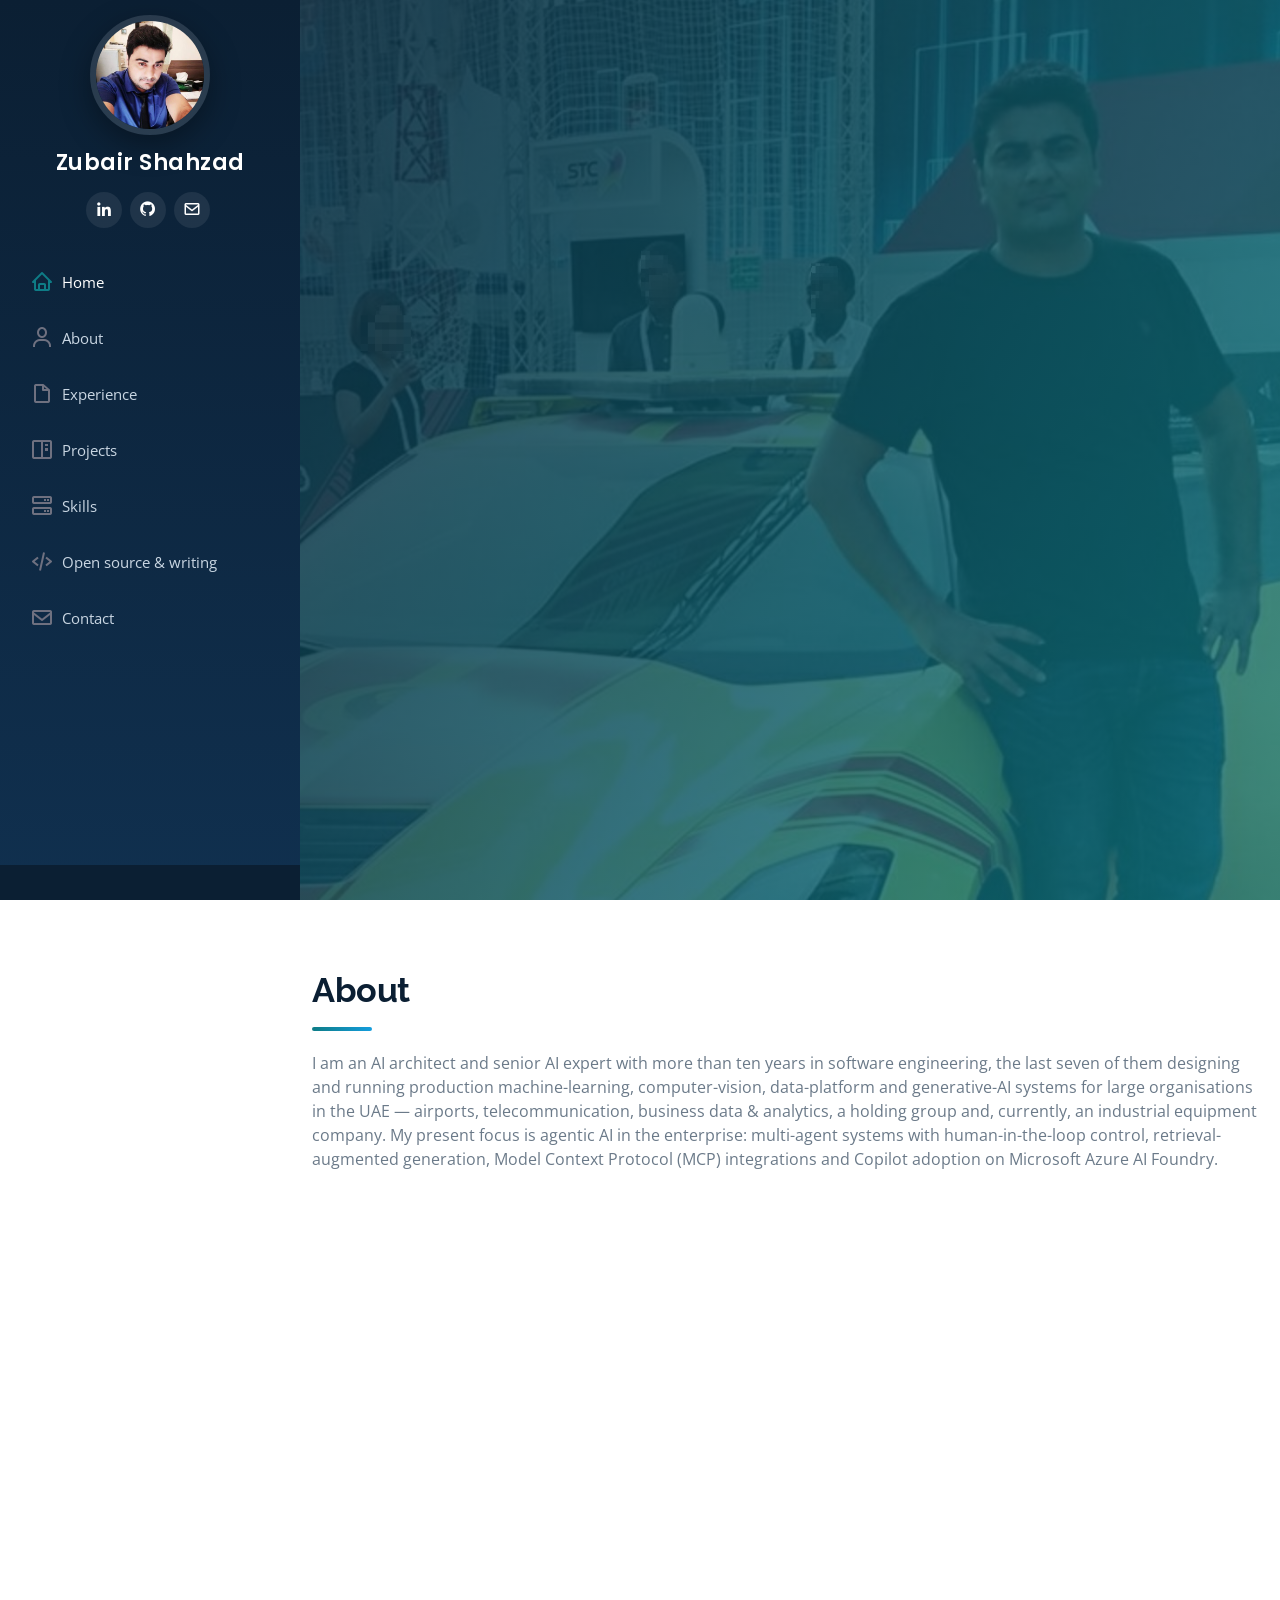
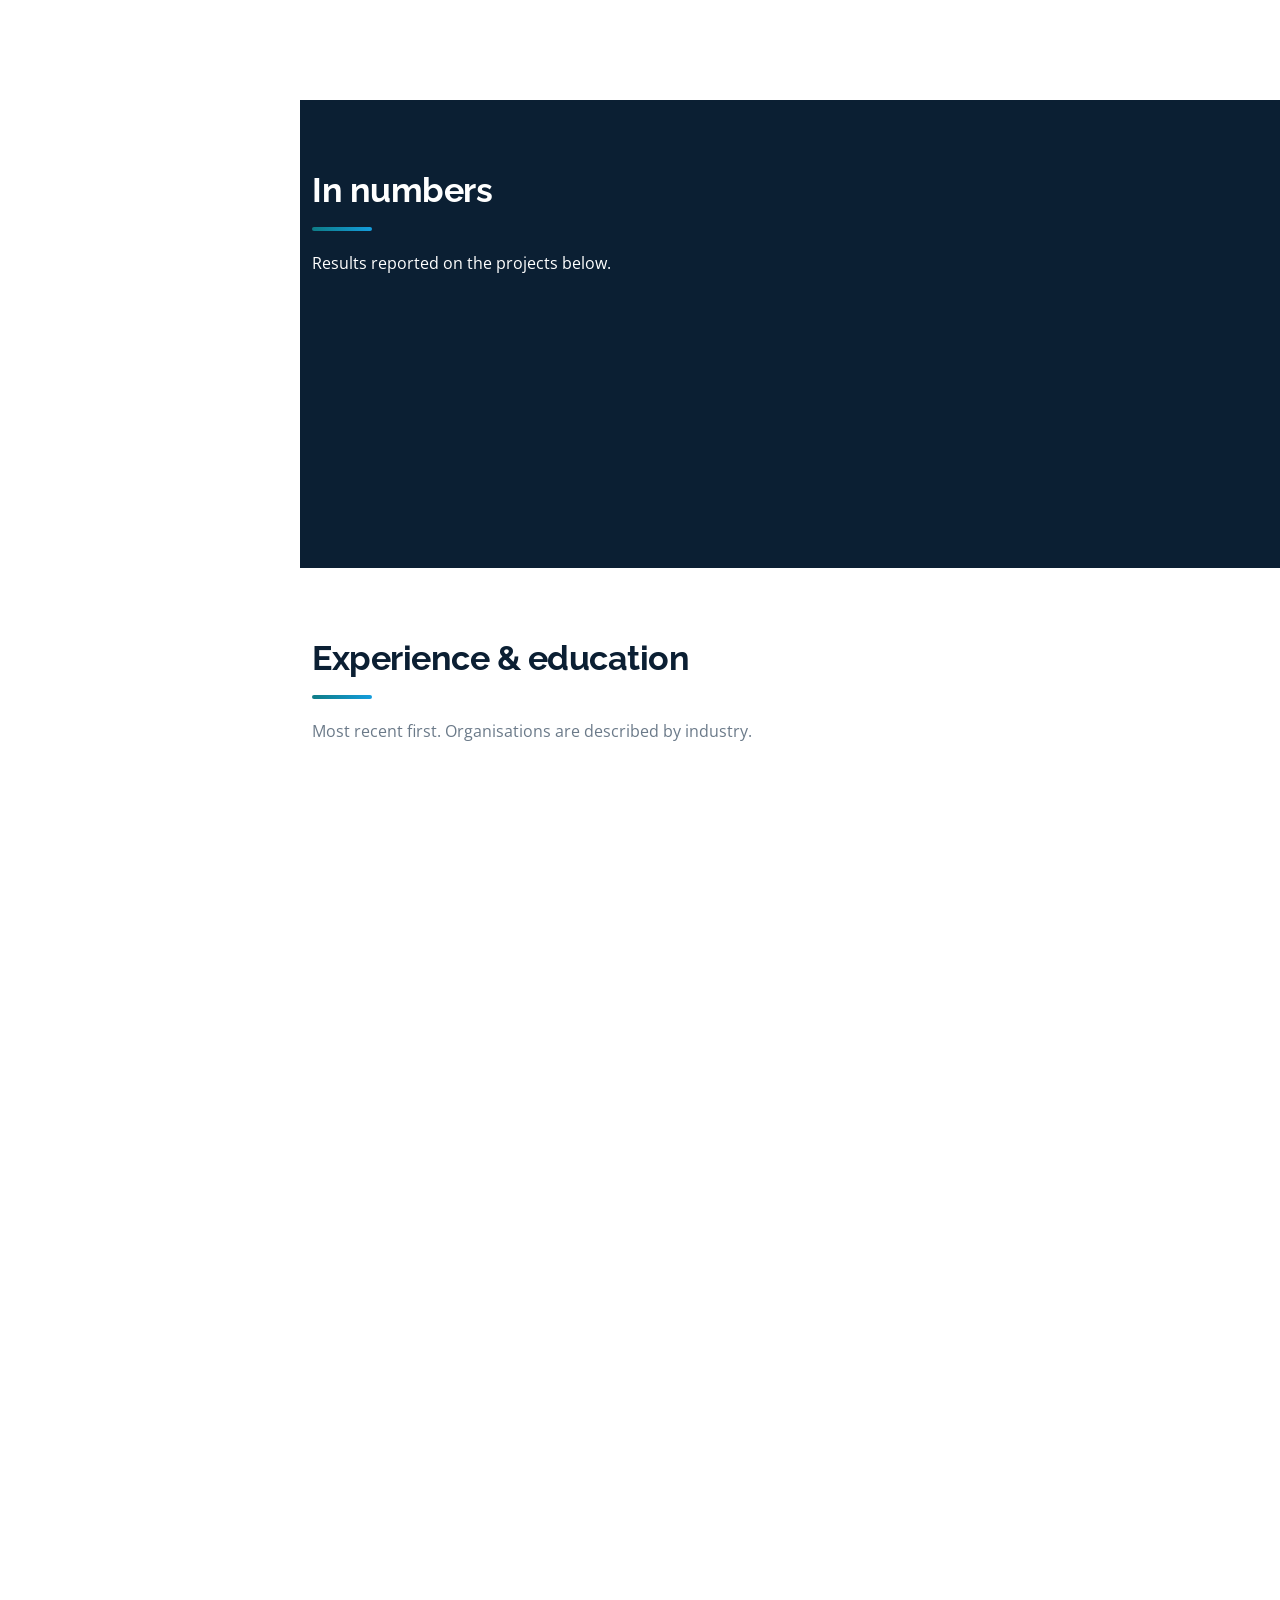
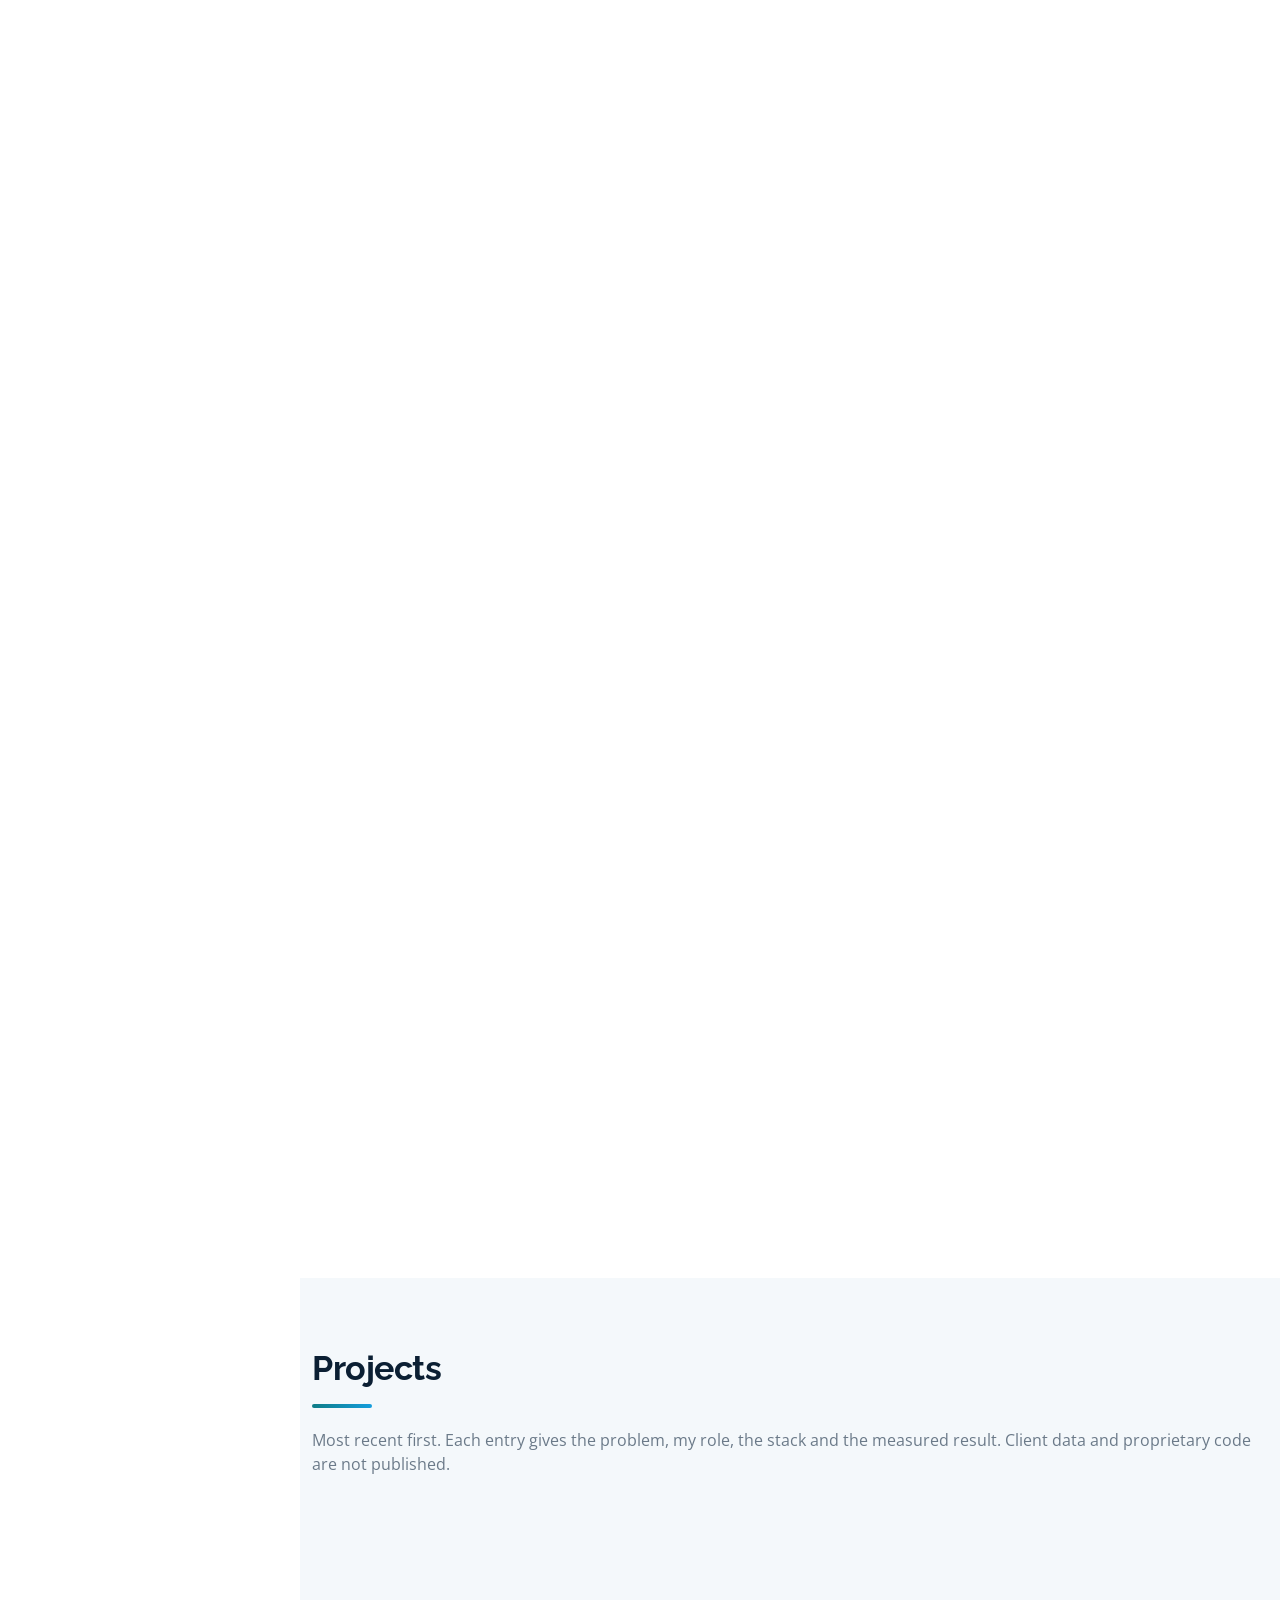
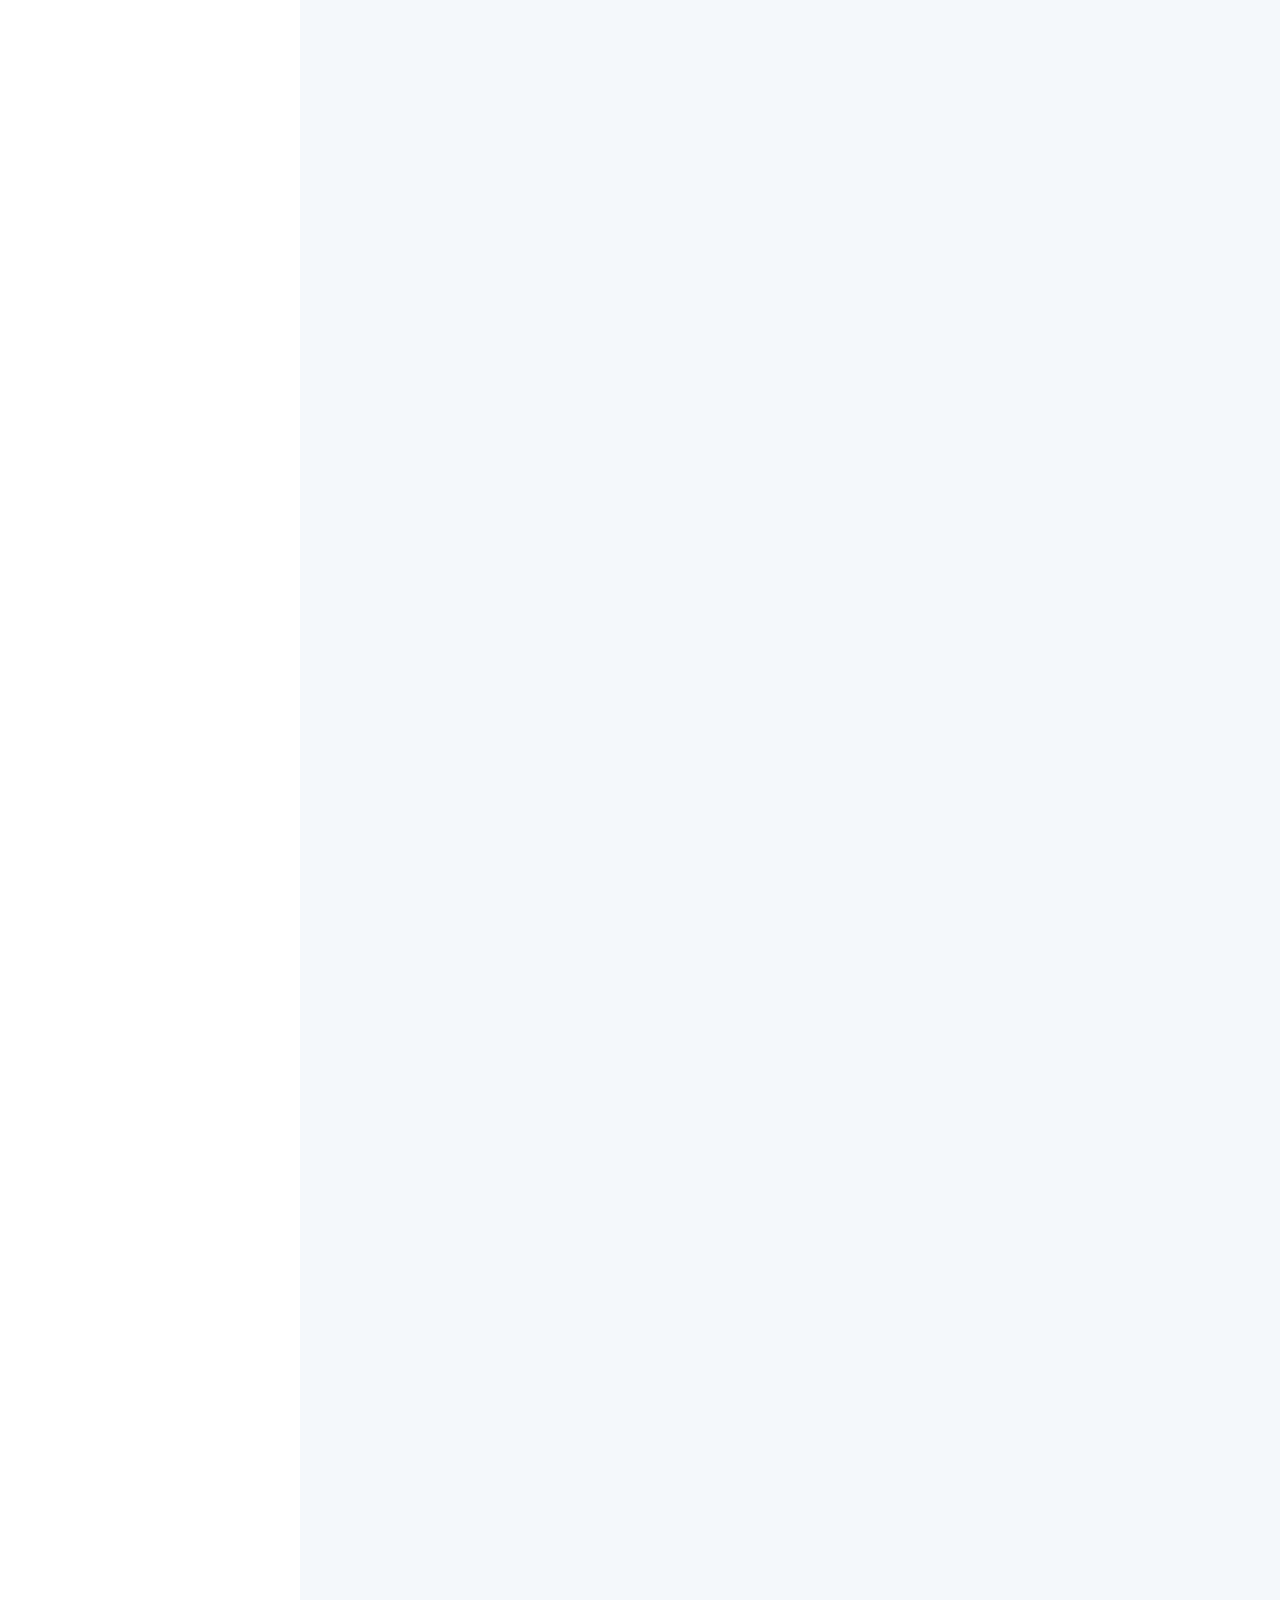
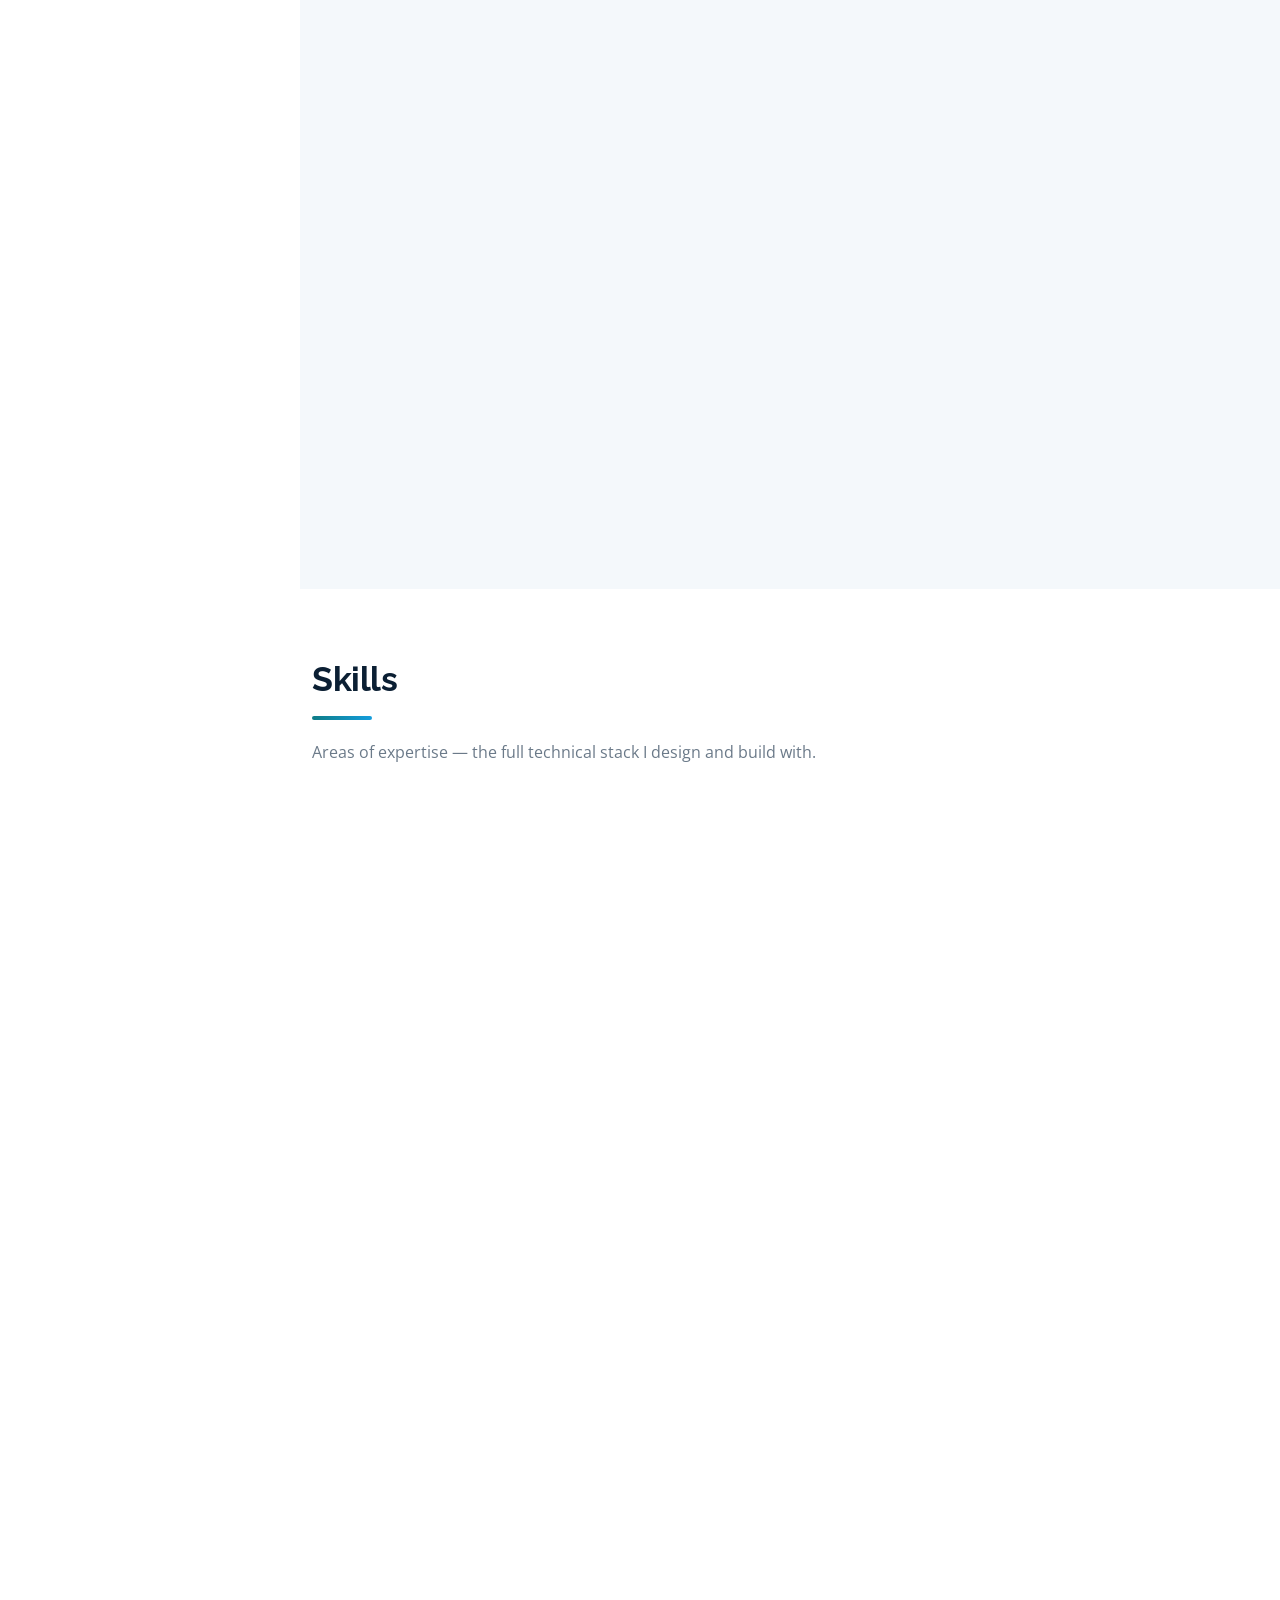
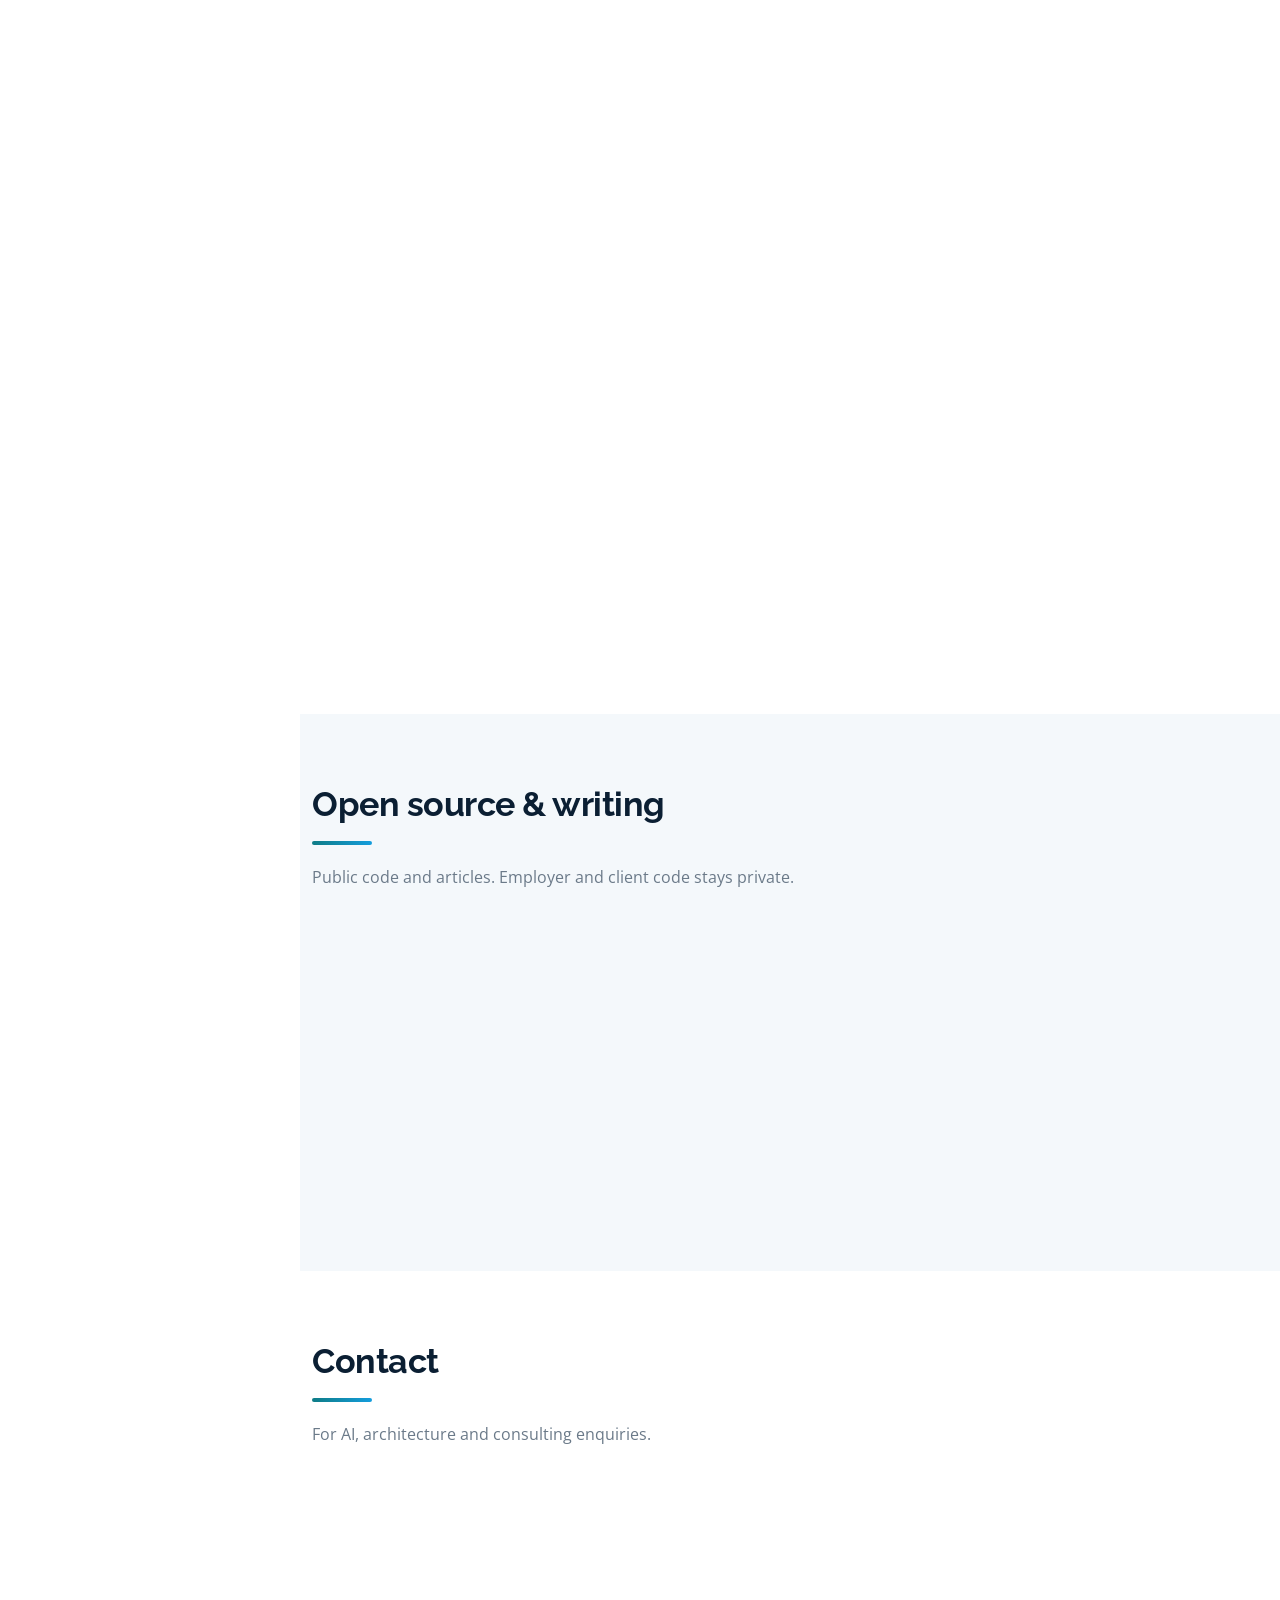
==== public/index.html @ a2abaac5 "Baseline: current profile site as pulled from Firebase Hosting Snapshot of myprofilezubair.web.app b" ====
<!DOCTYPE html>
<html lang="en">

<head>
  <meta charset="utf-8">
  <meta content="width=device-width, initial-scale=1.0" name="viewport">

  <title>Zubair Shahzad — AI Architect</title>
  <meta content="Zubair Shahzad — AI Architect in Dubai: agentic AI, retrieval-augmented generation, MCP integrations, computer vision and data platforms on Microsoft Azure." name="description">
  <meta name="keywords" content="AI Architect, AI Expert, Zubair Shahzad, agentic AI, RAG, MCP, Azure AI Foundry, machine learning, data engineering, solution architect, Dubai">
  <meta name="author" content="Zubair Shahzad">
  <meta property="og:title" content="Zubair Shahzad — AI Architect">
  <meta property="og:description" content="Agentic AI, RAG, MCP integrations, computer vision and data platforms — production work for airports, telecoms, data companies and industrial dealers in the UAE.">
  <link rel="canonical" href="https://zubairshehzad.com/">

  <!-- Favicons -->
  <link href="assets/img/profile-img2.jpg" rel="icon">
  <link href="assets/img/profile-img2.jpg" rel="apple-touch-icon">

  <!-- Google Fonts -->
  <link href="https://fonts.googleapis.com/css?family=Open+Sans:300,300i,400,400i,600,600i,700,700i|Raleway:300,300i,400,400i,500,500i,600,600i,700,700i|Poppins:300,300i,400,400i,500,500i,600,600i,700,700i" rel="stylesheet">

  <!-- Vendor CSS Files -->
  <link href="assets/vendor/aos/aos.css" rel="stylesheet">
  <link href="assets/vendor/bootstrap/css/bootstrap.min.css" rel="stylesheet">
  <link href="assets/vendor/bootstrap-icons/bootstrap-icons.css" rel="stylesheet">
  <link href="assets/vendor/boxicons/css/boxicons.min.css" rel="stylesheet">
  <link href="assets/vendor/glightbox/css/glightbox.min.css" rel="stylesheet">
  <link href="assets/vendor/swiper/swiper-bundle.min.css" rel="stylesheet">

  <!-- Template Main CSS File -->
  <link href="assets/css/style.css" rel="stylesheet">
  <style>
    :root { --accent:#0e7c86; --accent-2:#149ddd; --navy:#0b1f33; --ink:#1f2d3a; --muted:#6b7a89; --line:#e4eaf0; --soft:#f4f8fb; }
    body { color: var(--ink); }
    #header { background: linear-gradient(180deg, #0b1f33 0%, #10304f 100%); }
    #header .profile img { border: 6px solid rgba(255,255,255,.12); box-shadow: 0 10px 30px rgba(0,0,0,.35); }
    #header .profile h1 { font-size: 22px; letter-spacing: .5px; }
    #header .profile .social-links a { background: rgba(255,255,255,.08); }
    #header .profile .social-links a:hover { background: var(--accent); }
    .nav-menu a, .nav-menu a:focus { color: #c9d6e2; }
    .nav-menu a:hover, .nav-menu .active, .nav-menu .active:focus, .nav-menu li:hover > a { color: #fff; }
    .nav-menu a:hover i, .nav-menu .active i { color: var(--accent); }
    #hero:before { background: linear-gradient(120deg, rgba(11,31,51,.92) 0%, rgba(14,124,134,.78) 100%); }
    #hero h1 { font-size: 60px; letter-spacing: -1px; }
    #hero .hero-tag { font-size: 15px; letter-spacing: .5px; opacity: .9; margin: 6px 0 14px; font-family: "Open Sans", sans-serif; }
    #hero p { font-size: 24px; }
    #hero .typed { color: #8fe3ea; border-bottom: 3px solid #8fe3ea; }
    .hero-cta { margin-top: 26px; display: flex; flex-wrap: wrap; gap: 10px; }
    .btn-hero { display: inline-block; padding: 10px 20px; border-radius: 999px; border: 1.5px solid rgba(255,255,255,.65); color: #fff; font-weight: 600; font-size: 14px; transition: all .2s; }
    .btn-hero:hover { background: #fff; color: var(--navy); }
    .btn-hero.primary { background: var(--accent); border-color: var(--accent); }
    .btn-hero.primary:hover { background: #fff; color: var(--accent); }
    @media (max-width: 768px) { #hero h1 { font-size: 36px; } #hero p { font-size: 18px; } }
    section { padding: 70px 0; }
    .section-title h2 { color: var(--navy); font-size: 34px; letter-spacing: -.5px; }
    .section-title h2::after { background: linear-gradient(90deg, var(--accent), var(--accent-2)); width: 60px; height: 4px; border-radius: 2px; }
    .section-title p { color: var(--muted); font-size: 16px; }
    .section-bg { background: var(--soft); }
    .about .content h3 { color: var(--navy); font-size: 28px; }
    .about .content ul li { align-items: flex-start; }
    .about .content ul i { color: var(--accent); }
    .about img { border-radius: 14px; box-shadow: 0 16px 40px rgba(11,31,51,.15); }
    .facts { background: var(--navy); color: #fff; }
    .facts .section-title h2, .facts .section-title p { color: #fff; }
    .facts .count-box { background: rgba(255,255,255,.06); border-radius: 14px; padding: 28px 24px 24px 24px; width: 100%; margin: 0 6px 12px; }
    .facts .count-box i { color: #8fe3ea; background: transparent; font-size: 36px; }
    .facts .count-box span { color: #fff; font-size: 40px; font-weight: 700; }
    .facts .count-box p { color: #d7e3ee; }
    .facts .count-box p strong { color: #fff; display: block; font-size: 16px; }
    .resume .resume-title { color: var(--navy); font-size: 24px; }
    .resume .resume-item { border-left: 2px solid var(--accent); }
    .resume .resume-item::before { border: 2px solid var(--accent); }
    .resume .resume-item h4 { color: var(--navy); font-size: 17px; }
    .resume .resume-item h5 { background: #e3f3f4; color: var(--accent); border-radius: 999px; }
    #portfolio-flters li { border-radius: 999px; background: #fff; border: 1px solid var(--line); padding: 7px 16px; margin: 0 4px 8px; }
    #portfolio-flters li.filter-active, #portfolio-flters li:hover { background: var(--accent); border-color: var(--accent); color: #fff; }
    .proj-card { background: #fff; border: 1px solid var(--line); border-top: 4px solid var(--accent); border-radius: 14px; padding: 22px; height: 100%; display: flex; flex-direction: column; margin-bottom: 26px; transition: transform .2s, box-shadow .2s; }
    .proj-card:hover { transform: translateY(-4px); box-shadow: 0 18px 40px rgba(11,31,51,.12); }
    .proj-card .proj-num { display: inline-block; background: var(--navy); color: #fff; font-weight: 700; border-radius: 6px; padding: 2px 9px; font-size: 12px; margin-bottom: 10px; width: max-content; letter-spacing: .5px; }
    .proj-card h4 { font-size: 17px; font-weight: 700; color: var(--navy); line-height: 1.3; margin: 0 0 6px; }
    .proj-card .proj-meta { color: var(--muted); font-size: 13px; margin-bottom: 10px; }
    .proj-card p { font-size: 14px; line-height: 1.6; margin-bottom: 10px; }
    .proj-card .proj-stack { margin-top: auto; padding-top: 8px; }
    .chip { display: inline-block; background: #e3f3f4; color: #0b5560; font-size: 11.5px; font-weight: 600; padding: 3px 9px; border-radius: 999px; margin: 0 6px 6px 0; }
    .skill-list { list-style: none; padding: 0; }
    .skill-list li { background: #fff; border: 1px solid var(--line); border-radius: 12px; padding: 14px 16px; margin-bottom: 12px; font-size: 14px; line-height: 1.6; }
    .skill-list strong { color: var(--accent); display: block; margin-bottom: 2px; }
    .services h4.title { color: var(--navy); font-size: 20px; margin-bottom: 14px; }
    .services h4.title a { color: var(--accent); }
    .articles-list { padding-left: 18px; }
    .articles-list li { margin-bottom: 10px; font-size: 14.5px; }
    .articles-list a { color: var(--accent); font-weight: 600; }
    .contact .info { border-radius: 14px; box-shadow: 0 10px 30px rgba(11,31,51,.08); }
    .contact .info i { background: #e3f3f4; color: var(--accent); }
    .contact .info h4 { color: var(--navy); }
    .contact .info a { color: var(--accent); }
    .back-to-top { background: var(--accent); }
    #footer { background: var(--navy); }
  </style>
</head>

<body>

  <!-- ======= Mobile nav toggle button ======= -->
  <i class="bi bi-list mobile-nav-toggle d-xl-none"></i>

  <!-- ======= Header ======= -->
  <header id="header">
    <div class="d-flex flex-column">

      <div class="profile">
        <img src="assets/img/profile-img2.jpg" alt="Zubair Shahzad" class="img-fluid rounded-circle">
        <h1 class="text-light"><a href="index.html">Zubair Shahzad</a></h1>
        <div class="social-links mt-3 text-center">
          <a href="https://www.linkedin.com/in/zubairshahzad/" class="linkedin" target="_blank" rel="noopener"><i class="bx bxl-linkedin"></i></a>
          <a href="https://github.com/zubairshahzadarain" class="github" target="_blank" rel="noopener"><i class="bx bxl-github"></i></a>
          <a href="mailto:zubairshahzadarain@gmail.com" class="google-plus"><i class="bx bx-envelope"></i></a>
        </div>
      </div>

      <nav id="navbar" class="nav-menu navbar">
        <ul>
          <li><a href="#hero" class="nav-link scrollto active"><i class="bx bx-home"></i> <span>Home</span></a></li>
          <li><a href="#about" class="nav-link scrollto"><i class="bx bx-user"></i> <span>About</span></a></li>
          <li><a href="#resume" class="nav-link scrollto"><i class="bx bx-file-blank"></i> <span>Experience</span></a></li>
          <li><a href="#portfolio" class="nav-link scrollto"><i class="bx bx-book-content"></i> <span>Projects</span></a></li>
          <li><a href="#skills" class="nav-link scrollto"><i class="bx bx-server"></i> <span>Skills</span></a></li>
          <li><a href="#services" class="nav-link scrollto"><i class="bx bx-code-alt"></i> <span>Open source & writing</span></a></li>
          <li><a href="#contact" class="nav-link scrollto"><i class="bx bx-envelope"></i> <span>Contact</span></a></li>
        </ul>
      </nav><!-- .nav-menu -->
    </div>
  </header><!-- End Header -->

  <!-- ======= Hero Section ======= -->
  <section id="hero" class="d-flex flex-column justify-content-center align-items-center">
    <div class="hero-container" data-aos="fade-in">
      <h1>Zubair Shahzad</h1>
      <p class="hero-tag">Agentic AI · RAG · MCP integrations · Computer vision · Data platforms — on Microsoft Azure</p>
      <p>I'm a <span class="typed" data-typed-items="AI Architect, Senior AI Expert, Solution Architect, Generative &amp; Agentic AI Lead, Data Platform Architect"></span></p>
      <div class="hero-cta">
        <a class="btn-hero primary" href="#portfolio">See projects</a>
        <a class="btn-hero" href="https://www.linkedin.com/in/zubairshahzad/" target="_blank" rel="noopener">LinkedIn</a>
        <a class="btn-hero" href="https://github.com/zubairshahzadarain" target="_blank" rel="noopener">GitHub</a>
        <a class="btn-hero" href="mailto:zubairshahzadarain@gmail.com">Email</a>
      </div>
    </div>
  </section><!-- End Hero -->

  <main id="main">

    <!-- ======= About Section ======= -->
    <section id="about" class="about">
      <div class="container">

        <div class="section-title">
          <h2>About</h2>
          <p>I am an AI architect and senior AI expert with more than ten years in software engineering, the last seven of them designing and running production machine-learning, computer-vision, data-platform and generative-AI systems for large organisations in the UAE — airports, telecommunication, business data &amp; analytics, a holding group and, currently, an industrial equipment company. My present focus is agentic AI in the enterprise: multi-agent systems with human-in-the-loop control, retrieval-augmented generation, Model Context Protocol (MCP) integrations and Copilot adoption on Microsoft Azure AI Foundry.</p>
        </div>

        <div class="row">
          <div class="col-lg-4" data-aos="fade-right">
            <img src="assets/img/profile-img.jpg" class="img-fluid" alt="Zubair Shahzad">
          </div>
          <div class="col-lg-8 pt-4 pt-lg-0 content" data-aos="fade-left">
            <h3>AI Architect &amp; Senior AI Expert</h3>
            <p class="fst-italic">
              I cover the whole chain: business problem → target architecture (TOGAF-aligned) → data pipelines and models → application code → deployment with Docker, Kubernetes and CI/CD → measured result in hours saved, accuracy achieved or cost reduced.
            </p>
            <div class="row">
              <div class="col-lg-6">
                <ul>
                  <li><i class="bi bi-chevron-right"></i> <strong>Role:</strong> <span>AI Lead / AI Architect</span></li>
                  <li><i class="bi bi-chevron-right"></i> <strong>Consultancy:</strong> <span>Founder, CodePilot AI (Abu Dhabi)</span></li>
                  <li><i class="bi bi-chevron-right"></i> <strong>Location:</strong> <span>Dubai, UAE</span></li>
                </ul>
              </div>
              <div class="col-lg-6">
                <ul>
                  <li><i class="bi bi-chevron-right"></i> <strong>Degrees:</strong> <span>MSc Cyber Security (UWL) · MSc Artificial Intelligence (UWL) · BS Software Engineering (Sukkur IBA)</span></li>
                  <li><i class="bi bi-chevron-right"></i> <strong>Certifications:</strong> <span>Microsoft Azure AI Apps &amp; Agents Developer (AI-103) · Azure Data Engineer (DP-203) · TOGAF</span></li>
                  <li><i class="bi bi-chevron-right"></i> <strong>Email:</strong> <a href="mailto:zubairshahzadarain@gmail.com">zubairshahzadarain@gmail.com</a></li>
                </ul>
              </div>
            </div>
          </div>
        </div>

      </div>
    </section><!-- End About Section -->

    <!-- ======= Facts Section ======= -->
    <section id="facts" class="facts">
      <div class="container">

        <div class="section-title">
          <h2>In numbers</h2>
          <p>Results reported on the projects below.</p>
        </div>

        <div class="row no-gutters">
          <div class="col-lg-3 col-md-6 d-md-flex align-items-md-stretch" data-aos="fade-up">
            <div class="count-box">
              <i class="bi bi-cpu"></i>
              <span data-purecounter-start="0" data-purecounter-end="10" data-purecounter-duration="1" class="purecounter"></span>
              <p><strong>+ years</strong> in software engineering, 7 in ML &amp; AI</p>
            </div>
          </div>
          <div class="col-lg-3 col-md-6 d-md-flex align-items-md-stretch" data-aos="fade-up" data-aos-delay="100">
            <div class="count-box">
              <i class="bi bi-chat-dots"></i>
              <span data-purecounter-start="0" data-purecounter-end="1000" data-purecounter-duration="1" class="purecounter"></span>
              <p><strong>+ interactions a day</strong> on a voice RAG assistant</p>
            </div>
          </div>
          <div class="col-lg-3 col-md-6 d-md-flex align-items-md-stretch" data-aos="fade-up" data-aos-delay="200">
            <div class="count-box">
              <i class="bi bi-clock-history"></i>
              <span data-purecounter-start="0" data-purecounter-end="200" data-purecounter-duration="1" class="purecounter"></span>
              <p><strong>+ hours a month</strong> saved by a multi-agent system</p>
            </div>
          </div>
          <div class="col-lg-3 col-md-6 d-md-flex align-items-md-stretch" data-aos="fade-up" data-aos-delay="300">
            <div class="count-box">
              <i class="bi bi-diagram-3"></i>
              <span data-purecounter-start="0" data-purecounter-end="10" data-purecounter-duration="1" class="purecounter"></span>
              <p><strong>+ enterprise systems</strong> behind one MCP layer</p>
            </div>
          </div>
        </div>

      </div>
    </section><!-- End Facts Section -->

    <!-- ======= Resume Section ======= -->
    <section id="resume" class="resume">
      <div class="container">

        <div class="section-title">
          <h2>Experience &amp; education</h2>
          <p>Most recent first. Organisations are described by industry.</p>
        </div>

        <div class="row">
          <div class="col-lg-6" data-aos="fade-up">
            <h3 class="resume-title">Professional experience</h3>
            <div class="resume-item">
              <h4>AI Lead / AI Architect</h4>
              <h5>Aug 2026 – present</h5>
              <p><em>Industrial Equipment Company, UAE</em></p>
              <ul><li>Teams AI assistant platform on Azure AI Foundry: voice agents, MCP integrations, AI call centre, enterprise identity (SSO / OBO).</li></ul>
            </div>
            <div class="resume-item">
              <h4>Founder & AI Consultant</h4>
              <h5>Jun 2026 – present</h5>
              <p><em>CodePilot AI Information Technology Consultancy, Abu Dhabi</em></p>
              <ul><li>Licensed AI consultancy: AI development, automation and data services for clients in the UAE.</li></ul>
            </div>
            <div class="resume-item">
              <h4>Technical Lead — AI &amp; Solution Architect</h4>
              <h5>May 2025 – Jun 2026</h5>
              <p><em>IT Company — Airports account, UAE</em></p>
              <ul><li>Multi-agent AI platform, RAG voice assistant, MCP integration layer, Copilot adoption.</li></ul>
            </div>
            <div class="resume-item">
              <h4>Software Architect &amp; AI Automation Lead</h4>
              <h5>Aug 2024 – Mar 2025</h5>
              <p><em>Airports, UAE</em></p>
              <ul><li>Data platform, computer vision, forecasting, network automation.</li></ul>
            </div>
            <div class="resume-item">
              <h4>Solution Architect — Document Intelligence &amp; RPA</h4>
              <h5>Nov 2022 – Aug 2024</h5>
              <p><em>Holding Group, Abu Dhabi</em></p>
              <ul><li>Document intelligence into Oracle ERP, e-signature automation.</li></ul>
            </div>
            <div class="resume-item">
              <h4>Senior Data / Solution Engineer</h4>
              <h5>Nov 2021 – Nov 2022</h5>
              <p><em>Business Data &amp; Analytics Company, UAE</em></p>
              <ul><li>ML models, Airflow / Kubernetes pipelines, scraping microservices, Power BI reporting.</li></ul>
            </div>
            <div class="resume-item">
              <h4>AI &amp; ML Solutions Engineer (full-stack)</h4>
              <h5>May 2019 – Nov 2021</h5>
              <p><em>Telecommunication, UAE</em></p>
              <ul><li>Chatbots, image processing, RPA, enterprise web and Android applications.</li></ul>
            </div>
            <div class="resume-item">
              <h4>Software Engineer</h4>
              <h5>Mar 2018 – May 2019</h5>
              <p><em>IT Company, Dubai</em></p>
              <ul><li>Published mobile apps, IPTV, backend services.</li></ul>
            </div>
            <div class="resume-item">
              <h4>Software Developer</h4>
              <h5>2017 – 2018</h5>
              <p><em>IT Company, UAE</em></p>
              <ul><li>Government document and insurance systems (.NET).</li></ul>
            </div>
            <div class="resume-item">
              <h4>Software Developer (remote / freelance)</h4>
              <h5>2014 – 2016</h5>
              <p><em>Singapore · Belize · Pakistan</em></p>
              <ul><li>Web and mobile development, usability and security testing.</li></ul>
            </div>
          </div>
          <div class="col-lg-6" data-aos="fade-up" data-aos-delay="100">
            <h3 class="resume-title">Education</h3>
            <div class="resume-item">
              <h4>MSc Cyber Security</h4>
              <p><em>University of West London — awarded with Merit</em></p>
              <p>Thesis: big-data system to protect corporate networks using User and Entity Behaviour Analytics (CERT R4.2 dataset; supervised and unsupervised anomaly detection).</p>
            </div>
            <div class="resume-item">
              <h4>MSc Artificial Intelligence</h4>
              <p><em>University of West London</em></p>
              <p>Modules passed: Big Data Analytics, Deep Learning, Research Methods; current: Artificial Intelligence, Responsible AI, Machine Learning; dissertation to follow.</p>
            </div>
            <div class="resume-item">
              <h4>BS Software Engineering</h4>
              <p><em>Sukkur IBA University, Pakistan — HEC merit scholarship; 2nd place, SIBA COM (IEEE)</em></p>
            </div>

            <h3 class="resume-title">Certifications &amp; training</h3>
            <div class="resume-item pb-0">
              <ul>
                <li>Microsoft Certified: Azure AI Apps and Agents Developer Associate (AI-103)</li>
                <li>Microsoft Certified: Azure Data Engineer Associate (DP-203)</li>
                <li>TOGAF Certified Enterprise Architecture Practitioner — The Open Group</li>
                <li>IBM: Data Science Methodologies; Python for Data Science</li>
                <li>Software Product Management (University of Alberta); Swift and iOS development (University of Toronto); Responsive web design (University of London)</li>
                <li>Penetration testing and ethical hacking (Cybrary, Udemy); Python for security professionals</li>
              </ul>
            </div>
          </div>
        </div>

      </div>
    </section><!-- End Resume Section -->

    <!-- ======= Portfolio Section ======= -->
    <section id="portfolio" class="portfolio section-bg">
      <div class="container">

        <div class="section-title">
          <h2>Projects</h2>
          <p>Most recent first. Each entry gives the problem, my role, the stack and the measured result. Client data and proprietary code are not published.</p>
        </div>

        <div class="row" data-aos="fade-up">
          <div class="col-lg-12 d-flex justify-content-center">
            <ul id="portfolio-flters">
              <li data-filter="*" class="filter-active">All</li>
              <li data-filter=".filter-ai">AI &amp; agents</li>
              <li data-filter=".filter-data">Data &amp; automation</li>
              <li data-filter=".filter-mobile">Mobile &amp; apps</li>
            </ul>
          </div>
        </div>

        <div class="row portfolio-container" data-aos="fade-up" data-aos-delay="100">
          <div class="col-lg-4 col-md-6 portfolio-item filter-ai">
            <div class="proj-card">
              <span class="proj-num">01</span>
              <h4>Enterprise AI assistant in Microsoft Teams with voice and MCP integrations</h4>
              <p class="proj-meta">Industrial Equipment Company, UAE · 2026 – present</p>
              <p>One secure assistant for every employee inside Teams — typed chat, voice-to-text and real-time voice on Azure AI Foundry agents. Every action runs under the employee's own permissions (Teams SSO, on-behalf-of token exchange). Custom MCP server for Microsoft 365 via Graph plus MCP connections to the CRM and data-warehouse platforms, data agents with row-level security, and an AI call centre (PBX → SIP → Teams Phone → Azure Communication Services → voice agent) that logs leads and hands over to a person.</p>
              <div class="proj-stack"><span class="chip">Azure AI Foundry</span><span class="chip">Voice Live</span><span class="chip">MCP</span><span class="chip">Entra ID</span><span class="chip">Microsoft Graph</span><span class="chip">ACS</span><span class="chip">TypeScript</span><span class="chip">React</span><span class="chip">PostgreSQL</span><span class="chip">Container Apps</span></div>
            </div>
          </div>
          <div class="col-lg-4 col-md-6 portfolio-item filter-ai">
            <div class="proj-card">
              <span class="proj-num">02</span>
              <h4>Multi-agent AI platform for HR, legal, procurement and IT tickets</h4>
              <p class="proj-meta">Airports, UAE · 2025 – 2026</p>
              <p>Orchestrator and specialist agents with human-in-the-loop approval and fallback automation; organisation-wide Copilot adoption. More than 60% of routine document-processing tasks automated; over 200 hours saved per month.</p>
              <div class="proj-stack"><span class="chip">Microsoft Agent Framework</span><span class="chip">Azure AI Foundry</span><span class="chip">A2A</span><span class="chip">MCP</span><span class="chip">content safety</span><span class="chip">Langfuse</span></div>
            </div>
          </div>
          <div class="col-lg-4 col-md-6 portfolio-item filter-ai">
            <div class="proj-card">
              <span class="proj-num">03</span>
              <h4>Real-time voice assistant with retrieval-augmented generation</h4>
              <p class="proj-meta">Airports, UAE · 2025 – 2026</p>
              <p>Document ingestion with contextual chunking, hybrid dense + sparse retrieval with re-ranking, grounded answers with citations, real-time voice interface and content-safety layer. 1,000+ interactions a day; 40% faster query resolution.</p>
              <div class="proj-stack"><span class="chip">LlamaIndex</span><span class="chip">BGE-M3</span><span class="chip">FAISS</span><span class="chip">Azure AI Search</span><span class="chip">Ragas</span><span class="chip">Docker</span></div>
            </div>
          </div>
          <div class="col-lg-4 col-md-6 portfolio-item filter-ai">
            <div class="proj-card">
              <span class="proj-num">04</span>
              <h4>MCP integration layer and Teams AI agents</h4>
              <p class="proj-meta">Airports, UAE · 2025 – 2026</p>
              <p>OAuth-secured MCP server and tool library giving agents governed access to 10+ enterprise systems; Teams apps with SSO / on-behalf-of; meeting-minutes agent; open-source LLM serving with vLLM.</p>
              <div class="proj-stack"><span class="chip">FastMCP</span><span class="chip">Microsoft Graph</span><span class="chip">Azure Functions</span><span class="chip">vLLM</span></div>
            </div>
          </div>
          <div class="col-lg-4 col-md-6 portfolio-item filter-ai">
            <div class="proj-card">
              <span class="proj-num">05</span>
              <h4>Computer vision and speech AI for airport security</h4>
              <p class="proj-meta">Airports, UAE · 2024 – 2026</p>
              <p>YOLO abandoned-object detection on CCTV (about 92% accuracy, 25% faster security response), a baggage X-ray screening assistant, and speech-to-text extraction of ATC radar timestamps (about 70% less extraction time).</p>
              <div class="proj-stack"><span class="chip">YOLO</span><span class="chip">PyTorch</span><span class="chip">OpenCV</span><span class="chip">speech-to-text</span></div>
            </div>
          </div>
          <div class="col-lg-4 col-md-6 portfolio-item filter-ai">
            <div class="proj-card">
              <span class="proj-num">06</span>
              <h4>Predictive taxi-demand model with agentic dispatch</h4>
              <p class="proj-meta">Airports, UAE · 2024 – 2025</p>
              <p>Demand forecasting on real-time taxi and flight feeds with an agent that turns forecasts into dispatch actions — about 30% better fleet allocation at peak hours.</p>
              <div class="proj-stack"><span class="chip">XGBoost</span><span class="chip">LangChain</span><span class="chip">Kafka</span><span class="chip">Azure Data Lake</span></div>
            </div>
          </div>
          <div class="col-lg-4 col-md-6 portfolio-item filter-data">
            <div class="proj-card">
              <span class="proj-num">07</span>
              <h4>Airport data platform and system integrations</h4>
              <p class="proj-meta">Airports, UAE · 2024 – 2026</p>
              <p>TOGAF-aligned lakehouse ingesting radar, queue-management, IoT, network, taxi and baggage-handling data into bronze / silver / gold layers with Airflow orchestration and Power BI consumption.</p>
              <div class="proj-stack"><span class="chip">Azure Data Lake</span><span class="chip">Airflow</span><span class="chip">NiFi</span><span class="chip">Kafka</span><span class="chip">Power BI</span><span class="chip">Purview</span></div>
            </div>
          </div>
          <div class="col-lg-4 col-md-6 portfolio-item filter-data">
            <div class="proj-card">
              <span class="proj-num">08</span>
              <h4>Network automation and AIOps platform</h4>
              <p class="proj-meta">Airports, UAE · 2024 – 2025</p>
              <p>CMDB discovery, port-based customer billing, VLAN / IPAM maintenance, configuration push with roll-back and a LangGraph agent for MAC / IP tracing — about 90% less manual reporting.</p>
              <div class="proj-stack"><span class="chip">Python</span><span class="chip">Ansible</span><span class="chip">Netmiko</span><span class="chip">NETCONF</span><span class="chip">Airflow</span><span class="chip">LangGraph</span></div>
            </div>
          </div>
          <div class="col-lg-4 col-md-6 portfolio-item filter-ai">
            <div class="proj-card">
              <span class="proj-num">09</span>
              <h4>Financial document intelligence and e-signature automation</h4>
              <p class="proj-meta">Holding Group, Abu Dhabi · 2022 – 2024</p>
              <p>ML / OCR extraction of invoices and statements with standardisation into the ERP, and a PDF digital-signature workflow platform — about 80% less manual extraction effort.</p>
              <div class="proj-stack"><span class="chip">OCR</span><span class="chip">PaddleOCR</span><span class="chip">Python</span><span class="chip">ASP.NET</span><span class="chip">Oracle ERP</span><span class="chip">UiPath</span></div>
            </div>
          </div>
          <div class="col-lg-4 col-md-6 portfolio-item filter-data">
            <div class="proj-card">
              <span class="proj-num">10</span>
              <h4>Machine learning and data platform for global business data</h4>
              <p class="proj-meta">Business Data &amp; Analytics Company, UAE · 2021 – 2022</p>
              <p>Address parsing to the UPU standard (91% accuracy), text classification (88%+), OCR, scraping microservices (50,000+ records a day) and Airflow / Kubernetes pipelines serving 200+ analysts.</p>
              <div class="proj-stack"><span class="chip">Python</span><span class="chip">Spark</span><span class="chip">FastText</span><span class="chip">Airflow</span><span class="chip">Kubernetes</span><span class="chip">RabbitMQ</span><span class="chip">Power BI</span></div>
            </div>
          </div>
          <div class="col-lg-4 col-md-6 portfolio-item filter-ai">
            <div class="proj-card">
              <span class="proj-num">11</span>
              <h4>Conversational AI and field-operations apps for a national telecom</h4>
              <p class="proj-meta">Telecommunication, UAE · 2019 – 2021</p>
              <p>WhatsApp appointment chatbot (500+ bookings a month at about 85% automation), image-processing audit app, RPA ticket automation and Android / ASP.NET business apps.</p>
              <div class="proj-stack"><span class="chip">Flask</span><span class="chip">TensorFlow</span><span class="chip">Twilio</span><span class="chip">Flutter</span><span class="chip">UiPath</span><span class="chip">ASP.NET</span></div>
            </div>
          </div>
          <div class="col-lg-4 col-md-6 portfolio-item filter-mobile">
            <div class="proj-card">
              <span class="proj-num">12</span>
              <h4>GoProjects Reporting — construction reporting app</h4>
              <p class="proj-meta">IT Company, Dubai · 2018 – 2019</p>
              <p>Published on the App Store and Google Play (Swift, Java) with a Node.js / MongoDB / Firebase backend; IPTV Smart-TV application and firmware-update pipeline.</p>
              <div class="proj-stack"><span class="chip">Swift</span><span class="chip">Java</span><span class="chip">Node.js</span><span class="chip">MongoDB</span><span class="chip">Firebase</span><span class="chip">AWS S3</span></div>
            </div>
          </div>
        </div>

      </div>
    </section><!-- End Portfolio Section -->

    <!-- ======= Skills Section ======= -->
    <section id="skills" class="skills">
      <div class="container">

        <div class="section-title">
          <h2>Skills</h2>
          <p>Areas of expertise — the full technical stack I design and build with.</p>
        </div>

        <div class="row">
          <div class="col-lg-6" data-aos="fade-up">
            <ul class="skill-list">
              <li><strong>Generative AI</strong>Agentic AI, Multi-Agent Systems, A2A, LLMs (GPT, LLaMA, Mistral, Claude), NLP, Intent Detection, Classification Models, RAG Pipelines, Prompt Engineering, Model Fine-Tuning, Model Optimization, AI Agents, Autonomous Systems, MCP tools integration and BGE-M3 embeddings, AI content safety, NeMo Guardrails</li>
              <li><strong>AI Frameworks &amp; Tools</strong>LangChain, LangGraph, Microsoft Agent Framework, FastAPI, Flask, vLLM, Ollama, HuggingFace Transformers, PyTorch, TensorFlow, Kubeflow, Copilot, AI Foundry, FastMCP , Langfuse</li>
              <li><strong>RAG Architecture</strong>Naive RAG, Advanced RAG, Agentic RAG, Hybrid Search (Dense + Sparse), Re-Ranking, Multi-Source / Federated Search, Contextual Chunking, Semantic Caching, Multi-Hop Retrieval, Document Ingestion Pipelines,pgvector</li>
              <li><strong>RAG Frameworks</strong>LlamaIndex, Ragas, LangChain RAG Chains, (retrieval pipelines)</li>
              <li><strong>ML, DL and LLM</strong>Random Forest, Decision Trees, Naive Bayes, AdaBoost, XGBoost, Linear Regression, CNN, RNN and YOLO</li>
              <li><strong>Big Data and ETL</strong>SSRS, Power BI, Spark, ETL job, SSIS, Pentaho, Azure Synapse, Data Lake, Data warehouse, Azure Data Factory, Databricks, Apache Airflow, Python (Pandas, NumPy)</li>
              <li><strong>Real-Time Applications</strong>Apache Kafka, RabbitMQ, Multicast, WebSockets, Message Queues, Real-Time Data Pipelines, NiFi</li>
              <li><strong>Databases</strong>FAISS, MongoDB, MySQL, SQLite, Microsoft SQL, Oracle, Firebase, Cassandra, vector databases (Qdrant)</li>
              <li><strong>Data &amp; governance</strong>Microsoft Purview, RBAC roles</li>
              <li><strong>Cloud services</strong>AWS, Azure</li>
              <li><strong>MLOps &amp; DevOps</strong>Docker, Kubernetes, CI/CD, MLflow</li>
              <li><strong>Web Application (frontend and Restful)</strong>Python (Flask), C# ASP.NET MVC , Node.js (Express), PHP (CodeIgniter), Firebase Cloud Functions, HTML5, CSS, Bootstrap, JavaScript, jQuery , GRPC services, React.js</li>
            </ul>
          </div>
          <div class="col-lg-6" data-aos="fade-up" data-aos-delay="100">
            <ul class="skill-list">
              <li><strong>Mobile Development</strong>Android (Java), iOS (Swift), Flutter, third-party APIs integration, Firebase , custom Android OS compilation</li>
              <li><strong>System Designing</strong>Object Oriented Design Analysis, Patterns, UML Modeling, Formal method, System architecture</li>
              <li><strong>Requirement Engineering</strong>Requirement collection, SRS and Scope documentation</li>
              <li><strong>Software Testing</strong>Website Penetration Testing, Usability Testing, Performance Testing using JMeter</li>
              <li><strong>IoT &amp; network automation</strong>Cisco, Juniper, Moxa — Python, Ansible, Netmiko, encryption of credential in memory. understanding of network protocols. NETCONF, RESTCONF, data collection from sensor and other devices</li>
              <li><strong>Business Automation</strong>TagUI</li>
              <li><strong>Other Programming languages</strong>Java, C#, Node.js, C++, Arduino, Python, Dart</li>
              <li><strong>Language Libraries</strong>JSON, Jsoup</li>
              <li><strong>Frameworks and Technologies</strong>RMI, CORBA, Hibernate, Facebook API, PayPal API, Stripe API, image processing, Job scheduling or cron jobs, OpenVPN</li>
              <li><strong>Development Tools</strong>Git, Bitbucket, NetBeans IDE, SQL YOG, PHP My Admin, Notepad++, Sublime, Wamp, Xampp, Visual Studio, Eclipse, Android Studio, Xcode, Unity3D, Star UML, Packet Tracer, Nmap, Jira, MS Visual Studio</li>
              <li><strong>Platform</strong>Windows, Kali Linux, Mac OS</li>
            </ul>
          </div>
        </div>

      </div>
    </section><!-- End Skills Section -->

    <!-- ======= Open source & writing ======= -->
    <section id="services" class="services section-bg">
      <div class="container">

        <div class="section-title">
          <h2>Open source &amp; writing</h2>
          <p>Public code and articles. Employer and client code stays private.</p>
        </div>

        <div class="row">
          <div class="col-lg-6" data-aos="fade-up">
            <h4 class="title">GitHub — <a href="https://github.com/zubairshahzadarain" target="_blank" rel="noopener">github.com/zubairshahzadarain</a></h4>
            <ul class="articles-list">
              <li><a href="https://github.com/zubairshahzadarain/Data_pipeline_and_analysis_using_airflow" target="_blank" rel="noopener">Data_pipeline_and_analysis_using_airflow</a> — Airflow DAGs for ingestion and analysis</li>
              <li><a href="https://github.com/zubairshahzadarain/netmiko_adding_moxa_detection" target="_blank" rel="noopener">netmiko_adding_moxa_detection</a> — fork of the Netmiko SSH library adding Moxa industrial-switch detection</li>
              <li><a href="https://github.com/zubairshahzadarain/pyspark" target="_blank" rel="noopener">pyspark</a>, <a href="https://github.com/zubairshahzadarain/Data_Science" target="_blank" rel="noopener">Data_Science</a>, <a href="https://github.com/zubairshahzadarain/python_O_Innovation" target="_blank" rel="noopener">python_O_Innovation</a> — ML and data notebooks</li>
              <li><a href="https://play.google.com/store/apps/details?id=id.netnology.gamervpn" target="_blank" rel="noopener">Gamer VPN</a> (Flutter, Google Play) · <a href="https://apps.apple.com/lu/app/goprojects-repprting-system/id1470739096" target="_blank" rel="noopener">GoProjects Reporting</a> (App Store)</li>
            </ul>
          </div>
          <div class="col-lg-6" data-aos="fade-up" data-aos-delay="100">
            <h4 class="title">Articles &amp; community</h4>
            <ul class="articles-list">
              <li><a href="https://zubair-learning.blogspot.com/2022/05/implementation-of-nameko.html" target="_blank" rel="noopener">Implementation of Nameko microservices</a> (2022)</li>
              <li><a href="https://www.linkedin.com/pulse/application-big-data-secure-monitor-enterprise-system-zubair-shahzad" target="_blank" rel="noopener">Application of big data and UEBA to secure enterprise systems</a> (LinkedIn)</li>
              <li>OWASP Chapter Leader, Pakistan — responsible disclosure of web vulnerabilities to major platforms</li>
            </ul>
          </div>
        </div>

      </div>
    </section><!-- End Services Section -->

    <!-- ======= Contact Section ======= -->
    <section id="contact" class="contact">
      <div class="container">

        <div class="section-title">
          <h2>Contact</h2>
          <p>For AI, architecture and consulting enquiries.</p>
        </div>

        <div class="row" data-aos="fade-in">
          <div class="col-lg-6 d-flex align-items-stretch">
            <div class="info">
              <div class="address">
                <i class="bi bi-geo-alt"></i>
                <h4>Location:</h4>
                <p>Dubai, United Arab Emirates</p>
              </div>
              <div class="email">
                <i class="bi bi-envelope"></i>
                <h4>Email:</h4>
                <p><a href="mailto:zubairshahzadarain@gmail.com">zubairshahzadarain@gmail.com</a></p>
              </div>
              <div class="email">
                <i class="bi bi-linkedin"></i>
                <h4>LinkedIn:</h4>
                <p><a href="https://www.linkedin.com/in/zubairshahzad/" target="_blank" rel="noopener">linkedin.com/in/zubairshahzad</a></p>
              </div>
              <div class="email">
                <i class="bi bi-github"></i>
                <h4>GitHub:</h4>
                <p><a href="https://github.com/zubairshahzadarain" target="_blank" rel="noopener">github.com/zubairshahzadarain</a></p>
              </div>
            </div>
          </div>
        </div>

      </div>
    </section><!-- End Contact Section -->

  </main><!-- End #main -->

  <!-- ======= Footer ======= -->
  <footer id="footer">
    <div class="container">
      <div class="credits"></div>
    </div>
  </footer><!-- End  Footer -->

  <a href="#" class="back-to-top d-flex align-items-center justify-content-center"><i class="bi bi-arrow-up-short"></i></a>

  <!-- Vendor JS Files -->
  <script src="assets/vendor/purecounter/purecounter.js"></script>
  <script src="assets/vendor/aos/aos.js"></script>
  <script src="assets/vendor/bootstrap/js/bootstrap.bundle.min.js"></script>
  <script src="assets/vendor/glightbox/js/glightbox.min.js"></script>
  <script src="assets/vendor/isotope-layout/isotope.pkgd.min.js"></script>
  <script src="assets/vendor/swiper/swiper-bundle.min.js"></script>
  <script src="assets/vendor/typed.js/typed.min.js"></script>
  <script src="assets/vendor/waypoints/noframework.waypoints.js"></script>

  <!-- Template Main JS File -->
  <script src="assets/js/main.js"></script>

</body>

</html>
---- public/assets/css/style.css ----
/**
* Template Name: iPortfolio - v3.7.0
* Template URL: https://bootstrapmade.com/iportfolio-bootstrap-portfolio-websites-template/
* Author: BootstrapMade.com
* License: https://bootstrapmade.com/license/
*/

/*--------------------------------------------------------------
# General
--------------------------------------------------------------*/
body {
  font-family: "Open Sans", sans-serif;
  color: #272829;
}

a {
  color: #149ddd;
  text-decoration: none;
}

a:hover {
  color: #37b3ed;
  text-decoration: none;
}

h1, h2, h3, h4, h5, h6 {
  font-family: "Raleway", sans-serif;
}

/*--------------------------------------------------------------
# Back to top button
--------------------------------------------------------------*/
.back-to-top {
  position: fixed;
  visibility: hidden;
  opacity: 0;
  right: 15px;
  bottom: 15px;
  z-index: 996;
  background: #149ddd;
  width: 40px;
  height: 40px;
  border-radius: 50px;
  transition: all 0.4s;
}
.back-to-top i {
  font-size: 28px;
  color: #fff;
  line-height: 0;
}
.back-to-top:hover {
  background: #2eafec;
  color: #fff;
}
.back-to-top.active {
  visibility: visible;
  opacity: 1;
}

/*--------------------------------------------------------------
# Header
--------------------------------------------------------------*/
#header {
  position: fixed;
  top: 0;
  left: 0;
  bottom: 0;
  width: 300px;
  transition: all ease-in-out 0.5s;
  z-index: 9997;
  transition: all 0.5s;
  padding: 0 15px;
  background: #040b14;
  overflow-y: auto;
}
#header .profile img {
  margin: 15px auto;
  display: block;
  width: 120px;
  border: 8px solid #2c2f3f;
}
#header .profile h1 {
  font-size: 24px;
  margin: 0;
  padding: 0;
  font-weight: 600;
  -moz-text-align-last: center;
  text-align-last: center;
  font-family: "Poppins", sans-serif;
}
#header .profile h1 a, #header .profile h1 a:hover {
  color: #fff;
  text-decoration: none;
}
#header .profile .social-links a {
  font-size: 18px;
  display: inline-block;
  background: #212431;
  color: #fff;
  line-height: 1;
  padding: 8px 0;
  margin-right: 4px;
  border-radius: 50%;
  text-align: center;
  width: 36px;
  height: 36px;
  transition: 0.3s;
}
#header .profile .social-links a:hover {
  background: #149ddd;
  color: #fff;
  text-decoration: none;
}

#main {
  margin-left: 300px;
}

@media (max-width: 1199px) {
  #header {
    left: -300px;
  }

  #main {
    margin-left: 0;
  }
}
/*--------------------------------------------------------------
# Navigation Menu
--------------------------------------------------------------*/
/* Desktop Navigation */
.nav-menu {
  padding: 30px 0 0 0;
}
.nav-menu * {
  margin: 0;
  padding: 0;
  list-style: none;
}
.nav-menu > ul > li {
  position: relative;
  white-space: nowrap;
}
.nav-menu a, .nav-menu a:focus {
  display: flex;
  align-items: center;
  color: #a8a9b4;
  padding: 12px 15px;
  margin-bottom: 8px;
  transition: 0.3s;
  font-size: 15px;
}
.nav-menu a i, .nav-menu a:focus i {
  font-size: 24px;
  padding-right: 8px;
  color: #6f7180;
}
.nav-menu a:hover, .nav-menu .active, .nav-menu .active:focus, .nav-menu li:hover > a {
  text-decoration: none;
  color: #fff;
}
.nav-menu a:hover i, .nav-menu .active i, .nav-menu .active:focus i, .nav-menu li:hover > a i {
  color: #149ddd;
}

/* Mobile Navigation */
.mobile-nav-toggle {
  position: fixed;
  right: 15px;
  top: 15px;
  z-index: 9998;
  border: 0;
  font-size: 24px;
  transition: all 0.4s;
  outline: none !important;
  background-color: #149ddd;
  color: #fff;
  width: 40px;
  height: 40px;
  display: inline-flex;
  align-items: center;
  justify-content: center;
  line-height: 0;
  border-radius: 50px;
  cursor: pointer;
}

.mobile-nav-active {
  overflow: hidden;
}
.mobile-nav-active #header {
  left: 0;
}

/*--------------------------------------------------------------
# Hero Section
--------------------------------------------------------------*/
#hero {
  width: 100%;
  height: 100vh;
  background: url("../img/hero-bg.jpg") top center;
  background-size: cover;
  position: relative;
}
#hero:before {
  content: "";
  background: rgba(5, 13, 24, 0.3);
  position: absolute;
  bottom: 0;
  top: 0;
  left: 0;
  right: 0;
  z-index: 1;
}
#hero .hero-container {
  position: relative;
  z-index: 2;
  min-width: 300px;
}
#hero h1 {
  margin: 0 0 10px 0;
  font-size: 64px;
  font-weight: 700;
  line-height: 56px;
  color: #fff;
}
#hero p {
  color: #fff;
  margin-bottom: 50px;
  font-size: 26px;
  font-family: "Poppins", sans-serif;
}
#hero p span {
  color: #fff;
  padding-bottom: 4px;
  letter-spacing: 1px;
  border-bottom: 3px solid #149ddd;
}
@media (min-width: 1024px) {
  #hero {
    background-attachment: fixed;
  }
}
@media (max-width: 768px) {
  #hero h1 {
    font-size: 28px;
    line-height: 36px;
  }
  #hero {
  width: 100%;
  height: auto;
  background: url("../img/hero-bg.jpg") top center;
  background-size: cover;
}
  #hero h2 {
    font-size: 18px;
    line-height: 24px;
    margin-bottom: 30px;
  }
}

/*--------------------------------------------------------------
# Sections General
--------------------------------------------------------------*/
section {
  padding: 60px 0;
  overflow: hidden;
}

.section-bg {
  background: #f5f8fd;
}

.section-title {
  padding-bottom: 30px;
}
.section-title h2 {
  font-size: 32px;
  font-weight: bold;
  margin-bottom: 20px;
  padding-bottom: 20px;
  position: relative;
  color: #173b6c;
}
.section-title h2::after {
  content: "";
  position: absolute;
  display: block;
  width: 50px;
  height: 3px;
  background: #149ddd;
  bottom: 0;
  left: 0;
}
.section-title p {
  margin-bottom: 0;
}

/*--------------------------------------------------------------
# About
--------------------------------------------------------------*/
.about .content h3 {
  font-weight: 700;
  font-size: 26px;
  color: #173b6c;
}
.about .content ul {
  list-style: none;
  padding: 0;
}
.about .content ul li {
  margin-bottom: 20px;
  display: flex;
  align-items: center;
}
.about .content ul strong {
  margin-right: 10px;
}
.about .content ul i {
  font-size: 16px;
  margin-right: 5px;
  color: #149ddd;
  line-height: 0;
}
.about .content p:last-child {
  margin-bottom: 0;
}

/*--------------------------------------------------------------
# Facts
--------------------------------------------------------------*/
.facts {
  padding-bottom: 30px;
}
.facts .count-box {
  padding: 30px;
  width: 100%;
}
.facts .count-box i {
  display: block;
  font-size: 44px;
  color: #149ddd;
  float: left;
  line-height: 0;
}
.facts .count-box span {
  font-size: 48px;
  line-height: 40px;
  display: block;
  font-weight: 700;
  color: #050d18;
  margin-left: 60px;
}
.facts .count-box p {
  padding: 15px 0 0 0;
  margin: 0 0 0 60px;
  font-family: "Raleway", sans-serif;
  font-size: 14px;
  color: #122f57;
}
.facts .count-box a {
  font-weight: 600;
  display: block;
  margin-top: 20px;
  color: #122f57;
  font-size: 15px;
  font-family: "Poppins", sans-serif;
  transition: ease-in-out 0.3s;
}
.facts .count-box a:hover {
  color: #1f5297;
}

/*--------------------------------------------------------------
# Akills
--------------------------------------------------------------*/
.skills .progress {
  height: 70px;
  display: block;
  background: none;
  border-radius: 0;
  margin-bottom: 20px
}
.skills .progress .skill {
  padding: 0;
  margin: 0 0 6px 0;
  text-transform: uppercase;
  display: block;
  font-weight: 600;
  font-family: "Poppins", sans-serif;
  color: #050d18;
}
.skills .progress .skill .val {
  float: right;
  font-style: normal;
}
.skills .progress-bar-wrap {
  background: #dce8f8;
  height: 10px;
}
.skills .progress-bar {
  width: 1px;
  height: 10px;
  transition: 0.9s;
  background-color: #149ddd;
}

/*--------------------------------------------------------------
# Resume
--------------------------------------------------------------*/
.resume .resume-title {
  font-size: 26px;
  font-weight: 700;
  margin-top: 20px;
  margin-bottom: 20px;
  color: #050d18;
}
.resume .resume-item {
  padding: 0 0 20px 20px;
  margin-top: -2px;
  border-left: 2px solid #1f5297;
  position: relative;
}
.resume .resume-item h4 {
  line-height: 18px;
  font-size: 18px;
  font-weight: 600;
  text-transform: uppercase;
  font-family: "Poppins", sans-serif;
  color: #050d18;
  margin-bottom: 10px;
}
.resume .resume-item h5 {
  font-size: 16px;
  background: #e4edf9;
  padding: 5px 15px;
  display: inline-block;
  font-weight: 600;
  margin-bottom: 10px;
}
.resume .resume-item ul {
  padding-left: 20px;
}
.resume .resume-item ul li {
  padding-bottom: 10px;
}
.resume .resume-item:last-child {
  padding-bottom: 0;
}
.resume .resume-item::before {
  content: "";
  position: absolute;
  width: 16px;
  height: 16px;
  border-radius: 50px;
  left: -9px;
  top: 0;
  background: #fff;
  border: 2px solid #1f5297;
}

/*--------------------------------------------------------------
# Portfolio
--------------------------------------------------------------*/
.portfolio .portfolio-item {
  margin-bottom: 30px;
}
.portfolio #portfolio-flters {
  padding: 0;
  margin: 0 auto 35px auto;
  list-style: none;
  text-align: center;
  background: #fff;
  border-radius: 50px;
  padding: 2px 15px;
}
.portfolio #portfolio-flters li {
  cursor: pointer;
  display: inline-block;
  padding: 10px 15px 8px 15px;
  font-size: 14px;
  font-weight: 600;
  line-height: 1;
  text-transform: uppercase;
  color: #272829;
  margin-bottom: 5px;
  transition: all 0.3s ease-in-out;
}
.portfolio #portfolio-flters li:hover, .portfolio #portfolio-flters li.filter-active {
  color: #149ddd;
}
.portfolio #portfolio-flters li:last-child {
  margin-right: 0;
}
.portfolio .portfolio-wrap {
  transition: 0.3s;
  position: relative;
  overflow: hidden;
  z-index: 1;
}
.portfolio .portfolio-wrap::before {
  content: "";
  background: rgba(255, 255, 255, 0.5);
  position: absolute;
  left: 0;
  right: 0;
  top: 0;
  bottom: 0;
  transition: all ease-in-out 0.3s;
  z-index: 2;
  opacity: 0;
}
.portfolio .portfolio-wrap .portfolio-links {
  opacity: 1;
  left: 0;
  right: 0;
  bottom: -60px;
  z-index: 3;
  position: absolute;
  transition: all ease-in-out 0.3s;
  display: flex;
  justify-content: center;
}
.portfolio .portfolio-wrap .portfolio-links a {
  color: #fff;
  font-size: 28px;
  text-align: center;
  background: rgba(20, 157, 221, 0.75);
  transition: 0.3s;
  width: 50%;
}
.portfolio .portfolio-wrap .portfolio-links a:hover {
  background: rgba(20, 157, 221, 0.95);
}
.portfolio .portfolio-wrap .portfolio-links a + a {
  border-left: 1px solid #37b3ed;
}
.portfolio .portfolio-wrap:hover::before {
  top: 0;
  left: 0;
  right: 0;
  bottom: 0;
  opacity: 1;
}
.portfolio .portfolio-wrap:hover .portfolio-links {
  opacity: 1;
  bottom: 0;
}

/*--------------------------------------------------------------
# Portfolio Details
--------------------------------------------------------------*/
.portfolio-details {
  padding-top: 40px;
}
.portfolio-details .portfolio-details-slider img {
  width: 100%;
}
.portfolio-details .portfolio-details-slider .swiper-pagination {
  margin-top: 20px;
  position: relative;
}
.portfolio-details .portfolio-details-slider .swiper-pagination .swiper-pagination-bullet {
  width: 12px;
  height: 12px;
  background-color: #fff;
  opacity: 1;
  border: 1px solid #149ddd;
}
.portfolio-details .portfolio-details-slider .swiper-pagination .swiper-pagination-bullet-active {
  background-color: #149ddd;
}
.portfolio-details .portfolio-info {
  padding: 30px;
  box-shadow: 0px 0 30px rgba(5, 13, 24, 0.08);
}
.portfolio-details .portfolio-info h3 {
  font-size: 22px;
  font-weight: 700;
  margin-bottom: 20px;
  padding-bottom: 20px;
  border-bottom: 1px solid #eee;
}
.portfolio-details .portfolio-info ul {
  list-style: none;
  padding: 0;
  font-size: 15px;
}
.portfolio-details .portfolio-info ul li + li {
  margin-top: 10px;
}
.portfolio-details .portfolio-description {
  padding-top: 30px;
}
.portfolio-details .portfolio-description h2 {
  font-size: 26px;
  font-weight: 700;
  margin-bottom: 20px;
}
.portfolio-details .portfolio-description p {
  padding: 0;
}

/*--------------------------------------------------------------
# Services
--------------------------------------------------------------*/
.services .icon-box {
  margin-bottom: 20px;
}
.services .icon {
  float: left;
  display: flex;
  align-items: center;
  justify-content: center;
  width: 54px;
  height: 54px;
  background: #149ddd;
  border-radius: 50%;
  transition: 0.5s;
  border: 1px solid #149ddd;
}
.services .icon i {
  color: #fff;
  font-size: 24px;
  line-height: 0;
}
.services .icon-box:hover .icon {
  background: #fff;
}
.services .icon-box:hover .icon i {
  color: #149ddd;
}
.services .title {
  margin-left: 80px;
  font-weight: 700;
  margin-bottom: 15px;
  font-size: 18px;
}
.services .title a {
  color: #343a40;
}
.services .title a:hover {
  color: #149ddd;
}
.services .description {
  margin-left: 80px;
  line-height: 24px;
  font-size: 14px;
}

/*--------------------------------------------------------------
# Testimonials
--------------------------------------------------------------*/
.testimonials .testimonials-carousel, .testimonials .testimonials-slider {
  overflow: hidden;
}
.testimonials .testimonial-item {
  box-sizing: content-box;
  text-align: center;
  min-height: 320px;
}
.testimonials .testimonial-item .testimonial-img {
  width: 90px;
  border-radius: 50%;
  margin: 0 auto;
}
.testimonials .testimonial-item h3 {
  font-size: 18px;
  font-weight: bold;
  margin: 10px 0 5px 0;
  color: #111;
}
.testimonials .testimonial-item h4 {
  font-size: 14px;
  color: #999;
  margin: 0;
}
.testimonials .testimonial-item .quote-icon-left, .testimonials .testimonial-item .quote-icon-right {
  color: #c3e8fa;
  font-size: 26px;
}
.testimonials .testimonial-item .quote-icon-left {
  display: inline-block;
  left: -5px;
  position: relative;
}
.testimonials .testimonial-item .quote-icon-right {
  display: inline-block;
  right: -5px;
  position: relative;
  top: 10px;
}
.testimonials .testimonial-item p {
  font-style: italic;
  margin: 0 15px 15px 15px;
  padding: 20px;
  background: #fff;
  position: relative;
  margin-bottom: 35px;
  border-radius: 6px;
  box-shadow: 0px 2px 15px rgba(0, 0, 0, 0.1);
}
.testimonials .testimonial-item p::after {
  content: "";
  width: 0;
  height: 0;
  border-top: 20px solid #fff;
  border-right: 20px solid transparent;
  border-left: 20px solid transparent;
  position: absolute;
  bottom: -20px;
  left: calc(50% - 20px);
}
.testimonials .swiper-pagination {
  margin-top: 20px;
  position: relative;
}
.testimonials .swiper-pagination .swiper-pagination-bullet {
  width: 12px;
  height: 12px;
  background-color: #fff;
  opacity: 1;
  border: 1px solid #149ddd;
}
.testimonials .swiper-pagination .swiper-pagination-bullet-active {
  background-color: #149ddd;
}

/*--------------------------------------------------------------
# Contact
--------------------------------------------------------------*/
.contact {
  padding-bottom: 130px;
}
.contact .info {
  padding: 30px;
  background: #fff;
  width: 100%;
  box-shadow: 0 0 24px 0 rgba(0, 0, 0, 0.12);
}
.contact .info i {
  font-size: 20px;
  color: #149ddd;
  float: left;
  width: 44px;
  height: 44px;
  background: #dff3fc;
  display: flex;
  justify-content: center;
  align-items: center;
  border-radius: 50px;
  transition: all 0.3s ease-in-out;
}
.contact .info h4 {
  padding: 0 0 0 60px;
  font-size: 22px;
  font-weight: 600;
  margin-bottom: 5px;
  color: #050d18;
}
.contact .info p {
  padding: 0 0 10px 60px;
  margin-bottom: 20px;
  font-size: 14px;
  color: #173b6c;
}
.contact .info .email p {
  padding-top: 5px;
}
.contact .info .social-links {
  padding-left: 60px;
}
.contact .info .social-links a {
  font-size: 18px;
  display: inline-block;
  background: #333;
  color: #fff;
  line-height: 1;
  padding: 8px 0;
  border-radius: 50%;
  text-align: center;
  width: 36px;
  height: 36px;
  transition: 0.3s;
  margin-right: 10px;
}
.contact .info .social-links a:hover {
  background: #149ddd;
  color: #fff;
}
.contact .info .email:hover i, .contact .info .address:hover i, .contact .info .phone:hover i {
  background: #149ddd;
  color: #fff;
}
.contact .php-email-form {
  width: 100%;
  padding: 30px;
  background: #fff;
  box-shadow: 0 0 24px 0 rgba(0, 0, 0, 0.12);
}
.contact .php-email-form .form-group {
  padding-bottom: 8px;
}
.contact .php-email-form .validate {
  display: none;
  color: red;
  margin: 0 0 15px 0;
  font-weight: 400;
  font-size: 13px;
}
.contact .php-email-form .error-message {
  display: none;
  color: #fff;
  background: #ed3c0d;
  text-align: left;
  padding: 15px;
  font-weight: 600;
}
.contact .php-email-form .error-message br + br {
  margin-top: 25px;
}
.contact .php-email-form .sent-message {
  display: none;
  color: #fff;
  background: #18d26e;
  text-align: center;
  padding: 15px;
  font-weight: 600;
}
.contact .php-email-form .loading {
  display: none;
  background: #fff;
  text-align: center;
  padding: 15px;
}
.contact .php-email-form .loading:before {
  content: "";
  display: inline-block;
  border-radius: 50%;
  width: 24px;
  height: 24px;
  margin: 0 10px -6px 0;
  border: 3px solid #18d26e;
  border-top-color: #eee;
  -webkit-animation: animate-loading 1s linear infinite;
  animation: animate-loading 1s linear infinite;
}
.contact .php-email-form .form-group {
  margin-bottom: 15px;
}
.contact .php-email-form label {
  padding-bottom: 8px;
}
.contact .php-email-form input, .contact .php-email-form textarea {
  border-radius: 0;
  box-shadow: none;
  font-size: 14px;
}
.contact .php-email-form input {
  height: 44px;
}
.contact .php-email-form textarea {
  padding: 10px 15px;
}
.contact .php-email-form button[type=submit] {
  background: #149ddd;
  border: 0;
  padding: 10px 24px;
  color: #fff;
  transition: 0.4s;
  border-radius: 4px;
}
.contact .php-email-form button[type=submit]:hover {
  background: #37b3ed;
}
@-webkit-keyframes animate-loading {
  0% {
    transform: rotate(0deg);
  }
  100% {
    transform: rotate(360deg);
  }
}
@keyframes animate-loading {
  0% {
    transform: rotate(0deg);
  }
  100% {
    transform: rotate(360deg);
  }
}

/*--------------------------------------------------------------
# Breadcrumbs
--------------------------------------------------------------*/
.breadcrumbs {
  padding: 20px 0;
  background: #f9f9f9;
}
.breadcrumbs h2 {
  font-size: 26px;
  font-weight: 300;
}
.breadcrumbs ol {
  display: flex;
  flex-wrap: wrap;
  list-style: none;
  padding: 0;
  margin: 0;
  font-size: 15px;
}
.breadcrumbs ol li + li {
  padding-left: 10px;
}
.breadcrumbs ol li + li::before {
  display: inline-block;
  padding-right: 10px;
  color: #0e2442;
  content: "/";
}
@media (max-width: 768px) {
  .breadcrumbs .d-flex {
    display: block !important;
  }
  .breadcrumbs ol {
    display: block;
  }
  .breadcrumbs ol li {
    display: inline-block;
  }
}

/*--------------------------------------------------------------
# Footer
--------------------------------------------------------------*/
#footer {
  padding: 15px;
  color: #f4f6fd;
  font-size: 14px;
  position: fixed;
  left: 0;
  bottom: 0;
  width: 300px;
  z-index: 9999;
  background: #040b14;
}
#footer .copyright {
  text-align: center;
}
#footer .credits {
  padding-top: 5px;
  text-align: center;
  font-size: 13px;
  color: #eaebf0;
}
@media (max-width: 1199px) {
  #footer {
    position: static;
    width: auto;
    padding-right: 20px 15px;
  }
}
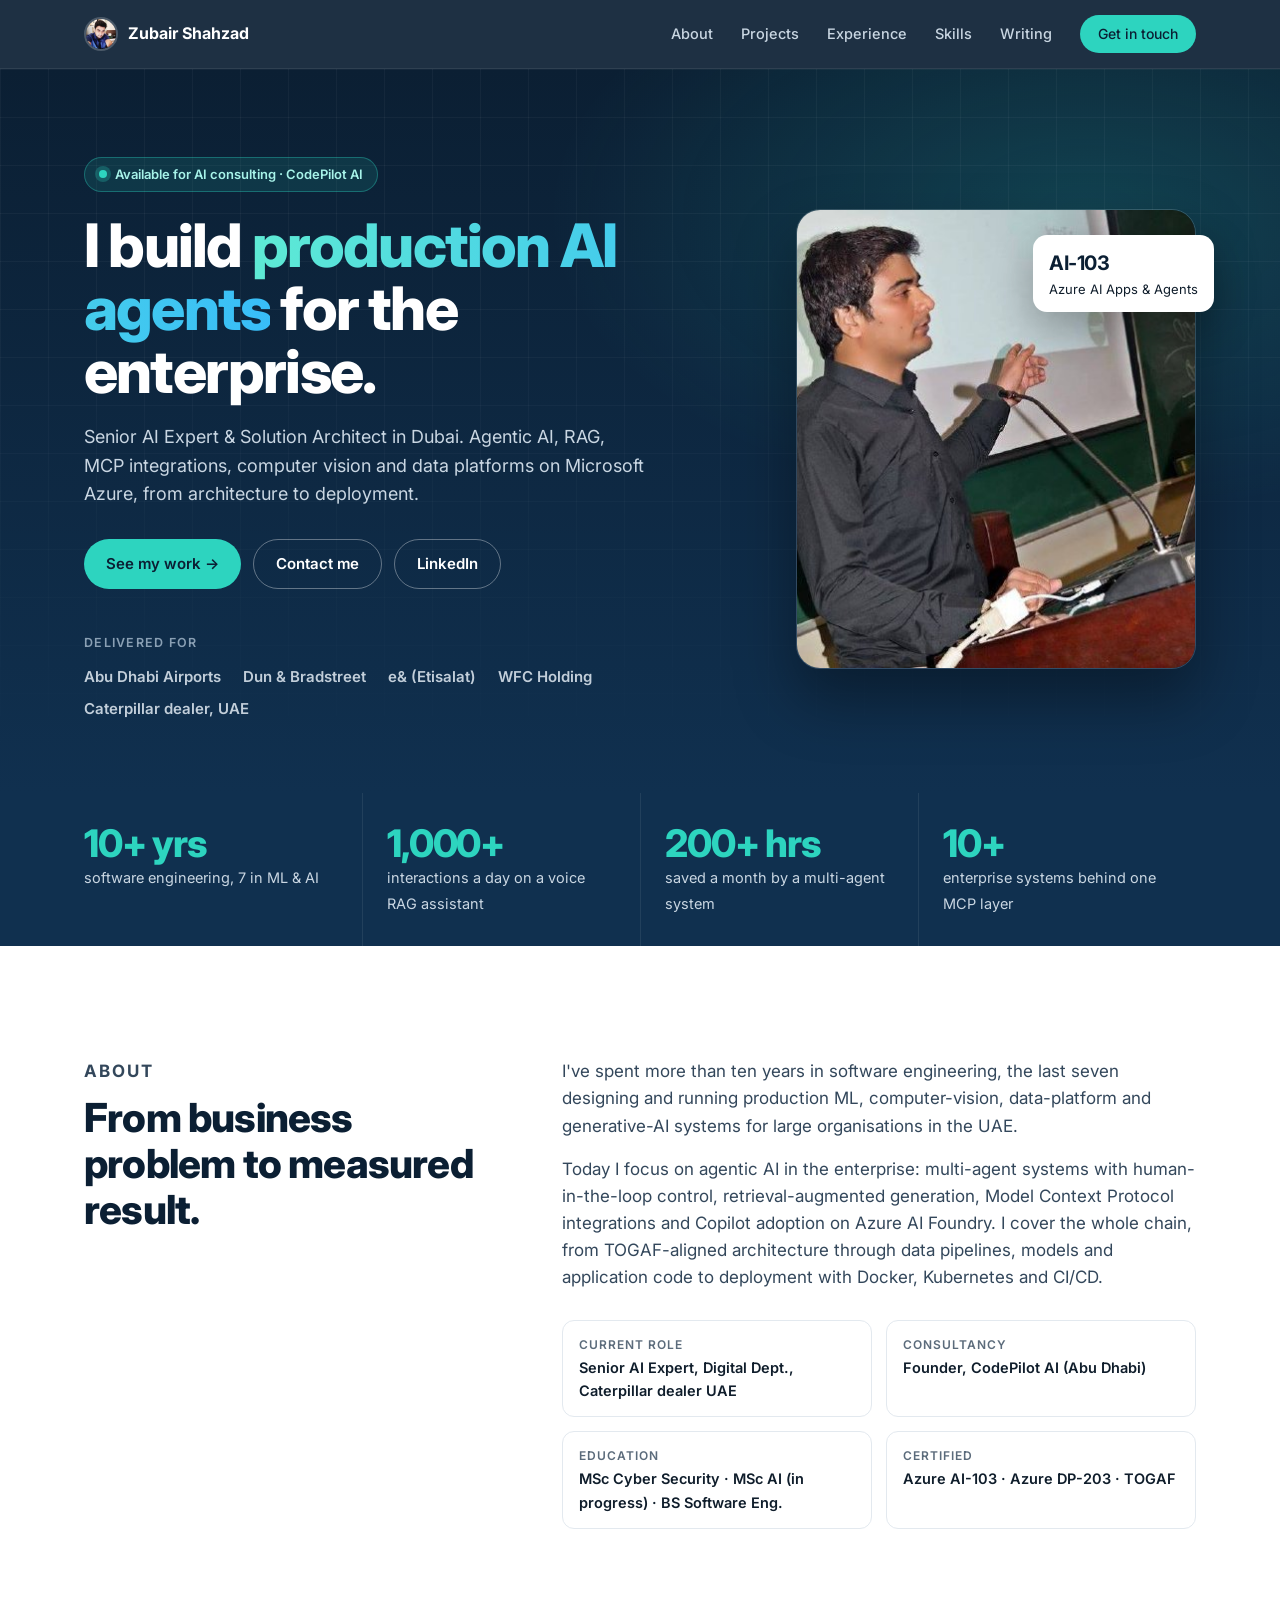
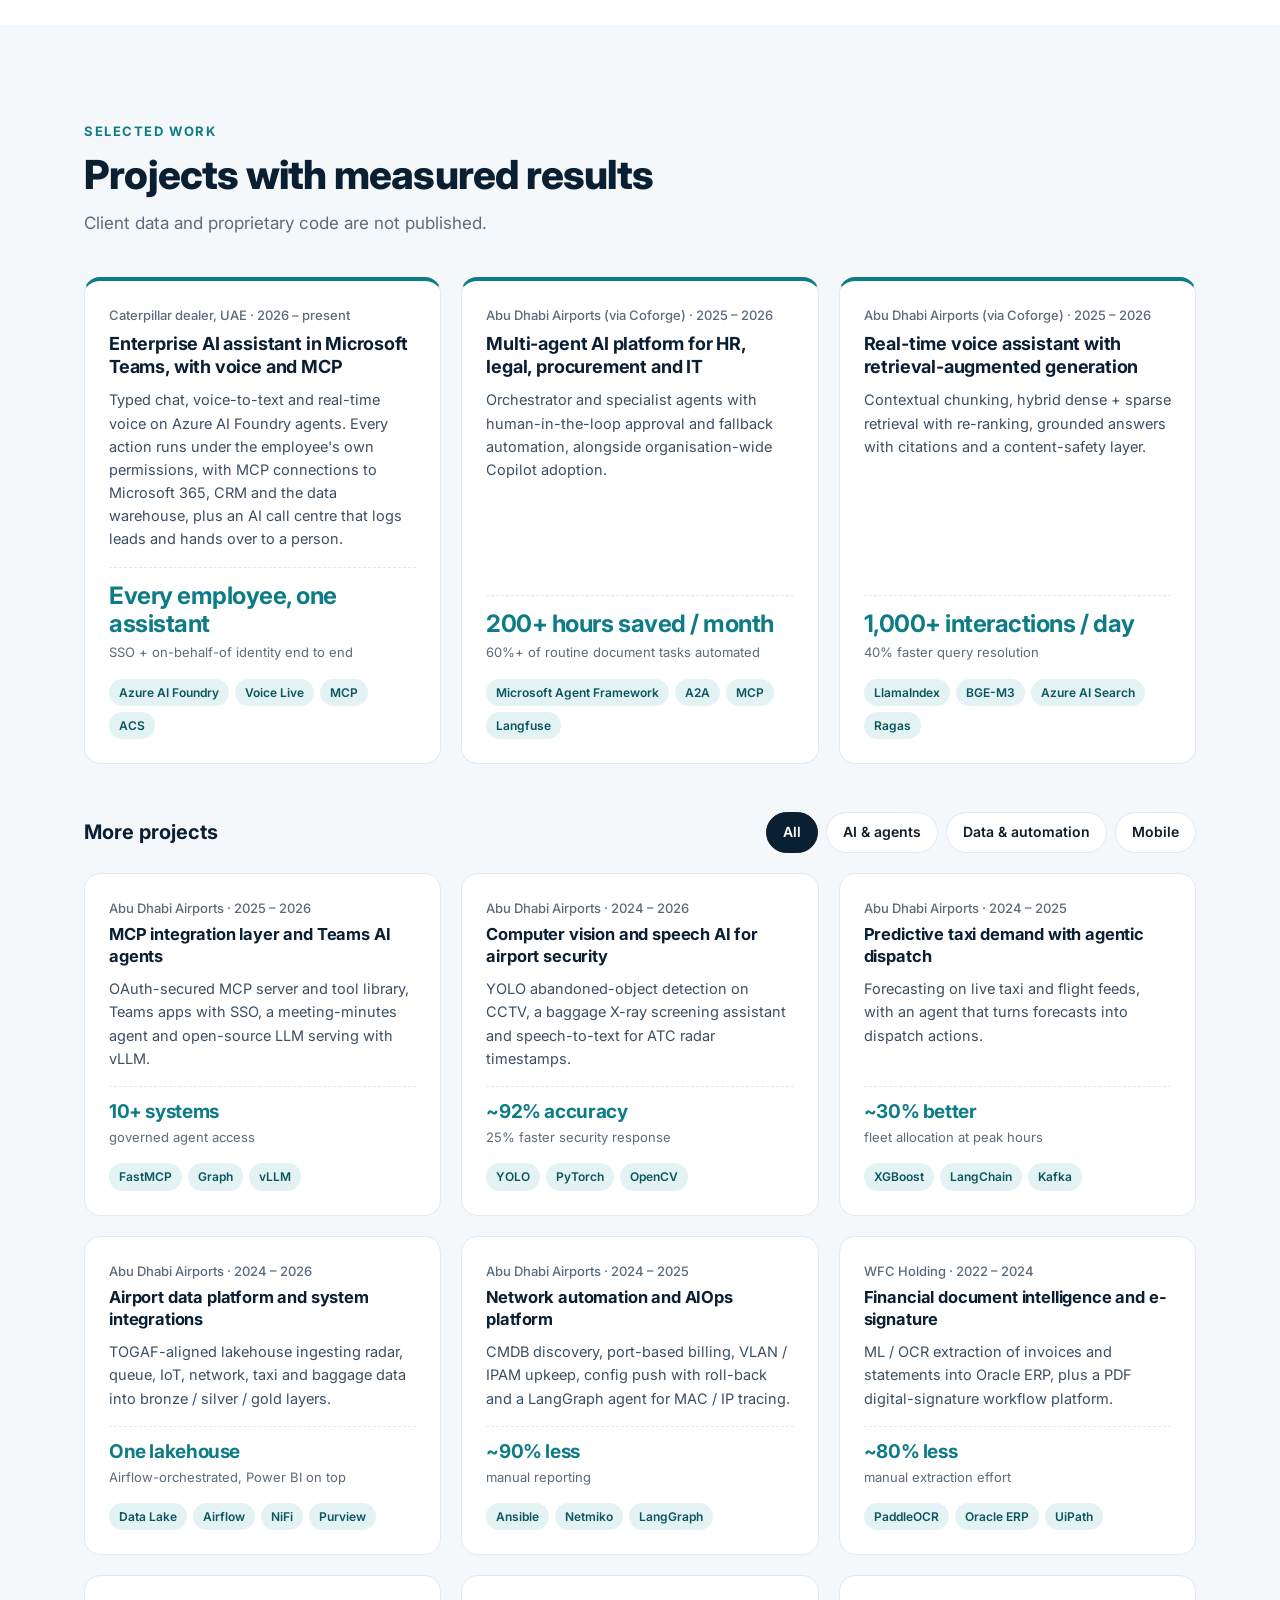
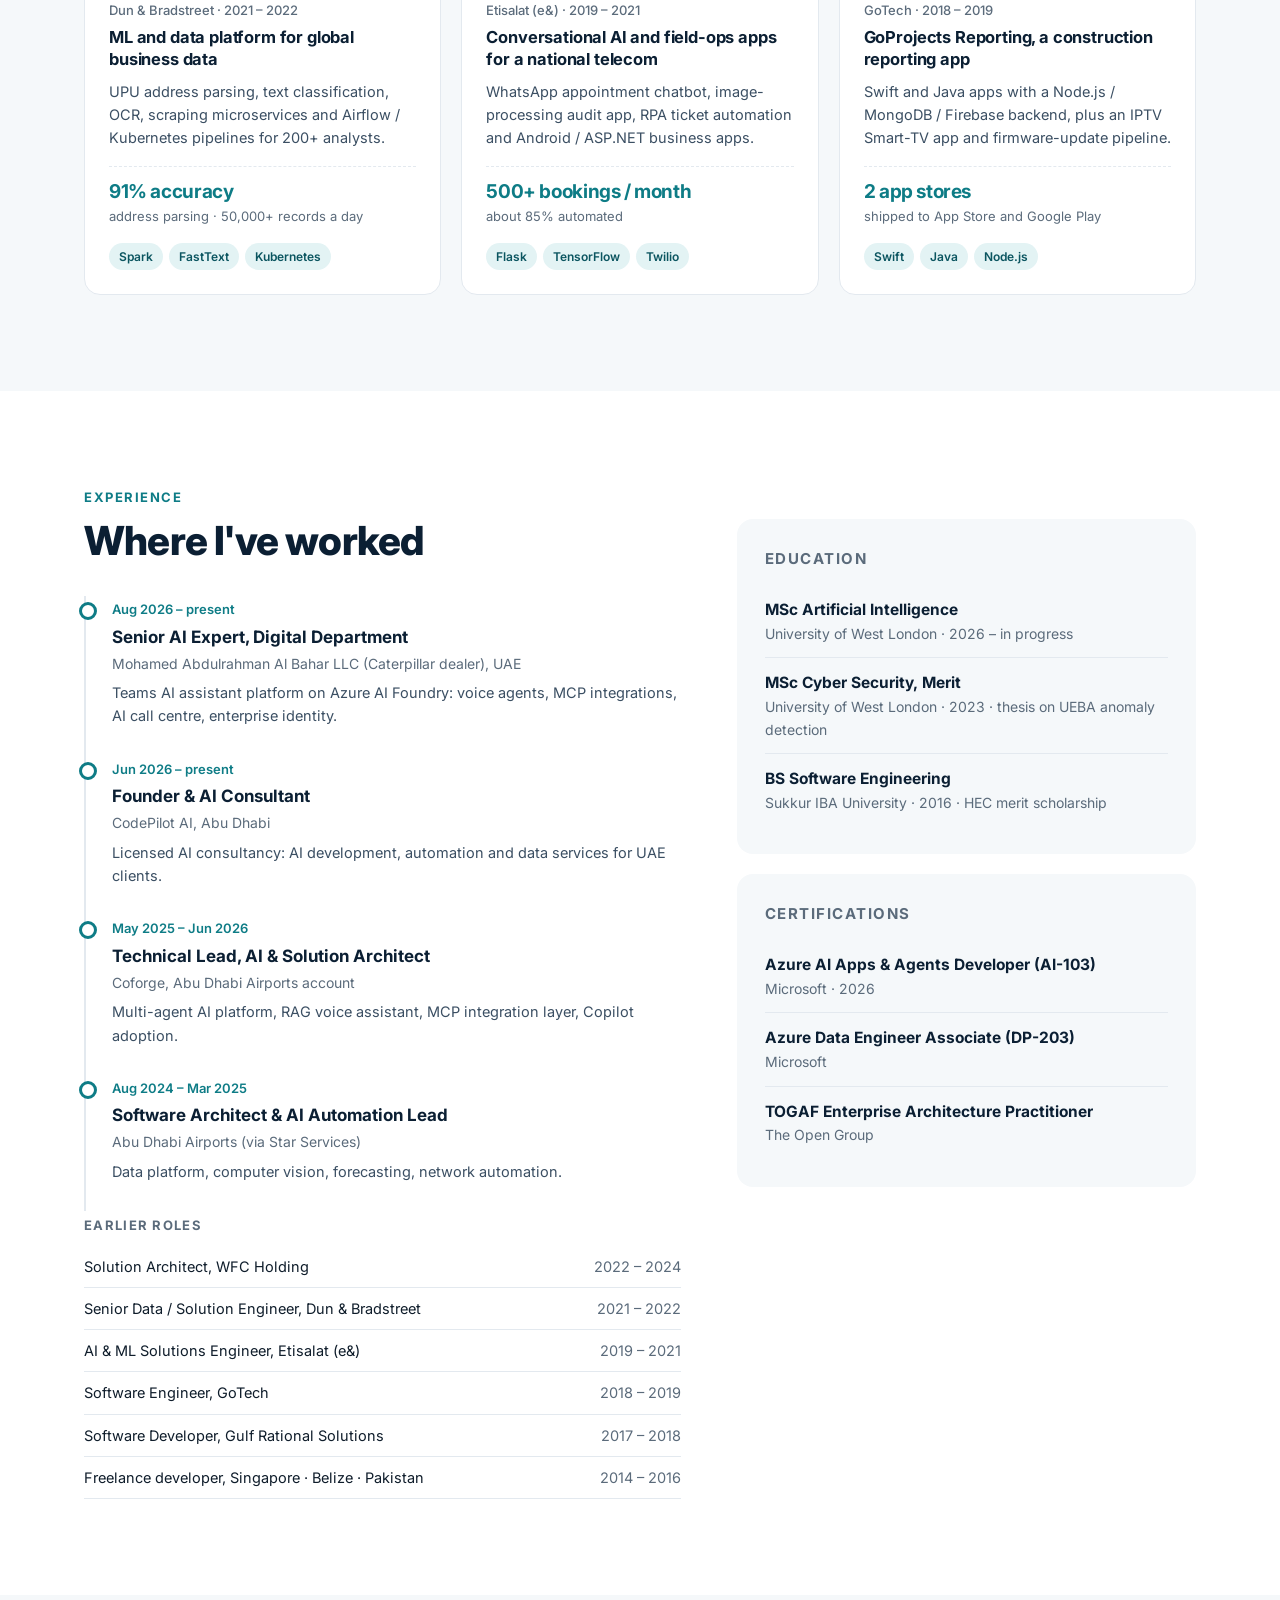
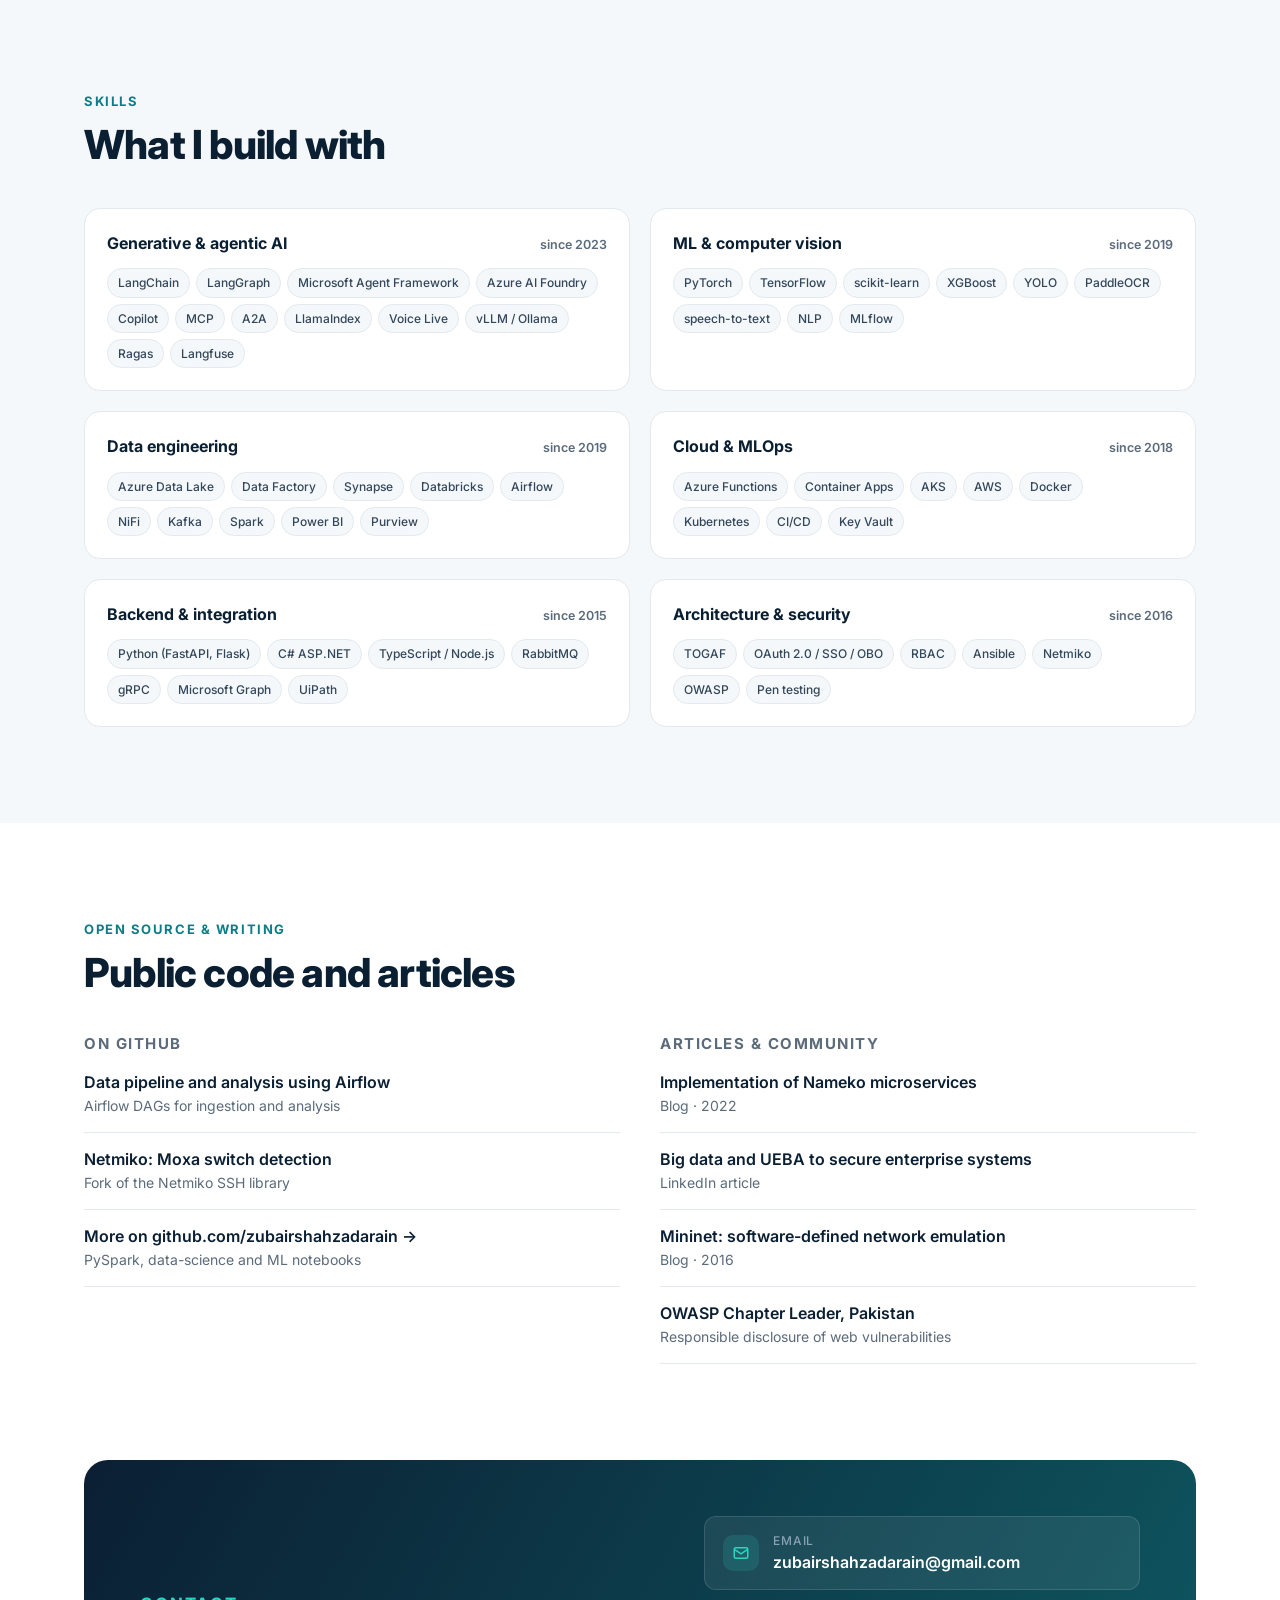
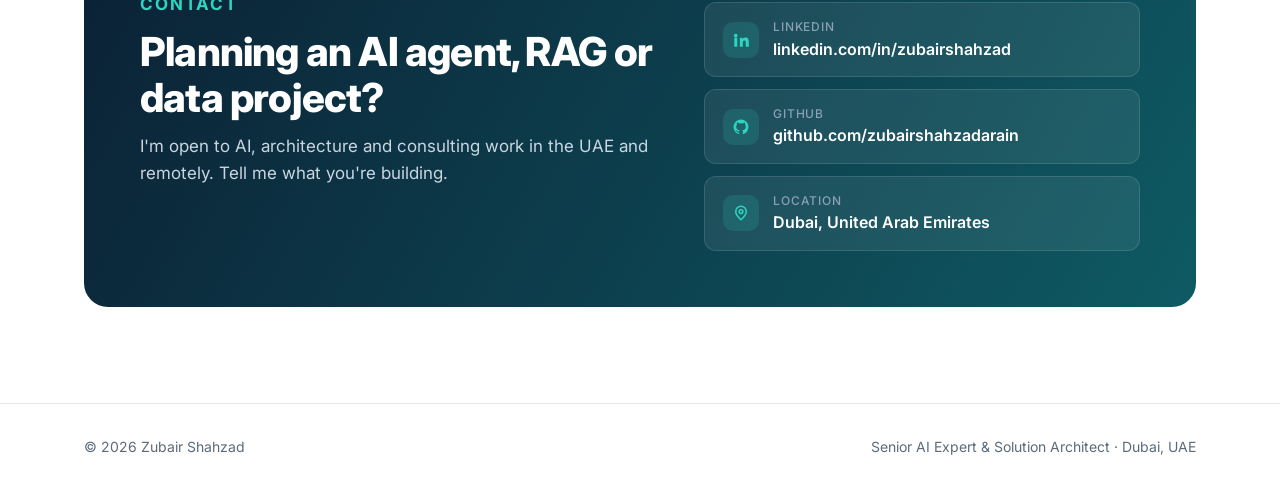
==== commit f69e49b3: "Make the redesign the live page and fix its layout issues Move redesign/index.html to public/index.h" ====
--- a/public/index.html
+++ b/public/index.html
@@ -1,620 +1,527 @@
 <!DOCTYPE html>
 <html lang="en">
-
 <head>
   <meta charset="utf-8">
-  <meta content="width=device-width, initial-scale=1.0" name="viewport">
-
-  <title>Zubair Shahzad — AI Architect</title>
-  <meta content="Zubair Shahzad — AI Architect in Dubai: agentic AI, retrieval-augmented generation, MCP integrations, computer vision and data platforms on Microsoft Azure." name="description">
-  <meta name="keywords" content="AI Architect, AI Expert, Zubair Shahzad, agentic AI, RAG, MCP, Azure AI Foundry, machine learning, data engineering, solution architect, Dubai">
+  <meta name="viewport" content="width=device-width, initial-scale=1">
+  <title>Zubair Shahzad — Senior AI Expert &amp; Solution Architect</title>
+  <meta name="description" content="Zubair Shahzad — AI expert and solution architect in Dubai: agentic AI, retrieval-augmented generation, MCP integrations, computer vision and data platforms on Microsoft Azure.">
   <meta name="author" content="Zubair Shahzad">
-  <meta property="og:title" content="Zubair Shahzad — AI Architect">
+  <meta name="theme-color" content="#0b1f33">
+  <link rel="canonical" href="https://zubairshehzad.com/">
+  <meta property="og:type" content="website">
+  <meta property="og:url" content="https://zubairshehzad.com/">
+  <meta property="og:title" content="Zubair Shahzad — Senior AI Expert &amp; Solution Architect">
   <meta property="og:description" content="Agentic AI, RAG, MCP integrations, computer vision and data platforms — production work for airports, telecoms, data companies and industrial dealers in the UAE.">
-  <link rel="canonical" href="https://zubairshehzad.com/">
-
-  <!-- Favicons -->
-  <link href="assets/img/profile-img2.jpg" rel="icon">
-  <link href="assets/img/profile-img2.jpg" rel="apple-touch-icon">
-
-  <!-- Google Fonts -->
-  <link href="https://fonts.googleapis.com/css?family=Open+Sans:300,300i,400,400i,600,600i,700,700i|Raleway:300,300i,400,400i,500,500i,600,600i,700,700i|Poppins:300,300i,400,400i,500,500i,600,600i,700,700i" rel="stylesheet">
-
-  <!-- Vendor CSS Files -->
-  <link href="assets/vendor/aos/aos.css" rel="stylesheet">
-  <link href="assets/vendor/bootstrap/css/bootstrap.min.css" rel="stylesheet">
-  <link href="assets/vendor/bootstrap-icons/bootstrap-icons.css" rel="stylesheet">
-  <link href="assets/vendor/boxicons/css/boxicons.min.css" rel="stylesheet">
-  <link href="assets/vendor/glightbox/css/glightbox.min.css" rel="stylesheet">
-  <link href="assets/vendor/swiper/swiper-bundle.min.css" rel="stylesheet">
-
-  <!-- Template Main CSS File -->
-  <link href="assets/css/style.css" rel="stylesheet">
+  <meta property="og:image" content="https://zubairshehzad.com/assets/img/og-image.jpg">
+  <meta property="og:image:width" content="1200">
+  <meta property="og:image:height" content="630">
+  <meta name="twitter:card" content="summary_large_image">
+  <link rel="icon" href="favicon.ico" sizes="any">
+  <link rel="icon" href="assets/img/favicon-32.png" type="image/png" sizes="32x32">
+  <link rel="apple-touch-icon" href="assets/img/apple-touch-icon.png">
+  <link rel="preconnect" href="https://fonts.googleapis.com">
+  <link rel="preconnect" href="https://fonts.gstatic.com" crossorigin>
+  <link href="https://fonts.googleapis.com/css2?family=Inter:wght@400;500;600;700;800&display=swap" rel="stylesheet">
   <style>
-    :root { --accent:#0e7c86; --accent-2:#149ddd; --navy:#0b1f33; --ink:#1f2d3a; --muted:#6b7a89; --line:#e4eaf0; --soft:#f4f8fb; }
-    body { color: var(--ink); }
-    #header { background: linear-gradient(180deg, #0b1f33 0%, #10304f 100%); }
-    #header .profile img { border: 6px solid rgba(255,255,255,.12); box-shadow: 0 10px 30px rgba(0,0,0,.35); }
-    #header .profile h1 { font-size: 22px; letter-spacing: .5px; }
-    #header .profile .social-links a { background: rgba(255,255,255,.08); }
-    #header .profile .social-links a:hover { background: var(--accent); }
-    .nav-menu a, .nav-menu a:focus { color: #c9d6e2; }
-    .nav-menu a:hover, .nav-menu .active, .nav-menu .active:focus, .nav-menu li:hover > a { color: #fff; }
-    .nav-menu a:hover i, .nav-menu .active i { color: var(--accent); }
-    #hero:before { background: linear-gradient(120deg, rgba(11,31,51,.92) 0%, rgba(14,124,134,.78) 100%); }
-    #hero h1 { font-size: 60px; letter-spacing: -1px; }
-    #hero .hero-tag { font-size: 15px; letter-spacing: .5px; opacity: .9; margin: 6px 0 14px; font-family: "Open Sans", sans-serif; }
-    #hero p { font-size: 24px; }
-    #hero .typed { color: #8fe3ea; border-bottom: 3px solid #8fe3ea; }
-    .hero-cta { margin-top: 26px; display: flex; flex-wrap: wrap; gap: 10px; }
-    .btn-hero { display: inline-block; padding: 10px 20px; border-radius: 999px; border: 1.5px solid rgba(255,255,255,.65); color: #fff; font-weight: 600; font-size: 14px; transition: all .2s; }
-    .btn-hero:hover { background: #fff; color: var(--navy); }
-    .btn-hero.primary { background: var(--accent); border-color: var(--accent); }
-    .btn-hero.primary:hover { background: #fff; color: var(--accent); }
-    @media (max-width: 768px) { #hero h1 { font-size: 36px; } #hero p { font-size: 18px; } }
-    section { padding: 70px 0; }
-    .section-title h2 { color: var(--navy); font-size: 34px; letter-spacing: -.5px; }
-    .section-title h2::after { background: linear-gradient(90deg, var(--accent), var(--accent-2)); width: 60px; height: 4px; border-radius: 2px; }
-    .section-title p { color: var(--muted); font-size: 16px; }
-    .section-bg { background: var(--soft); }
-    .about .content h3 { color: var(--navy); font-size: 28px; }
-    .about .content ul li { align-items: flex-start; }
-    .about .content ul i { color: var(--accent); }
-    .about img { border-radius: 14px; box-shadow: 0 16px 40px rgba(11,31,51,.15); }
-    .facts { background: var(--navy); color: #fff; }
-    .facts .section-title h2, .facts .section-title p { color: #fff; }
-    .facts .count-box { background: rgba(255,255,255,.06); border-radius: 14px; padding: 28px 24px 24px 24px; width: 100%; margin: 0 6px 12px; }
-    .facts .count-box i { color: #8fe3ea; background: transparent; font-size: 36px; }
-    .facts .count-box span { color: #fff; font-size: 40px; font-weight: 700; }
-    .facts .count-box p { color: #d7e3ee; }
-    .facts .count-box p strong { color: #fff; display: block; font-size: 16px; }
-    .resume .resume-title { color: var(--navy); font-size: 24px; }
-    .resume .resume-item { border-left: 2px solid var(--accent); }
-    .resume .resume-item::before { border: 2px solid var(--accent); }
-    .resume .resume-item h4 { color: var(--navy); font-size: 17px; }
-    .resume .resume-item h5 { background: #e3f3f4; color: var(--accent); border-radius: 999px; }
-    #portfolio-flters li { border-radius: 999px; background: #fff; border: 1px solid var(--line); padding: 7px 16px; margin: 0 4px 8px; }
-    #portfolio-flters li.filter-active, #portfolio-flters li:hover { background: var(--accent); border-color: var(--accent); color: #fff; }
-    .proj-card { background: #fff; border: 1px solid var(--line); border-top: 4px solid var(--accent); border-radius: 14px; padding: 22px; height: 100%; display: flex; flex-direction: column; margin-bottom: 26px; transition: transform .2s, box-shadow .2s; }
-    .proj-card:hover { transform: translateY(-4px); box-shadow: 0 18px 40px rgba(11,31,51,.12); }
-    .proj-card .proj-num { display: inline-block; background: var(--navy); color: #fff; font-weight: 700; border-radius: 6px; padding: 2px 9px; font-size: 12px; margin-bottom: 10px; width: max-content; letter-spacing: .5px; }
-    .proj-card h4 { font-size: 17px; font-weight: 700; color: var(--navy); line-height: 1.3; margin: 0 0 6px; }
-    .proj-card .proj-meta { color: var(--muted); font-size: 13px; margin-bottom: 10px; }
-    .proj-card p { font-size: 14px; line-height: 1.6; margin-bottom: 10px; }
-    .proj-card .proj-stack { margin-top: auto; padding-top: 8px; }
-    .chip { display: inline-block; background: #e3f3f4; color: #0b5560; font-size: 11.5px; font-weight: 600; padding: 3px 9px; border-radius: 999px; margin: 0 6px 6px 0; }
-    .skill-list { list-style: none; padding: 0; }
-    .skill-list li { background: #fff; border: 1px solid var(--line); border-radius: 12px; padding: 14px 16px; margin-bottom: 12px; font-size: 14px; line-height: 1.6; }
-    .skill-list strong { color: var(--accent); display: block; margin-bottom: 2px; }
-    .services h4.title { color: var(--navy); font-size: 20px; margin-bottom: 14px; }
-    .services h4.title a { color: var(--accent); }
-    .articles-list { padding-left: 18px; }
-    .articles-list li { margin-bottom: 10px; font-size: 14.5px; }
-    .articles-list a { color: var(--accent); font-weight: 600; }
-    .contact .info { border-radius: 14px; box-shadow: 0 10px 30px rgba(11,31,51,.08); }
-    .contact .info i { background: #e3f3f4; color: var(--accent); }
-    .contact .info h4 { color: var(--navy); }
-    .contact .info a { color: var(--accent); }
-    .back-to-top { background: var(--accent); }
-    #footer { background: var(--navy); }
+    :root {
+      --navy: #0b1f33; --navy-2: #10304f; --ink: #0f1d2b; --muted: #5b6b7b; --line: #e3e9ef;
+      --soft: #f5f8fa; --white: #fff; --accent: #0e7c86; --accent-soft: #e3f3f4; --glow: #2dd4bf;
+      --radius: 16px; --max: 1160px;
+    }
+    * { box-sizing: border-box; margin: 0; padding: 0; }
+    html { scroll-behavior: smooth; scroll-padding-top: 76px; }
+    body { font-family: Inter, system-ui, -apple-system, "Segoe UI", sans-serif; color: var(--ink); background: var(--white); line-height: 1.6; -webkit-font-smoothing: antialiased; }
+    a { color: inherit; text-decoration: none; }
+    img { max-width: 100%; display: block; }
+    .wrap { max-width: var(--max); margin: 0 auto; padding: 0 24px; }
+    section { padding: 96px 0; }
+    .eyebrow { font-size: 13px; font-weight: 700; letter-spacing: .12em; text-transform: uppercase; color: var(--accent); margin-bottom: 10px; }
+    h2 { font-size: clamp(28px, 3.4vw, 40px); line-height: 1.15; letter-spacing: -.02em; font-weight: 800; color: var(--navy); }
+    .lead { color: var(--muted); font-size: 17px; max-width: 640px; margin-top: 12px; }
+    .btn { display: inline-flex; align-items: center; gap: 8px; padding: 12px 22px; border-radius: 999px; font-weight: 600; font-size: 15px; transition: transform .15s, background .15s, color .15s; }
+    .btn:hover { transform: translateY(-1px); }
+    .btn-primary { background: var(--glow); color: var(--navy); }
+    .btn-primary:hover { background: #5eead4; }
+    .btn-ghost { border: 1.5px solid rgba(255,255,255,.35); color: #fff; }
+    .btn-ghost:hover { background: rgba(255,255,255,.1); }
+    .chip { display: inline-block; background: var(--accent-soft); color: #0b5560; font-size: 12px; font-weight: 600; padding: 4px 10px; border-radius: 999px; }
+    .chips { display: flex; flex-wrap: wrap; gap: 6px; }
+    a:focus-visible, button:focus-visible { outline: 2px solid var(--accent); outline-offset: 3px; border-radius: 8px; }
+    .nav :focus-visible, .hero :focus-visible, .cta :focus-visible { outline-color: var(--glow); }
+
+    /* Nav */
+    .nav { position: sticky; top: 0; z-index: 50; background: rgba(11,31,51,.92); backdrop-filter: blur(10px); border-bottom: 1px solid rgba(255,255,255,.08); }
+    .nav .wrap { display: flex; align-items: center; justify-content: space-between; height: 68px; }
+    .brand { display: flex; align-items: center; gap: 10px; color: #fff; font-weight: 700; font-size: 16px; }
+    .brand img { width: 34px; height: 34px; border-radius: 50%; border: 2px solid rgba(255,255,255,.2); object-fit: cover; }
+    .nav ul { display: flex; gap: 28px; list-style: none; align-items: center; }
+    .nav ul a { color: #c9d6e2; font-size: 14.5px; font-weight: 500; }
+    .nav ul a:hover { color: #fff; }
+    .nav .btn { padding: 8px 18px; font-size: 14px; }
+    .nav ul a.btn-primary, .nav ul a.btn-primary:hover { color: var(--navy); }
+    .nav-toggle { display: none; background: none; border: 0; color: #fff; font-size: 26px; cursor: pointer; line-height: 1; }
+
+    /* Hero */
+    .hero { background: radial-gradient(900px 500px at 85% 20%, rgba(45,212,191,.18), transparent 60%), linear-gradient(180deg, var(--navy) 0%, var(--navy-2) 100%); color: #fff; position: relative; overflow: hidden; padding: 88px 0 72px; }
+    .hero::before { content: ""; position: absolute; inset: 0; background-image: linear-gradient(rgba(255,255,255,.04) 1px, transparent 1px), linear-gradient(90deg, rgba(255,255,255,.04) 1px, transparent 1px); background-size: 48px 48px; mask-image: linear-gradient(180deg, #000 30%, transparent 100%); }
+    .hero .wrap { position: relative; display: grid; grid-template-columns: 1.25fr .9fr; gap: 56px; align-items: center; }
+    .badge { display: inline-flex; align-items: center; gap: 8px; background: rgba(45,212,191,.12); border: 1px solid rgba(45,212,191,.35); color: #a7f3e9; font-size: 13px; font-weight: 600; padding: 6px 14px; border-radius: 999px; margin-bottom: 22px; }
+    .badge::before { content: ""; width: 8px; height: 8px; border-radius: 50%; background: var(--glow); box-shadow: 0 0 0 4px rgba(45,212,191,.25); }
+    .hero h1 { font-size: clamp(36px, 5.2vw, 60px); line-height: 1.05; letter-spacing: -.03em; font-weight: 800; }
+    .hero h1 em { font-style: normal; background: linear-gradient(90deg, #5eead4, #38bdf8); -webkit-background-clip: text; background-clip: text; color: transparent; }
+    .hero .sub { color: #c9d6e2; font-size: 18px; margin: 20px 0 30px; max-width: 560px; }
+    .hero .ctas { display: flex; flex-wrap: wrap; gap: 12px; }
+    .worked { margin-top: 44px; }
+    .worked p { font-size: 12.5px; letter-spacing: .1em; text-transform: uppercase; color: #8aa0b4; font-weight: 600; margin-bottom: 12px; }
+    .worked ul { list-style: none; display: flex; flex-wrap: wrap; gap: 8px 22px; }
+    .worked li { color: #e2ebf3; font-weight: 600; font-size: 15px; opacity: .85; }
+    .portrait { position: relative; justify-self: end; width: 100%; max-width: 400px; }
+    .portrait img { width: 100%; aspect-ratio: 1; object-fit: cover; border-radius: 24px; border: 1px solid rgba(255,255,255,.15); box-shadow: 0 30px 60px rgba(0,0,0,.35); }
+    .float-card { position: absolute; background: #fff; color: var(--ink); border-radius: 14px; padding: 12px 16px; box-shadow: 0 16px 40px rgba(0,0,0,.25); font-size: 13px; }
+    .float-card strong { display: block; font-size: 20px; color: var(--navy); letter-spacing: -.02em; }
+    .float-card.b { right: -18px; top: 26px; }
+
+    /* Metrics */
+    .metrics { padding: 0; margin-top: -1px; background: var(--navy-2); }
+    .metrics { border-top: 1px solid rgba(255,255,255,.08); }
+    .metrics .grid { display: grid; grid-template-columns: repeat(4, 1fr); }
+    .metric { padding: 30px 24px; color: #fff; }
+    .metric:first-child { padding-left: 0; }
+    .metric + .metric { border-left: 1px solid rgba(255,255,255,.08); }
+    .metric strong { font-size: 38px; font-weight: 800; letter-spacing: -.03em; color: var(--glow); display: block; line-height: 1.1; }
+    .metric span { color: #c9d6e2; font-size: 14.5px; }
+
+    /* About */
+    .about .wrap { display: grid; grid-template-columns: .8fr 1.2fr; gap: 56px; align-items: start; }
+    .about p { font-size: 17px; color: #33475b; margin-top: 16px; }
+    .facts { display: grid; grid-template-columns: 1fr 1fr; gap: 14px; margin-top: 28px; }
+    .fact { border: 1px solid var(--line); border-radius: 12px; padding: 14px 16px; }
+    .fact small { display: block; color: var(--muted); font-size: 12px; font-weight: 600; text-transform: uppercase; letter-spacing: .08em; }
+    .fact div { font-weight: 600; font-size: 14.5px; margin-top: 2px; }
+
+    /* Projects */
+    .projects { background: var(--soft); }
+    .section-head { display: flex; justify-content: space-between; align-items: end; gap: 24px; flex-wrap: wrap; margin-bottom: 40px; }
+    .featured { display: grid; grid-template-columns: repeat(3, 1fr); gap: 20px; margin-bottom: 20px; }
+    .card { background: #fff; border: 1px solid var(--line); border-radius: var(--radius); padding: 24px; display: flex; flex-direction: column; transition: transform .2s, box-shadow .2s; }
+    .card:hover { transform: translateY(-3px); box-shadow: 0 18px 40px rgba(11,31,51,.10); }
+    .card .meta { font-size: 13px; color: var(--muted); font-weight: 500; }
+    .card h3 { font-size: 18px; line-height: 1.3; color: var(--navy); margin: 6px 0 10px; letter-spacing: -.01em; }
+    .card p { font-size: 14.5px; color: #3b4f63; margin-bottom: 16px; }
+    .card .result { margin-top: auto; padding-top: 14px; border-top: 1px dashed var(--line); margin-bottom: 14px; }
+    .card .result strong { font-size: 24px; color: var(--accent); letter-spacing: -.02em; display: block; line-height: 1.2; }
+    .card .result span { font-size: 13px; color: var(--muted); }
+    .card.feature { border-top: 4px solid var(--accent); }
+    .section-head.more { margin: 48px 0 20px; align-items: center; }
+    .section-head.more h3 { font-size: 20px; color: var(--navy); }
+    .filters { display: flex; gap: 8px; flex-wrap: wrap; }
+    .filters button { font: inherit; font-size: 14px; font-weight: 600; border: 1px solid var(--line); background: #fff; color: var(--ink); padding: 8px 16px; border-radius: 999px; cursor: pointer; }
+    .filters button.on { background: var(--navy); border-color: var(--navy); color: #fff; }
+    .grid-3 { display: grid; grid-template-columns: repeat(3, 1fr); gap: 20px; }
+    .grid-3 .card h3 { font-size: 16.5px; }
+    .grid-3 .card .result strong { font-size: 19px; }
+    .card[hidden] { display: none; }
+
+    /* Experience */
+    .exp .wrap { display: grid; grid-template-columns: 1.3fr 1fr; gap: 56px; }
+    .timeline { margin-top: 32px; border-left: 2px solid var(--line); padding-left: 26px; }
+    .role { position: relative; padding-bottom: 28px; }
+    .role::before { content: ""; position: absolute; left: -33px; top: 6px; width: 12px; height: 12px; border-radius: 50%; background: #fff; border: 3px solid var(--accent); }
+    .role .when { font-size: 13px; font-weight: 600; color: var(--accent); }
+    .role h3 { font-size: 17px; color: var(--navy); margin: 2px 0; }
+    .role .org { font-size: 14px; color: var(--muted); }
+    .role p { font-size: 14.5px; color: #3b4f63; margin-top: 6px; }
+    .earlier { margin-top: 4px; }
+    .earlier h4 { font-size: 13px; text-transform: uppercase; letter-spacing: .1em; color: var(--muted); margin-bottom: 10px; }
+    .earlier li { list-style: none; display: flex; justify-content: space-between; gap: 16px; padding: 9px 0; border-bottom: 1px solid var(--line); font-size: 14.5px; }
+    .earlier li span:last-child { color: var(--muted); white-space: nowrap; }
+    .panel { background: var(--soft); border-radius: var(--radius); padding: 28px; margin-top: 32px; }
+    .panel h3 { font-size: 15px; text-transform: uppercase; letter-spacing: .1em; color: var(--muted); margin-bottom: 14px; }
+    .panel .item { padding: 12px 0; border-bottom: 1px solid var(--line); }
+    .panel .item:last-child { border-bottom: 0; }
+    .panel .item strong { color: var(--navy); font-size: 15.5px; }
+    .panel .item div { font-size: 14px; color: var(--muted); }
+    .panel + .panel { margin-top: 20px; }
+
+    /* Skills */
+    .skills { background: var(--soft); }
+    .skill-grid { display: grid; grid-template-columns: repeat(2, 1fr); gap: 20px; margin-top: 40px; }
+    .skill { background: #fff; border: 1px solid var(--line); border-radius: var(--radius); padding: 22px; }
+    .skill header { display: flex; justify-content: space-between; align-items: baseline; margin-bottom: 12px; }
+    .skill h3 { font-size: 16px; color: var(--navy); }
+    .skill header span { font-size: 12.5px; color: var(--muted); font-weight: 600; }
+    .skill .chip { background: var(--soft); color: #33475b; border: 1px solid var(--line); font-weight: 500; }
+
+    /* Writing */
+    .writing .cols { display: grid; grid-template-columns: 1fr 1fr; gap: 40px; margin-top: 36px; }
+    .links li { list-style: none; padding: 14px 0; border-bottom: 1px solid var(--line); }
+    .links a { font-weight: 600; color: var(--navy); }
+    .links a:hover { color: var(--accent); }
+    .links strong { font-weight: 600; color: var(--navy); }
+    .links span { display: block; font-size: 14px; color: var(--muted); }
+    .writing h3 { font-size: 15px; text-transform: uppercase; letter-spacing: .1em; color: var(--muted); }
+
+    /* Contact */
+    .contact { padding-top: 0; padding-bottom: 0; }
+    .cta { background: linear-gradient(120deg, var(--navy) 0%, #0e5a63 100%); color: #fff; border-radius: 24px; padding: 56px; display: grid; grid-template-columns: 1.2fr 1fr; gap: 40px; align-items: center; }
+    .cta > * { min-width: 0; }
+    .cta .eyebrow { color: var(--glow); }
+    .cta h2 { color: #fff; }
+    .cta p { color: #c9d6e2; margin-top: 12px; font-size: 17px; }
+    .contact-list { display: grid; gap: 12px; }
+    .contact-list a, .contact-list div { display: flex; align-items: center; gap: 14px; background: rgba(255,255,255,.07); border: 1px solid rgba(255,255,255,.12); border-radius: 12px; padding: 14px 18px; font-weight: 600; }
+    .contact-list a:hover { background: rgba(255,255,255,.13); }
+    .contact-list a > span:last-child, .contact-list div > span:last-child { min-width: 0; overflow-wrap: break-word; }
+    .contact-list small { display: block; font-weight: 500; color: #8aa0b4; font-size: 12px; text-transform: uppercase; letter-spacing: .08em; }
+    .ico { width: 36px; height: 36px; border-radius: 10px; background: rgba(45,212,191,.15); color: var(--glow); display: grid; place-items: center; flex: none; }
+    .ico svg { width: 18px; height: 18px; }
+
+    footer { padding: 32px 0; border-top: 1px solid var(--line); margin-top: 96px; }
+    footer .wrap { display: flex; justify-content: space-between; flex-wrap: wrap; gap: 12px; color: var(--muted); font-size: 14px; }
+
+    /* Responsive */
+    @media (max-width: 980px) {
+      .about .wrap, .exp .wrap, .cta { grid-template-columns: 1fr; }
+      .about .wrap { gap: 8px; }
+      .hero .wrap { grid-template-columns: 1.2fr 1fr; }
+      .float-card.b { right: -6px; }
+      .featured, .grid-3 { grid-template-columns: 1fr 1fr; }
+      .metrics .grid { grid-template-columns: 1fr 1fr; }
+      .metric:nth-child(3) { border-left: 0; padding-left: 0; }
+      .metric:nth-child(n+3) { border-top: 1px solid rgba(255,255,255,.08); }
+    }
+    @media (max-width: 760px) {
+      section { padding: 64px 0; }
+      .wrap { padding: 0 16px; }
+      .nav ul { display: none; position: absolute; top: 68px; left: 0; right: 0; flex-direction: column; align-items: stretch; gap: 0; background: var(--navy); padding: 8px 16px 16px; }
+      .nav ul.open { display: flex; }
+      .nav ul li a { display: block; padding: 12px 4px; }
+      .nav ul li a.btn { display: flex; justify-content: center; margin-top: 8px; padding: 12px 18px; }
+      .nav-toggle { display: block; }
+      .hero { padding: 56px 0 48px; }
+      .hero .wrap { grid-template-columns: 1fr; }
+      .portrait { justify-self: start; max-width: 320px; }
+      .featured, .grid-3, .skill-grid, .writing .cols, .facts { grid-template-columns: 1fr; }
+      .float-card.b { right: 12px; top: 12px; }
+      .cta { padding: 32px 18px; }
+      .contact-list a, .contact-list div { padding: 12px 14px; font-size: 15px; }
+      .metric { padding: 22px 16px; }
+      .metric strong { font-size: 28px; }
+      footer { margin-top: 64px; }
+    }
   </style>
 </head>
-
 <body>
 
-  <!-- ======= Mobile nav toggle button ======= -->
-  <i class="bi bi-list mobile-nav-toggle d-xl-none"></i>
-
-  <!-- ======= Header ======= -->
-  <header id="header">
-    <div class="d-flex flex-column">
-
-      <div class="profile">
-        <img src="assets/img/profile-img2.jpg" alt="Zubair Shahzad" class="img-fluid rounded-circle">
-        <h1 class="text-light"><a href="index.html">Zubair Shahzad</a></h1>
-        <div class="social-links mt-3 text-center">
-          <a href="https://www.linkedin.com/in/zubairshahzad/" class="linkedin" target="_blank" rel="noopener"><i class="bx bxl-linkedin"></i></a>
-          <a href="https://github.com/zubairshahzadarain" class="github" target="_blank" rel="noopener"><i class="bx bxl-github"></i></a>
-          <a href="mailto:zubairshahzadarain@gmail.com" class="google-plus"><i class="bx bx-envelope"></i></a>
-        </div>
-      </div>
-
-      <nav id="navbar" class="nav-menu navbar">
-        <ul>
-          <li><a href="#hero" class="nav-link scrollto active"><i class="bx bx-home"></i> <span>Home</span></a></li>
-          <li><a href="#about" class="nav-link scrollto"><i class="bx bx-user"></i> <span>About</span></a></li>
-          <li><a href="#resume" class="nav-link scrollto"><i class="bx bx-file-blank"></i> <span>Experience</span></a></li>
-          <li><a href="#portfolio" class="nav-link scrollto"><i class="bx bx-book-content"></i> <span>Projects</span></a></li>
-          <li><a href="#skills" class="nav-link scrollto"><i class="bx bx-server"></i> <span>Skills</span></a></li>
-          <li><a href="#services" class="nav-link scrollto"><i class="bx bx-code-alt"></i> <span>Open source & writing</span></a></li>
-          <li><a href="#contact" class="nav-link scrollto"><i class="bx bx-envelope"></i> <span>Contact</span></a></li>
-        </ul>
-      </nav><!-- .nav-menu -->
-    </div>
-  </header><!-- End Header -->
-
-  <!-- ======= Hero Section ======= -->
-  <section id="hero" class="d-flex flex-column justify-content-center align-items-center">
-    <div class="hero-container" data-aos="fade-in">
-      <h1>Zubair Shahzad</h1>
-      <p class="hero-tag">Agentic AI · RAG · MCP integrations · Computer vision · Data platforms — on Microsoft Azure</p>
-      <p>I'm a <span class="typed" data-typed-items="AI Architect, Senior AI Expert, Solution Architect, Generative &amp; Agentic AI Lead, Data Platform Architect"></span></p>
-      <div class="hero-cta">
-        <a class="btn-hero primary" href="#portfolio">See projects</a>
-        <a class="btn-hero" href="https://www.linkedin.com/in/zubairshahzad/" target="_blank" rel="noopener">LinkedIn</a>
-        <a class="btn-hero" href="https://github.com/zubairshahzadarain" target="_blank" rel="noopener">GitHub</a>
-        <a class="btn-hero" href="mailto:zubairshahzadarain@gmail.com">Email</a>
-      </div>
-    </div>
-  </section><!-- End Hero -->
-
-  <main id="main">
-
-    <!-- ======= About Section ======= -->
-    <section id="about" class="about">
-      <div class="container">
-
-        <div class="section-title">
-          <h2>About</h2>
-          <p>I am an AI architect and senior AI expert with more than ten years in software engineering, the last seven of them designing and running production machine-learning, computer-vision, data-platform and generative-AI systems for large organisations in the UAE — airports, telecommunication, business data &amp; analytics, a holding group and, currently, an industrial equipment company. My present focus is agentic AI in the enterprise: multi-agent systems with human-in-the-loop control, retrieval-augmented generation, Model Context Protocol (MCP) integrations and Copilot adoption on Microsoft Azure AI Foundry.</p>
-        </div>
-
-        <div class="row">
-          <div class="col-lg-4" data-aos="fade-right">
-            <img src="assets/img/profile-img.jpg" class="img-fluid" alt="Zubair Shahzad">
-          </div>
-          <div class="col-lg-8 pt-4 pt-lg-0 content" data-aos="fade-left">
-            <h3>AI Architect &amp; Senior AI Expert</h3>
-            <p class="fst-italic">
-              I cover the whole chain: business problem → target architecture (TOGAF-aligned) → data pipelines and models → application code → deployment with Docker, Kubernetes and CI/CD → measured result in hours saved, accuracy achieved or cost reduced.
-            </p>
-            <div class="row">
-              <div class="col-lg-6">
-                <ul>
-                  <li><i class="bi bi-chevron-right"></i> <strong>Role:</strong> <span>AI Lead / AI Architect</span></li>
-                  <li><i class="bi bi-chevron-right"></i> <strong>Consultancy:</strong> <span>Founder, CodePilot AI (Abu Dhabi)</span></li>
-                  <li><i class="bi bi-chevron-right"></i> <strong>Location:</strong> <span>Dubai, UAE</span></li>
-                </ul>
-              </div>
-              <div class="col-lg-6">
-                <ul>
-                  <li><i class="bi bi-chevron-right"></i> <strong>Degrees:</strong> <span>MSc Cyber Security (UWL) · MSc Artificial Intelligence (UWL) · BS Software Engineering (Sukkur IBA)</span></li>
-                  <li><i class="bi bi-chevron-right"></i> <strong>Certifications:</strong> <span>Microsoft Azure AI Apps &amp; Agents Developer (AI-103) · Azure Data Engineer (DP-203) · TOGAF</span></li>
-                  <li><i class="bi bi-chevron-right"></i> <strong>Email:</strong> <a href="mailto:zubairshahzadarain@gmail.com">zubairshahzadarain@gmail.com</a></li>
-                </ul>
-              </div>
-            </div>
-          </div>
-        </div>
-
-      </div>
-    </section><!-- End About Section -->
-
-    <!-- ======= Facts Section ======= -->
-    <section id="facts" class="facts">
-      <div class="container">
-
-        <div class="section-title">
-          <h2>In numbers</h2>
-          <p>Results reported on the projects below.</p>
-        </div>
-
-        <div class="row no-gutters">
-          <div class="col-lg-3 col-md-6 d-md-flex align-items-md-stretch" data-aos="fade-up">
-            <div class="count-box">
-              <i class="bi bi-cpu"></i>
-              <span data-purecounter-start="0" data-purecounter-end="10" data-purecounter-duration="1" class="purecounter"></span>
-              <p><strong>+ years</strong> in software engineering, 7 in ML &amp; AI</p>
-            </div>
-          </div>
-          <div class="col-lg-3 col-md-6 d-md-flex align-items-md-stretch" data-aos="fade-up" data-aos-delay="100">
-            <div class="count-box">
-              <i class="bi bi-chat-dots"></i>
-              <span data-purecounter-start="0" data-purecounter-end="1000" data-purecounter-duration="1" class="purecounter"></span>
-              <p><strong>+ interactions a day</strong> on a voice RAG assistant</p>
-            </div>
-          </div>
-          <div class="col-lg-3 col-md-6 d-md-flex align-items-md-stretch" data-aos="fade-up" data-aos-delay="200">
-            <div class="count-box">
-              <i class="bi bi-clock-history"></i>
-              <span data-purecounter-start="0" data-purecounter-end="200" data-purecounter-duration="1" class="purecounter"></span>
-              <p><strong>+ hours a month</strong> saved by a multi-agent system</p>
-            </div>
-          </div>
-          <div class="col-lg-3 col-md-6 d-md-flex align-items-md-stretch" data-aos="fade-up" data-aos-delay="300">
-            <div class="count-box">
-              <i class="bi bi-diagram-3"></i>
-              <span data-purecounter-start="0" data-purecounter-end="10" data-purecounter-duration="1" class="purecounter"></span>
-              <p><strong>+ enterprise systems</strong> behind one MCP layer</p>
-            </div>
-          </div>
-        </div>
-
-      </div>
-    </section><!-- End Facts Section -->
-
-    <!-- ======= Resume Section ======= -->
-    <section id="resume" class="resume">
-      <div class="container">
-
-        <div class="section-title">
-          <h2>Experience &amp; education</h2>
-          <p>Most recent first. Organisations are described by industry.</p>
-        </div>
-
-        <div class="row">
-          <div class="col-lg-6" data-aos="fade-up">
-            <h3 class="resume-title">Professional experience</h3>
-            <div class="resume-item">
-              <h4>AI Lead / AI Architect</h4>
-              <h5>Aug 2026 – present</h5>
-              <p><em>Industrial Equipment Company, UAE</em></p>
-              <ul><li>Teams AI assistant platform on Azure AI Foundry: voice agents, MCP integrations, AI call centre, enterprise identity (SSO / OBO).</li></ul>
-            </div>
-            <div class="resume-item">
-              <h4>Founder & AI Consultant</h4>
-              <h5>Jun 2026 – present</h5>
-              <p><em>CodePilot AI Information Technology Consultancy, Abu Dhabi</em></p>
-              <ul><li>Licensed AI consultancy: AI development, automation and data services for clients in the UAE.</li></ul>
-            </div>
-            <div class="resume-item">
-              <h4>Technical Lead — AI &amp; Solution Architect</h4>
-              <h5>May 2025 – Jun 2026</h5>
-              <p><em>IT Company — Airports account, UAE</em></p>
-              <ul><li>Multi-agent AI platform, RAG voice assistant, MCP integration layer, Copilot adoption.</li></ul>
-            </div>
-            <div class="resume-item">
-              <h4>Software Architect &amp; AI Automation Lead</h4>
-              <h5>Aug 2024 – Mar 2025</h5>
-              <p><em>Airports, UAE</em></p>
-              <ul><li>Data platform, computer vision, forecasting, network automation.</li></ul>
-            </div>
-            <div class="resume-item">
-              <h4>Solution Architect — Document Intelligence &amp; RPA</h4>
-              <h5>Nov 2022 – Aug 2024</h5>
-              <p><em>Holding Group, Abu Dhabi</em></p>
-              <ul><li>Document intelligence into Oracle ERP, e-signature automation.</li></ul>
-            </div>
-            <div class="resume-item">
-              <h4>Senior Data / Solution Engineer</h4>
-              <h5>Nov 2021 – Nov 2022</h5>
-              <p><em>Business Data &amp; Analytics Company, UAE</em></p>
-              <ul><li>ML models, Airflow / Kubernetes pipelines, scraping microservices, Power BI reporting.</li></ul>
-            </div>
-            <div class="resume-item">
-              <h4>AI &amp; ML Solutions Engineer (full-stack)</h4>
-              <h5>May 2019 – Nov 2021</h5>
-              <p><em>Telecommunication, UAE</em></p>
-              <ul><li>Chatbots, image processing, RPA, enterprise web and Android applications.</li></ul>
-            </div>
-            <div class="resume-item">
-              <h4>Software Engineer</h4>
-              <h5>Mar 2018 – May 2019</h5>
-              <p><em>IT Company, Dubai</em></p>
-              <ul><li>Published mobile apps, IPTV, backend services.</li></ul>
-            </div>
-            <div class="resume-item">
-              <h4>Software Developer</h4>
-              <h5>2017 – 2018</h5>
-              <p><em>IT Company, UAE</em></p>
-              <ul><li>Government document and insurance systems (.NET).</li></ul>
-            </div>
-            <div class="resume-item">
-              <h4>Software Developer (remote / freelance)</h4>
-              <h5>2014 – 2016</h5>
-              <p><em>Singapore · Belize · Pakistan</em></p>
-              <ul><li>Web and mobile development, usability and security testing.</li></ul>
-            </div>
-          </div>
-          <div class="col-lg-6" data-aos="fade-up" data-aos-delay="100">
-            <h3 class="resume-title">Education</h3>
-            <div class="resume-item">
-              <h4>MSc Cyber Security</h4>
-              <p><em>University of West London — awarded with Merit</em></p>
-              <p>Thesis: big-data system to protect corporate networks using User and Entity Behaviour Analytics (CERT R4.2 dataset; supervised and unsupervised anomaly detection).</p>
-            </div>
-            <div class="resume-item">
-              <h4>MSc Artificial Intelligence</h4>
-              <p><em>University of West London</em></p>
-              <p>Modules passed: Big Data Analytics, Deep Learning, Research Methods; current: Artificial Intelligence, Responsible AI, Machine Learning; dissertation to follow.</p>
-            </div>
-            <div class="resume-item">
-              <h4>BS Software Engineering</h4>
-              <p><em>Sukkur IBA University, Pakistan — HEC merit scholarship; 2nd place, SIBA COM (IEEE)</em></p>
-            </div>
-
-            <h3 class="resume-title">Certifications &amp; training</h3>
-            <div class="resume-item pb-0">
-              <ul>
-                <li>Microsoft Certified: Azure AI Apps and Agents Developer Associate (AI-103)</li>
-                <li>Microsoft Certified: Azure Data Engineer Associate (DP-203)</li>
-                <li>TOGAF Certified Enterprise Architecture Practitioner — The Open Group</li>
-                <li>IBM: Data Science Methodologies; Python for Data Science</li>
-                <li>Software Product Management (University of Alberta); Swift and iOS development (University of Toronto); Responsive web design (University of London)</li>
-                <li>Penetration testing and ethical hacking (Cybrary, Udemy); Python for security professionals</li>
-              </ul>
-            </div>
-          </div>
-        </div>
-
-      </div>
-    </section><!-- End Resume Section -->
-
-    <!-- ======= Portfolio Section ======= -->
-    <section id="portfolio" class="portfolio section-bg">
-      <div class="container">
-
-        <div class="section-title">
-          <h2>Projects</h2>
-          <p>Most recent first. Each entry gives the problem, my role, the stack and the measured result. Client data and proprietary code are not published.</p>
-        </div>
-
-        <div class="row" data-aos="fade-up">
-          <div class="col-lg-12 d-flex justify-content-center">
-            <ul id="portfolio-flters">
-              <li data-filter="*" class="filter-active">All</li>
-              <li data-filter=".filter-ai">AI &amp; agents</li>
-              <li data-filter=".filter-data">Data &amp; automation</li>
-              <li data-filter=".filter-mobile">Mobile &amp; apps</li>
-            </ul>
-          </div>
-        </div>
-
-        <div class="row portfolio-container" data-aos="fade-up" data-aos-delay="100">
-          <div class="col-lg-4 col-md-6 portfolio-item filter-ai">
-            <div class="proj-card">
-              <span class="proj-num">01</span>
-              <h4>Enterprise AI assistant in Microsoft Teams with voice and MCP integrations</h4>
-              <p class="proj-meta">Industrial Equipment Company, UAE · 2026 – present</p>
-              <p>One secure assistant for every employee inside Teams — typed chat, voice-to-text and real-time voice on Azure AI Foundry agents. Every action runs under the employee's own permissions (Teams SSO, on-behalf-of token exchange). Custom MCP server for Microsoft 365 via Graph plus MCP connections to the CRM and data-warehouse platforms, data agents with row-level security, and an AI call centre (PBX → SIP → Teams Phone → Azure Communication Services → voice agent) that logs leads and hands over to a person.</p>
-              <div class="proj-stack"><span class="chip">Azure AI Foundry</span><span class="chip">Voice Live</span><span class="chip">MCP</span><span class="chip">Entra ID</span><span class="chip">Microsoft Graph</span><span class="chip">ACS</span><span class="chip">TypeScript</span><span class="chip">React</span><span class="chip">PostgreSQL</span><span class="chip">Container Apps</span></div>
-            </div>
-          </div>
-          <div class="col-lg-4 col-md-6 portfolio-item filter-ai">
-            <div class="proj-card">
-              <span class="proj-num">02</span>
-              <h4>Multi-agent AI platform for HR, legal, procurement and IT tickets</h4>
-              <p class="proj-meta">Airports, UAE · 2025 – 2026</p>
-              <p>Orchestrator and specialist agents with human-in-the-loop approval and fallback automation; organisation-wide Copilot adoption. More than 60% of routine document-processing tasks automated; over 200 hours saved per month.</p>
-              <div class="proj-stack"><span class="chip">Microsoft Agent Framework</span><span class="chip">Azure AI Foundry</span><span class="chip">A2A</span><span class="chip">MCP</span><span class="chip">content safety</span><span class="chip">Langfuse</span></div>
-            </div>
-          </div>
-          <div class="col-lg-4 col-md-6 portfolio-item filter-ai">
-            <div class="proj-card">
-              <span class="proj-num">03</span>
-              <h4>Real-time voice assistant with retrieval-augmented generation</h4>
-              <p class="proj-meta">Airports, UAE · 2025 – 2026</p>
-              <p>Document ingestion with contextual chunking, hybrid dense + sparse retrieval with re-ranking, grounded answers with citations, real-time voice interface and content-safety layer. 1,000+ interactions a day; 40% faster query resolution.</p>
-              <div class="proj-stack"><span class="chip">LlamaIndex</span><span class="chip">BGE-M3</span><span class="chip">FAISS</span><span class="chip">Azure AI Search</span><span class="chip">Ragas</span><span class="chip">Docker</span></div>
-            </div>
-          </div>
-          <div class="col-lg-4 col-md-6 portfolio-item filter-ai">
-            <div class="proj-card">
-              <span class="proj-num">04</span>
-              <h4>MCP integration layer and Teams AI agents</h4>
-              <p class="proj-meta">Airports, UAE · 2025 – 2026</p>
-              <p>OAuth-secured MCP server and tool library giving agents governed access to 10+ enterprise systems; Teams apps with SSO / on-behalf-of; meeting-minutes agent; open-source LLM serving with vLLM.</p>
-              <div class="proj-stack"><span class="chip">FastMCP</span><span class="chip">Microsoft Graph</span><span class="chip">Azure Functions</span><span class="chip">vLLM</span></div>
-            </div>
-          </div>
-          <div class="col-lg-4 col-md-6 portfolio-item filter-ai">
-            <div class="proj-card">
-              <span class="proj-num">05</span>
-              <h4>Computer vision and speech AI for airport security</h4>
-              <p class="proj-meta">Airports, UAE · 2024 – 2026</p>
-              <p>YOLO abandoned-object detection on CCTV (about 92% accuracy, 25% faster security response), a baggage X-ray screening assistant, and speech-to-text extraction of ATC radar timestamps (about 70% less extraction time).</p>
-              <div class="proj-stack"><span class="chip">YOLO</span><span class="chip">PyTorch</span><span class="chip">OpenCV</span><span class="chip">speech-to-text</span></div>
-            </div>
-          </div>
-          <div class="col-lg-4 col-md-6 portfolio-item filter-ai">
-            <div class="proj-card">
-              <span class="proj-num">06</span>
-              <h4>Predictive taxi-demand model with agentic dispatch</h4>
-              <p class="proj-meta">Airports, UAE · 2024 – 2025</p>
-              <p>Demand forecasting on real-time taxi and flight feeds with an agent that turns forecasts into dispatch actions — about 30% better fleet allocation at peak hours.</p>
-              <div class="proj-stack"><span class="chip">XGBoost</span><span class="chip">LangChain</span><span class="chip">Kafka</span><span class="chip">Azure Data Lake</span></div>
-            </div>
-          </div>
-          <div class="col-lg-4 col-md-6 portfolio-item filter-data">
-            <div class="proj-card">
-              <span class="proj-num">07</span>
-              <h4>Airport data platform and system integrations</h4>
-              <p class="proj-meta">Airports, UAE · 2024 – 2026</p>
-              <p>TOGAF-aligned lakehouse ingesting radar, queue-management, IoT, network, taxi and baggage-handling data into bronze / silver / gold layers with Airflow orchestration and Power BI consumption.</p>
-              <div class="proj-stack"><span class="chip">Azure Data Lake</span><span class="chip">Airflow</span><span class="chip">NiFi</span><span class="chip">Kafka</span><span class="chip">Power BI</span><span class="chip">Purview</span></div>
-            </div>
-          </div>
-          <div class="col-lg-4 col-md-6 portfolio-item filter-data">
-            <div class="proj-card">
-              <span class="proj-num">08</span>
-              <h4>Network automation and AIOps platform</h4>
-              <p class="proj-meta">Airports, UAE · 2024 – 2025</p>
-              <p>CMDB discovery, port-based customer billing, VLAN / IPAM maintenance, configuration push with roll-back and a LangGraph agent for MAC / IP tracing — about 90% less manual reporting.</p>
-              <div class="proj-stack"><span class="chip">Python</span><span class="chip">Ansible</span><span class="chip">Netmiko</span><span class="chip">NETCONF</span><span class="chip">Airflow</span><span class="chip">LangGraph</span></div>
-            </div>
-          </div>
-          <div class="col-lg-4 col-md-6 portfolio-item filter-ai">
-            <div class="proj-card">
-              <span class="proj-num">09</span>
-              <h4>Financial document intelligence and e-signature automation</h4>
-              <p class="proj-meta">Holding Group, Abu Dhabi · 2022 – 2024</p>
-              <p>ML / OCR extraction of invoices and statements with standardisation into the ERP, and a PDF digital-signature workflow platform — about 80% less manual extraction effort.</p>
-              <div class="proj-stack"><span class="chip">OCR</span><span class="chip">PaddleOCR</span><span class="chip">Python</span><span class="chip">ASP.NET</span><span class="chip">Oracle ERP</span><span class="chip">UiPath</span></div>
-            </div>
-          </div>
-          <div class="col-lg-4 col-md-6 portfolio-item filter-data">
-            <div class="proj-card">
-              <span class="proj-num">10</span>
-              <h4>Machine learning and data platform for global business data</h4>
-              <p class="proj-meta">Business Data &amp; Analytics Company, UAE · 2021 – 2022</p>
-              <p>Address parsing to the UPU standard (91% accuracy), text classification (88%+), OCR, scraping microservices (50,000+ records a day) and Airflow / Kubernetes pipelines serving 200+ analysts.</p>
-              <div class="proj-stack"><span class="chip">Python</span><span class="chip">Spark</span><span class="chip">FastText</span><span class="chip">Airflow</span><span class="chip">Kubernetes</span><span class="chip">RabbitMQ</span><span class="chip">Power BI</span></div>
-            </div>
-          </div>
-          <div class="col-lg-4 col-md-6 portfolio-item filter-ai">
-            <div class="proj-card">
-              <span class="proj-num">11</span>
-              <h4>Conversational AI and field-operations apps for a national telecom</h4>
-              <p class="proj-meta">Telecommunication, UAE · 2019 – 2021</p>
-              <p>WhatsApp appointment chatbot (500+ bookings a month at about 85% automation), image-processing audit app, RPA ticket automation and Android / ASP.NET business apps.</p>
-              <div class="proj-stack"><span class="chip">Flask</span><span class="chip">TensorFlow</span><span class="chip">Twilio</span><span class="chip">Flutter</span><span class="chip">UiPath</span><span class="chip">ASP.NET</span></div>
-            </div>
-          </div>
-          <div class="col-lg-4 col-md-6 portfolio-item filter-mobile">
-            <div class="proj-card">
-              <span class="proj-num">12</span>
-              <h4>GoProjects Reporting — construction reporting app</h4>
-              <p class="proj-meta">IT Company, Dubai · 2018 – 2019</p>
-              <p>Published on the App Store and Google Play (Swift, Java) with a Node.js / MongoDB / Firebase backend; IPTV Smart-TV application and firmware-update pipeline.</p>
-              <div class="proj-stack"><span class="chip">Swift</span><span class="chip">Java</span><span class="chip">Node.js</span><span class="chip">MongoDB</span><span class="chip">Firebase</span><span class="chip">AWS S3</span></div>
-            </div>
-          </div>
-        </div>
-
-      </div>
-    </section><!-- End Portfolio Section -->
-
-    <!-- ======= Skills Section ======= -->
-    <section id="skills" class="skills">
-      <div class="container">
-
-        <div class="section-title">
-          <h2>Skills</h2>
-          <p>Areas of expertise — the full technical stack I design and build with.</p>
-        </div>
-
-        <div class="row">
-          <div class="col-lg-6" data-aos="fade-up">
-            <ul class="skill-list">
-              <li><strong>Generative AI</strong>Agentic AI, Multi-Agent Systems, A2A, LLMs (GPT, LLaMA, Mistral, Claude), NLP, Intent Detection, Classification Models, RAG Pipelines, Prompt Engineering, Model Fine-Tuning, Model Optimization, AI Agents, Autonomous Systems, MCP tools integration and BGE-M3 embeddings, AI content safety, NeMo Guardrails</li>
-              <li><strong>AI Frameworks &amp; Tools</strong>LangChain, LangGraph, Microsoft Agent Framework, FastAPI, Flask, vLLM, Ollama, HuggingFace Transformers, PyTorch, TensorFlow, Kubeflow, Copilot, AI Foundry, FastMCP , Langfuse</li>
-              <li><strong>RAG Architecture</strong>Naive RAG, Advanced RAG, Agentic RAG, Hybrid Search (Dense + Sparse), Re-Ranking, Multi-Source / Federated Search, Contextual Chunking, Semantic Caching, Multi-Hop Retrieval, Document Ingestion Pipelines,pgvector</li>
-              <li><strong>RAG Frameworks</strong>LlamaIndex, Ragas, LangChain RAG Chains, (retrieval pipelines)</li>
-              <li><strong>ML, DL and LLM</strong>Random Forest, Decision Trees, Naive Bayes, AdaBoost, XGBoost, Linear Regression, CNN, RNN and YOLO</li>
-              <li><strong>Big Data and ETL</strong>SSRS, Power BI, Spark, ETL job, SSIS, Pentaho, Azure Synapse, Data Lake, Data warehouse, Azure Data Factory, Databricks, Apache Airflow, Python (Pandas, NumPy)</li>
-              <li><strong>Real-Time Applications</strong>Apache Kafka, RabbitMQ, Multicast, WebSockets, Message Queues, Real-Time Data Pipelines, NiFi</li>
-              <li><strong>Databases</strong>FAISS, MongoDB, MySQL, SQLite, Microsoft SQL, Oracle, Firebase, Cassandra, vector databases (Qdrant)</li>
-              <li><strong>Data &amp; governance</strong>Microsoft Purview, RBAC roles</li>
-              <li><strong>Cloud services</strong>AWS, Azure</li>
-              <li><strong>MLOps &amp; DevOps</strong>Docker, Kubernetes, CI/CD, MLflow</li>
-              <li><strong>Web Application (frontend and Restful)</strong>Python (Flask), C# ASP.NET MVC , Node.js (Express), PHP (CodeIgniter), Firebase Cloud Functions, HTML5, CSS, Bootstrap, JavaScript, jQuery , GRPC services, React.js</li>
-            </ul>
-          </div>
-          <div class="col-lg-6" data-aos="fade-up" data-aos-delay="100">
-            <ul class="skill-list">
-              <li><strong>Mobile Development</strong>Android (Java), iOS (Swift), Flutter, third-party APIs integration, Firebase , custom Android OS compilation</li>
-              <li><strong>System Designing</strong>Object Oriented Design Analysis, Patterns, UML Modeling, Formal method, System architecture</li>
-              <li><strong>Requirement Engineering</strong>Requirement collection, SRS and Scope documentation</li>
-              <li><strong>Software Testing</strong>Website Penetration Testing, Usability Testing, Performance Testing using JMeter</li>
-              <li><strong>IoT &amp; network automation</strong>Cisco, Juniper, Moxa — Python, Ansible, Netmiko, encryption of credential in memory. understanding of network protocols. NETCONF, RESTCONF, data collection from sensor and other devices</li>
-              <li><strong>Business Automation</strong>TagUI</li>
-              <li><strong>Other Programming languages</strong>Java, C#, Node.js, C++, Arduino, Python, Dart</li>
-              <li><strong>Language Libraries</strong>JSON, Jsoup</li>
-              <li><strong>Frameworks and Technologies</strong>RMI, CORBA, Hibernate, Facebook API, PayPal API, Stripe API, image processing, Job scheduling or cron jobs, OpenVPN</li>
-              <li><strong>Development Tools</strong>Git, Bitbucket, NetBeans IDE, SQL YOG, PHP My Admin, Notepad++, Sublime, Wamp, Xampp, Visual Studio, Eclipse, Android Studio, Xcode, Unity3D, Star UML, Packet Tracer, Nmap, Jira, MS Visual Studio</li>
-              <li><strong>Platform</strong>Windows, Kali Linux, Mac OS</li>
-            </ul>
-          </div>
-        </div>
-
-      </div>
-    </section><!-- End Skills Section -->
-
-    <!-- ======= Open source & writing ======= -->
-    <section id="services" class="services section-bg">
-      <div class="container">
-
-        <div class="section-title">
-          <h2>Open source &amp; writing</h2>
-          <p>Public code and articles. Employer and client code stays private.</p>
-        </div>
-
-        <div class="row">
-          <div class="col-lg-6" data-aos="fade-up">
-            <h4 class="title">GitHub — <a href="https://github.com/zubairshahzadarain" target="_blank" rel="noopener">github.com/zubairshahzadarain</a></h4>
-            <ul class="articles-list">
-              <li><a href="https://github.com/zubairshahzadarain/Data_pipeline_and_analysis_using_airflow" target="_blank" rel="noopener">Data_pipeline_and_analysis_using_airflow</a> — Airflow DAGs for ingestion and analysis</li>
-              <li><a href="https://github.com/zubairshahzadarain/netmiko_adding_moxa_detection" target="_blank" rel="noopener">netmiko_adding_moxa_detection</a> — fork of the Netmiko SSH library adding Moxa industrial-switch detection</li>
-              <li><a href="https://github.com/zubairshahzadarain/pyspark" target="_blank" rel="noopener">pyspark</a>, <a href="https://github.com/zubairshahzadarain/Data_Science" target="_blank" rel="noopener">Data_Science</a>, <a href="https://github.com/zubairshahzadarain/python_O_Innovation" target="_blank" rel="noopener">python_O_Innovation</a> — ML and data notebooks</li>
-              <li><a href="https://play.google.com/store/apps/details?id=id.netnology.gamervpn" target="_blank" rel="noopener">Gamer VPN</a> (Flutter, Google Play) · <a href="https://apps.apple.com/lu/app/goprojects-repprting-system/id1470739096" target="_blank" rel="noopener">GoProjects Reporting</a> (App Store)</li>
-            </ul>
-          </div>
-          <div class="col-lg-6" data-aos="fade-up" data-aos-delay="100">
-            <h4 class="title">Articles &amp; community</h4>
-            <ul class="articles-list">
-              <li><a href="https://zubair-learning.blogspot.com/2022/05/implementation-of-nameko.html" target="_blank" rel="noopener">Implementation of Nameko microservices</a> (2022)</li>
-              <li><a href="https://www.linkedin.com/pulse/application-big-data-secure-monitor-enterprise-system-zubair-shahzad" target="_blank" rel="noopener">Application of big data and UEBA to secure enterprise systems</a> (LinkedIn)</li>
-              <li>OWASP Chapter Leader, Pakistan — responsible disclosure of web vulnerabilities to major platforms</li>
-            </ul>
-          </div>
-        </div>
-
-      </div>
-    </section><!-- End Services Section -->
-
-    <!-- ======= Contact Section ======= -->
-    <section id="contact" class="contact">
-      <div class="container">
-
-        <div class="section-title">
-          <h2>Contact</h2>
-          <p>For AI, architecture and consulting enquiries.</p>
-        </div>
-
-        <div class="row" data-aos="fade-in">
-          <div class="col-lg-6 d-flex align-items-stretch">
-            <div class="info">
-              <div class="address">
-                <i class="bi bi-geo-alt"></i>
-                <h4>Location:</h4>
-                <p>Dubai, United Arab Emirates</p>
-              </div>
-              <div class="email">
-                <i class="bi bi-envelope"></i>
-                <h4>Email:</h4>
-                <p><a href="mailto:zubairshahzadarain@gmail.com">zubairshahzadarain@gmail.com</a></p>
-              </div>
-              <div class="email">
-                <i class="bi bi-linkedin"></i>
-                <h4>LinkedIn:</h4>
-                <p><a href="https://www.linkedin.com/in/zubairshahzad/" target="_blank" rel="noopener">linkedin.com/in/zubairshahzad</a></p>
-              </div>
-              <div class="email">
-                <i class="bi bi-github"></i>
-                <h4>GitHub:</h4>
-                <p><a href="https://github.com/zubairshahzadarain" target="_blank" rel="noopener">github.com/zubairshahzadarain</a></p>
-              </div>
-            </div>
-          </div>
-        </div>
-
-      </div>
-    </section><!-- End Contact Section -->
-
-  </main><!-- End #main -->
-
-  <!-- ======= Footer ======= -->
-  <footer id="footer">
-    <div class="container">
-      <div class="credits"></div>
-    </div>
-  </footer><!-- End  Footer -->
-
-  <a href="#" class="back-to-top d-flex align-items-center justify-content-center"><i class="bi bi-arrow-up-short"></i></a>
-
-  <!-- Vendor JS Files -->
-  <script src="assets/vendor/purecounter/purecounter.js"></script>
-  <script src="assets/vendor/aos/aos.js"></script>
-  <script src="assets/vendor/bootstrap/js/bootstrap.bundle.min.js"></script>
-  <script src="assets/vendor/glightbox/js/glightbox.min.js"></script>
-  <script src="assets/vendor/isotope-layout/isotope.pkgd.min.js"></script>
-  <script src="assets/vendor/swiper/swiper-bundle.min.js"></script>
-  <script src="assets/vendor/typed.js/typed.min.js"></script>
-  <script src="assets/vendor/waypoints/noframework.waypoints.js"></script>
-
-  <!-- Template Main JS File -->
-  <script src="assets/js/main.js"></script>
-
+  <header class="nav">
+    <div class="wrap">
+      <a href="#top" class="brand"><img src="assets/img/profile-img2.jpg" alt="" width="34" height="34">Zubair Shahzad</a>
+      <button type="button" class="nav-toggle" aria-label="Open menu" aria-controls="menu" aria-expanded="false">&#9776;</button>
+      <ul id="menu">
+        <li><a href="#about">About</a></li>
+        <li><a href="#projects">Projects</a></li>
+        <li><a href="#experience">Experience</a></li>
+        <li><a href="#skills">Skills</a></li>
+        <li><a href="#writing">Writing</a></li>
+        <li><a href="#contact" class="btn btn-primary">Get in touch</a></li>
+      </ul>
+    </div>
+  </header>
+
+  <section class="hero" id="top">
+    <div class="wrap">
+      <div>
+        <span class="badge">Available for AI consulting · CodePilot AI</span>
+        <h1>I build <em>production AI agents</em> for the enterprise.</h1>
+        <p class="sub">Senior AI Expert &amp; Solution Architect in Dubai. Agentic AI, RAG, MCP integrations, computer vision and data platforms on Microsoft Azure, from architecture to deployment.</p>
+        <div class="ctas">
+          <a class="btn btn-primary" href="#projects">See my work →</a>
+          <a class="btn btn-ghost" href="#contact">Contact me</a>
+          <a class="btn btn-ghost" href="https://www.linkedin.com/in/zubairshahzad/" target="_blank" rel="noopener">LinkedIn</a>
+        </div>
+        <div class="worked">
+          <p>Delivered for</p>
+          <ul>
+            <li>Abu Dhabi Airports</li><li>Dun &amp; Bradstreet</li><li>e&amp; (Etisalat)</li><li>WFC Holding</li><li>Caterpillar dealer, UAE</li>
+          </ul>
+        </div>
+      </div>
+      <div class="portrait">
+        <img src="assets/img/profile-img.jpg" alt="Zubair Shahzad presenting" width="460" height="460" fetchpriority="high">
+        <div class="float-card b"><strong>AI-103</strong>Azure AI Apps &amp; Agents</div>
+      </div>
+    </div>
+  </section>
+
+  <div class="metrics">
+    <div class="wrap grid">
+      <div class="metric"><strong>10+ yrs</strong><span>software engineering, 7 in ML &amp; AI</span></div>
+      <div class="metric"><strong>1,000+</strong><span>interactions a day on a voice RAG assistant</span></div>
+      <div class="metric"><strong>200+ hrs</strong><span>saved a month by a multi-agent system</span></div>
+      <div class="metric"><strong>10+</strong><span>enterprise systems behind one MCP layer</span></div>
+    </div>
+  </div>
+
+  <section class="about" id="about">
+    <div class="wrap">
+      <div>
+        <p class="eyebrow">About</p>
+        <h2>From business problem to measured result.</h2>
+      </div>
+      <div>
+        <p>I've spent more than ten years in software engineering, the last seven designing and running production ML, computer-vision, data-platform and generative-AI systems for large organisations in the UAE.</p>
+        <p>Today I focus on agentic AI in the enterprise: multi-agent systems with human-in-the-loop control, retrieval-augmented generation, Model Context Protocol integrations and Copilot adoption on Azure AI Foundry. I cover the whole chain, from TOGAF-aligned architecture through data pipelines, models and application code to deployment with Docker, Kubernetes and CI/CD.</p>
+        <div class="facts">
+          <div class="fact"><small>Current role</small><div>Senior AI Expert, Digital Dept., Caterpillar dealer UAE</div></div>
+          <div class="fact"><small>Consultancy</small><div>Founder, CodePilot AI (Abu Dhabi)</div></div>
+          <div class="fact"><small>Education</small><div>MSc Cyber Security · MSc AI (in progress) · BS Software Eng.</div></div>
+          <div class="fact"><small>Certified</small><div>Azure AI-103 · Azure DP-203 · TOGAF</div></div>
+        </div>
+      </div>
+    </div>
+  </section>
+
+  <section class="projects" id="projects">
+    <div class="wrap">
+      <div class="section-head">
+        <div>
+          <p class="eyebrow">Selected work</p>
+          <h2>Projects with measured results</h2>
+          <p class="lead">Client data and proprietary code are not published.</p>
+        </div>
+      </div>
+
+      <div class="featured">
+        <article class="card feature">
+          <span class="meta">Caterpillar dealer, UAE · 2026 – present</span>
+          <h3>Enterprise AI assistant in Microsoft Teams, with voice and MCP</h3>
+          <p>Typed chat, voice-to-text and real-time voice on Azure AI Foundry agents. Every action runs under the employee's own permissions, with MCP connections to Microsoft 365, CRM and the data warehouse, plus an AI call centre that logs leads and hands over to a person.</p>
+          <div class="result"><strong>Every employee, one assistant</strong><span>SSO + on-behalf-of identity end to end</span></div>
+          <div class="chips"><span class="chip">Azure AI Foundry</span><span class="chip">Voice Live</span><span class="chip">MCP</span><span class="chip">ACS</span></div>
+        </article>
+        <article class="card feature">
+          <span class="meta">Abu Dhabi Airports (via Coforge) · 2025 – 2026</span>
+          <h3>Multi-agent AI platform for HR, legal, procurement and IT</h3>
+          <p>Orchestrator and specialist agents with human-in-the-loop approval and fallback automation, alongside organisation-wide Copilot adoption.</p>
+          <div class="result"><strong>200+ hours saved / month</strong><span>60%+ of routine document tasks automated</span></div>
+          <div class="chips"><span class="chip">Microsoft Agent Framework</span><span class="chip">A2A</span><span class="chip">MCP</span><span class="chip">Langfuse</span></div>
+        </article>
+        <article class="card feature">
+          <span class="meta">Abu Dhabi Airports (via Coforge) · 2025 – 2026</span>
+          <h3>Real-time voice assistant with retrieval-augmented generation</h3>
+          <p>Contextual chunking, hybrid dense + sparse retrieval with re-ranking, grounded answers with citations and a content-safety layer.</p>
+          <div class="result"><strong>1,000+ interactions / day</strong><span>40% faster query resolution</span></div>
+          <div class="chips"><span class="chip">LlamaIndex</span><span class="chip">BGE-M3</span><span class="chip">Azure AI Search</span><span class="chip">Ragas</span></div>
+        </article>
+      </div>
+
+      <div class="section-head more">
+        <h3>More projects</h3>
+        <div class="filters" role="group" aria-label="Filter projects">
+          <button type="button" class="on" aria-pressed="true" data-f="all">All</button>
+          <button type="button" aria-pressed="false" data-f="ai">AI &amp; agents</button>
+          <button type="button" aria-pressed="false" data-f="data">Data &amp; automation</button>
+          <button type="button" aria-pressed="false" data-f="mobile">Mobile</button>
+        </div>
+      </div>
+
+      <div class="grid-3" id="more">
+        <article class="card" data-c="ai">
+          <span class="meta">Abu Dhabi Airports · 2025 – 2026</span>
+          <h3>MCP integration layer and Teams AI agents</h3>
+          <p>OAuth-secured MCP server and tool library, Teams apps with SSO, a meeting-minutes agent and open-source LLM serving with vLLM.</p>
+          <div class="result"><strong>10+ systems</strong><span>governed agent access</span></div>
+          <div class="chips"><span class="chip">FastMCP</span><span class="chip">Graph</span><span class="chip">vLLM</span></div>
+        </article>
+        <article class="card" data-c="ai">
+          <span class="meta">Abu Dhabi Airports · 2024 – 2026</span>
+          <h3>Computer vision and speech AI for airport security</h3>
+          <p>YOLO abandoned-object detection on CCTV, a baggage X-ray screening assistant and speech-to-text for ATC radar timestamps.</p>
+          <div class="result"><strong>~92% accuracy</strong><span>25% faster security response</span></div>
+          <div class="chips"><span class="chip">YOLO</span><span class="chip">PyTorch</span><span class="chip">OpenCV</span></div>
+        </article>
+        <article class="card" data-c="ai">
+          <span class="meta">Abu Dhabi Airports · 2024 – 2025</span>
+          <h3>Predictive taxi demand with agentic dispatch</h3>
+          <p>Forecasting on live taxi and flight feeds, with an agent that turns forecasts into dispatch actions.</p>
+          <div class="result"><strong>~30% better</strong><span>fleet allocation at peak hours</span></div>
+          <div class="chips"><span class="chip">XGBoost</span><span class="chip">LangChain</span><span class="chip">Kafka</span></div>
+        </article>
+        <article class="card" data-c="data">
+          <span class="meta">Abu Dhabi Airports · 2024 – 2026</span>
+          <h3>Airport data platform and system integrations</h3>
+          <p>TOGAF-aligned lakehouse ingesting radar, queue, IoT, network, taxi and baggage data into bronze / silver / gold layers.</p>
+          <div class="result"><strong>One lakehouse</strong><span>Airflow-orchestrated, Power BI on top</span></div>
+          <div class="chips"><span class="chip">Data Lake</span><span class="chip">Airflow</span><span class="chip">NiFi</span><span class="chip">Purview</span></div>
+        </article>
+        <article class="card" data-c="data">
+          <span class="meta">Abu Dhabi Airports · 2024 – 2025</span>
+          <h3>Network automation and AIOps platform</h3>
+          <p>CMDB discovery, port-based billing, VLAN / IPAM upkeep, config push with roll-back and a LangGraph agent for MAC / IP tracing.</p>
+          <div class="result"><strong>~90% less</strong><span>manual reporting</span></div>
+          <div class="chips"><span class="chip">Ansible</span><span class="chip">Netmiko</span><span class="chip">LangGraph</span></div>
+        </article>
+        <article class="card" data-c="ai">
+          <span class="meta">WFC Holding · 2022 – 2024</span>
+          <h3>Financial document intelligence and e-signature</h3>
+          <p>ML / OCR extraction of invoices and statements into Oracle ERP, plus a PDF digital-signature workflow platform.</p>
+          <div class="result"><strong>~80% less</strong><span>manual extraction effort</span></div>
+          <div class="chips"><span class="chip">PaddleOCR</span><span class="chip">Oracle ERP</span><span class="chip">UiPath</span></div>
+        </article>
+        <article class="card" data-c="data">
+          <span class="meta">Dun &amp; Bradstreet · 2021 – 2022</span>
+          <h3>ML and data platform for global business data</h3>
+          <p>UPU address parsing, text classification, OCR, scraping microservices and Airflow / Kubernetes pipelines for 200+ analysts.</p>
+          <div class="result"><strong>91% accuracy</strong><span>address parsing · 50,000+ records a day</span></div>
+          <div class="chips"><span class="chip">Spark</span><span class="chip">FastText</span><span class="chip">Kubernetes</span></div>
+        </article>
+        <article class="card" data-c="ai">
+          <span class="meta">Etisalat (e&amp;) · 2019 – 2021</span>
+          <h3>Conversational AI and field-ops apps for a national telecom</h3>
+          <p>WhatsApp appointment chatbot, image-processing audit app, RPA ticket automation and Android / ASP.NET business apps.</p>
+          <div class="result"><strong>500+ bookings / month</strong><span>about 85% automated</span></div>
+          <div class="chips"><span class="chip">Flask</span><span class="chip">TensorFlow</span><span class="chip">Twilio</span></div>
+        </article>
+        <article class="card" data-c="mobile">
+          <span class="meta">GoTech · 2018 – 2019</span>
+          <h3>GoProjects Reporting, a construction reporting app</h3>
+          <p>Swift and Java apps with a Node.js / MongoDB / Firebase backend, plus an IPTV Smart-TV app and firmware-update pipeline.</p>
+          <div class="result"><strong>2 app stores</strong><span>shipped to App Store and Google Play</span></div>
+          <div class="chips"><span class="chip">Swift</span><span class="chip">Java</span><span class="chip">Node.js</span></div>
+        </article>
+      </div>
+    </div>
+  </section>
+
+  <section class="exp" id="experience">
+    <div class="wrap">
+      <div>
+        <p class="eyebrow">Experience</p>
+        <h2>Where I've worked</h2>
+        <div class="timeline">
+          <div class="role"><span class="when">Aug 2026 – present</span><h3>Senior AI Expert, Digital Department</h3><div class="org">Mohamed Abdulrahman Al Bahar LLC (Caterpillar dealer), UAE</div><p>Teams AI assistant platform on Azure AI Foundry: voice agents, MCP integrations, AI call centre, enterprise identity.</p></div>
+          <div class="role"><span class="when">Jun 2026 – present</span><h3>Founder &amp; AI Consultant</h3><div class="org">CodePilot AI, Abu Dhabi</div><p>Licensed AI consultancy: AI development, automation and data services for UAE clients.</p></div>
+          <div class="role"><span class="when">May 2025 – Jun 2026</span><h3>Technical Lead, AI &amp; Solution Architect</h3><div class="org">Coforge, Abu Dhabi Airports account</div><p>Multi-agent AI platform, RAG voice assistant, MCP integration layer, Copilot adoption.</p></div>
+          <div class="role"><span class="when">Aug 2024 – Mar 2025</span><h3>Software Architect &amp; AI Automation Lead</h3><div class="org">Abu Dhabi Airports (via Star Services)</div><p>Data platform, computer vision, forecasting, network automation.</p></div>
+        </div>
+        <div class="earlier">
+          <h4>Earlier roles</h4>
+          <ul>
+            <li><span>Solution Architect, WFC Holding</span><span>2022 – 2024</span></li>
+            <li><span>Senior Data / Solution Engineer, Dun &amp; Bradstreet</span><span>2021 – 2022</span></li>
+            <li><span>AI &amp; ML Solutions Engineer, Etisalat (e&amp;)</span><span>2019 – 2021</span></li>
+            <li><span>Software Engineer, GoTech</span><span>2018 – 2019</span></li>
+            <li><span>Software Developer, Gulf Rational Solutions</span><span>2017 – 2018</span></li>
+            <li><span>Freelance developer, Singapore · Belize · Pakistan</span><span>2014 – 2016</span></li>
+          </ul>
+        </div>
+      </div>
+      <aside>
+        <div class="panel">
+          <h3>Education</h3>
+          <div class="item"><strong>MSc Artificial Intelligence</strong><div>University of West London · 2026 – in progress</div></div>
+          <div class="item"><strong>MSc Cyber Security, Merit</strong><div>University of West London · 2023 · thesis on UEBA anomaly detection</div></div>
+          <div class="item"><strong>BS Software Engineering</strong><div>Sukkur IBA University · 2016 · HEC merit scholarship</div></div>
+        </div>
+        <div class="panel">
+          <h3>Certifications</h3>
+          <div class="item"><strong>Azure AI Apps &amp; Agents Developer (AI-103)</strong><div>Microsoft · 2026</div></div>
+          <div class="item"><strong>Azure Data Engineer Associate (DP-203)</strong><div>Microsoft</div></div>
+          <div class="item"><strong>TOGAF Enterprise Architecture Practitioner</strong><div>The Open Group</div></div>
+        </div>
+      </aside>
+    </div>
+  </section>
+
+  <section class="skills" id="skills">
+    <div class="wrap">
+      <p class="eyebrow">Skills</p>
+      <h2>What I build with</h2>
+      <div class="skill-grid">
+        <div class="skill"><header><h3>Generative &amp; agentic AI</h3><span>since 2023</span></header><div class="chips"><span class="chip">LangChain</span><span class="chip">LangGraph</span><span class="chip">Microsoft Agent Framework</span><span class="chip">Azure AI Foundry</span><span class="chip">Copilot</span><span class="chip">MCP</span><span class="chip">A2A</span><span class="chip">LlamaIndex</span><span class="chip">Voice Live</span><span class="chip">vLLM / Ollama</span><span class="chip">Ragas</span><span class="chip">Langfuse</span></div></div>
+        <div class="skill"><header><h3>ML &amp; computer vision</h3><span>since 2019</span></header><div class="chips"><span class="chip">PyTorch</span><span class="chip">TensorFlow</span><span class="chip">scikit-learn</span><span class="chip">XGBoost</span><span class="chip">YOLO</span><span class="chip">PaddleOCR</span><span class="chip">speech-to-text</span><span class="chip">NLP</span><span class="chip">MLflow</span></div></div>
+        <div class="skill"><header><h3>Data engineering</h3><span>since 2019</span></header><div class="chips"><span class="chip">Azure Data Lake</span><span class="chip">Data Factory</span><span class="chip">Synapse</span><span class="chip">Databricks</span><span class="chip">Airflow</span><span class="chip">NiFi</span><span class="chip">Kafka</span><span class="chip">Spark</span><span class="chip">Power BI</span><span class="chip">Purview</span></div></div>
+        <div class="skill"><header><h3>Cloud &amp; MLOps</h3><span>since 2018</span></header><div class="chips"><span class="chip">Azure Functions</span><span class="chip">Container Apps</span><span class="chip">AKS</span><span class="chip">AWS</span><span class="chip">Docker</span><span class="chip">Kubernetes</span><span class="chip">CI/CD</span><span class="chip">Key Vault</span></div></div>
+        <div class="skill"><header><h3>Backend &amp; integration</h3><span>since 2015</span></header><div class="chips"><span class="chip">Python (FastAPI, Flask)</span><span class="chip">C# ASP.NET</span><span class="chip">TypeScript / Node.js</span><span class="chip">RabbitMQ</span><span class="chip">gRPC</span><span class="chip">Microsoft Graph</span><span class="chip">UiPath</span></div></div>
+        <div class="skill"><header><h3>Architecture &amp; security</h3><span>since 2016</span></header><div class="chips"><span class="chip">TOGAF</span><span class="chip">OAuth 2.0 / SSO / OBO</span><span class="chip">RBAC</span><span class="chip">Ansible</span><span class="chip">Netmiko</span><span class="chip">OWASP</span><span class="chip">Pen testing</span></div></div>
+      </div>
+    </div>
+  </section>
+
+  <section class="writing" id="writing">
+    <div class="wrap">
+      <p class="eyebrow">Open source &amp; writing</p>
+      <h2>Public code and articles</h2>
+      <div class="cols">
+        <div>
+          <h3>On GitHub</h3>
+          <ul class="links">
+            <li><a href="https://github.com/zubairshahzadarain/Data_pipeline_and_analysis_using_airflow" target="_blank" rel="noopener">Data pipeline and analysis using Airflow</a><span>Airflow DAGs for ingestion and analysis</span></li>
+            <li><a href="https://github.com/zubairshahzadarain/netmiko_adding_moxa_detection" target="_blank" rel="noopener">Netmiko: Moxa switch detection</a><span>Fork of the Netmiko SSH library</span></li>
+            <li><a href="https://github.com/zubairshahzadarain" target="_blank" rel="noopener">More on github.com/zubairshahzadarain →</a><span>PySpark, data-science and ML notebooks</span></li>
+          </ul>
+        </div>
+        <div>
+          <h3>Articles &amp; community</h3>
+          <ul class="links">
+            <li><a href="https://zubair-learning.blogspot.com/2022/05/implementation-of-nameko.html" target="_blank" rel="noopener">Implementation of Nameko microservices</a><span>Blog · 2022</span></li>
+            <li><a href="https://www.linkedin.com/pulse/application-big-data-secure-monitor-enterprise-system-zubair-shahzad" target="_blank" rel="noopener">Big data and UEBA to secure enterprise systems</a><span>LinkedIn article</span></li>
+            <li><a href="https://debutantstech.blogspot.com/2016/08/mininet-by-zubair-shahzad.html" target="_blank" rel="noopener">Mininet: software-defined network emulation</a><span>Blog · 2016</span></li>
+            <li><strong>OWASP Chapter Leader, Pakistan</strong><span>Responsible disclosure of web vulnerabilities</span></li>
+          </ul>
+        </div>
+      </div>
+    </div>
+  </section>
+
+  <section class="contact" id="contact">
+    <div class="wrap">
+      <div class="cta">
+        <div>
+          <p class="eyebrow">Contact</p>
+          <h2>Planning an AI agent, RAG or data project?</h2>
+          <p>I'm open to AI, architecture and consulting work in the UAE and remotely. Tell me what you're building.</p>
+        </div>
+        <div class="contact-list">
+          <a href="mailto:zubairshahzadarain@gmail.com"><span class="ico"><svg viewBox="0 0 24 24" fill="none" stroke="currentColor" stroke-width="2"><rect x="3" y="5" width="18" height="14" rx="2"/><path d="m3 7 9 6 9-6"/></svg></span><span><small>Email</small>zubairshahzadarain<wbr>@gmail.com</span></a>
+          <a href="https://www.linkedin.com/in/zubairshahzad/" target="_blank" rel="noopener"><span class="ico"><svg viewBox="0 0 24 24" fill="currentColor"><path d="M4.98 3.5a2.5 2.5 0 1 1 0 5 2.5 2.5 0 0 1 0-5ZM3 9h4v12H3V9Zm7 0h3.8v1.7h.05c.53-1 1.83-2.05 3.77-2.05 4.03 0 4.78 2.65 4.78 6.1V21h-4v-5.5c0-1.3-.02-3-1.83-3-1.83 0-2.1 1.43-2.1 2.9V21h-4V9Z"/></svg></span><span><small>LinkedIn</small>linkedin.com/in/<wbr>zubairshahzad</span></a>
+          <a href="https://github.com/zubairshahzadarain" target="_blank" rel="noopener"><span class="ico"><svg viewBox="0 0 24 24" fill="currentColor"><path d="M12 2a10 10 0 0 0-3.16 19.49c.5.09.68-.22.68-.48v-1.7c-2.78.6-3.37-1.34-3.37-1.34-.45-1.16-1.11-1.47-1.11-1.47-.91-.62.07-.6.07-.6 1 .07 1.53 1.03 1.53 1.03.9 1.52 2.34 1.08 2.91.83.09-.65.35-1.09.63-1.34-2.22-.25-4.55-1.11-4.55-4.94 0-1.09.39-1.98 1.03-2.68-.1-.25-.45-1.27.1-2.64 0 0 .84-.27 2.75 1.02a9.5 9.5 0 0 1 5 0c1.91-1.3 2.75-1.02 2.75-1.02.55 1.37.2 2.39.1 2.64.64.7 1.03 1.59 1.03 2.68 0 3.84-2.34 4.68-4.57 4.93.36.31.68.92.68 1.85v2.75c0 .27.18.58.69.48A10 10 0 0 0 12 2Z"/></svg></span><span><small>GitHub</small>github.com/<wbr>zubairshahzadarain</span></a>
+          <div><span class="ico"><svg viewBox="0 0 24 24" fill="none" stroke="currentColor" stroke-width="2"><path d="M12 21s-7-6.2-7-11a7 7 0 0 1 14 0c0 4.8-7 11-7 11Z"/><circle cx="12" cy="10" r="2.5"/></svg></span><span><small>Location</small>Dubai, United Arab Emirates</span></div>
+        </div>
+      </div>
+    </div>
+  </section>
+
+  <footer>
+    <div class="wrap">
+      <span>© <span id="year">2026</span> Zubair Shahzad</span>
+      <span>Senior AI Expert &amp; Solution Architect · Dubai, UAE</span>
+    </div>
+  </footer>
+
+  <script>
+    const toggle = document.querySelector('.nav-toggle');
+    const menu = document.getElementById('menu');
+    toggle.addEventListener('click', () => {
+      const open = menu.classList.toggle('open');
+      toggle.setAttribute('aria-expanded', open);
+    });
+    menu.querySelectorAll('a').forEach(a => a.addEventListener('click', () => {
+      menu.classList.remove('open');
+      toggle.setAttribute('aria-expanded', false);
+    }));
+
+    document.querySelectorAll('.filters button').forEach(btn => btn.addEventListener('click', () => {
+      document.querySelectorAll('.filters button').forEach(b => {
+        b.classList.toggle('on', b === btn);
+        b.setAttribute('aria-pressed', b === btn);
+      });
+      document.querySelectorAll('#more .card').forEach(card => {
+        card.hidden = btn.dataset.f !== 'all' && card.dataset.c !== btn.dataset.f;
+      });
+    }));
+
+    document.getElementById('year').textContent = new Date().getFullYear();
+  </script>
 </body>
-
-</html>+</html>
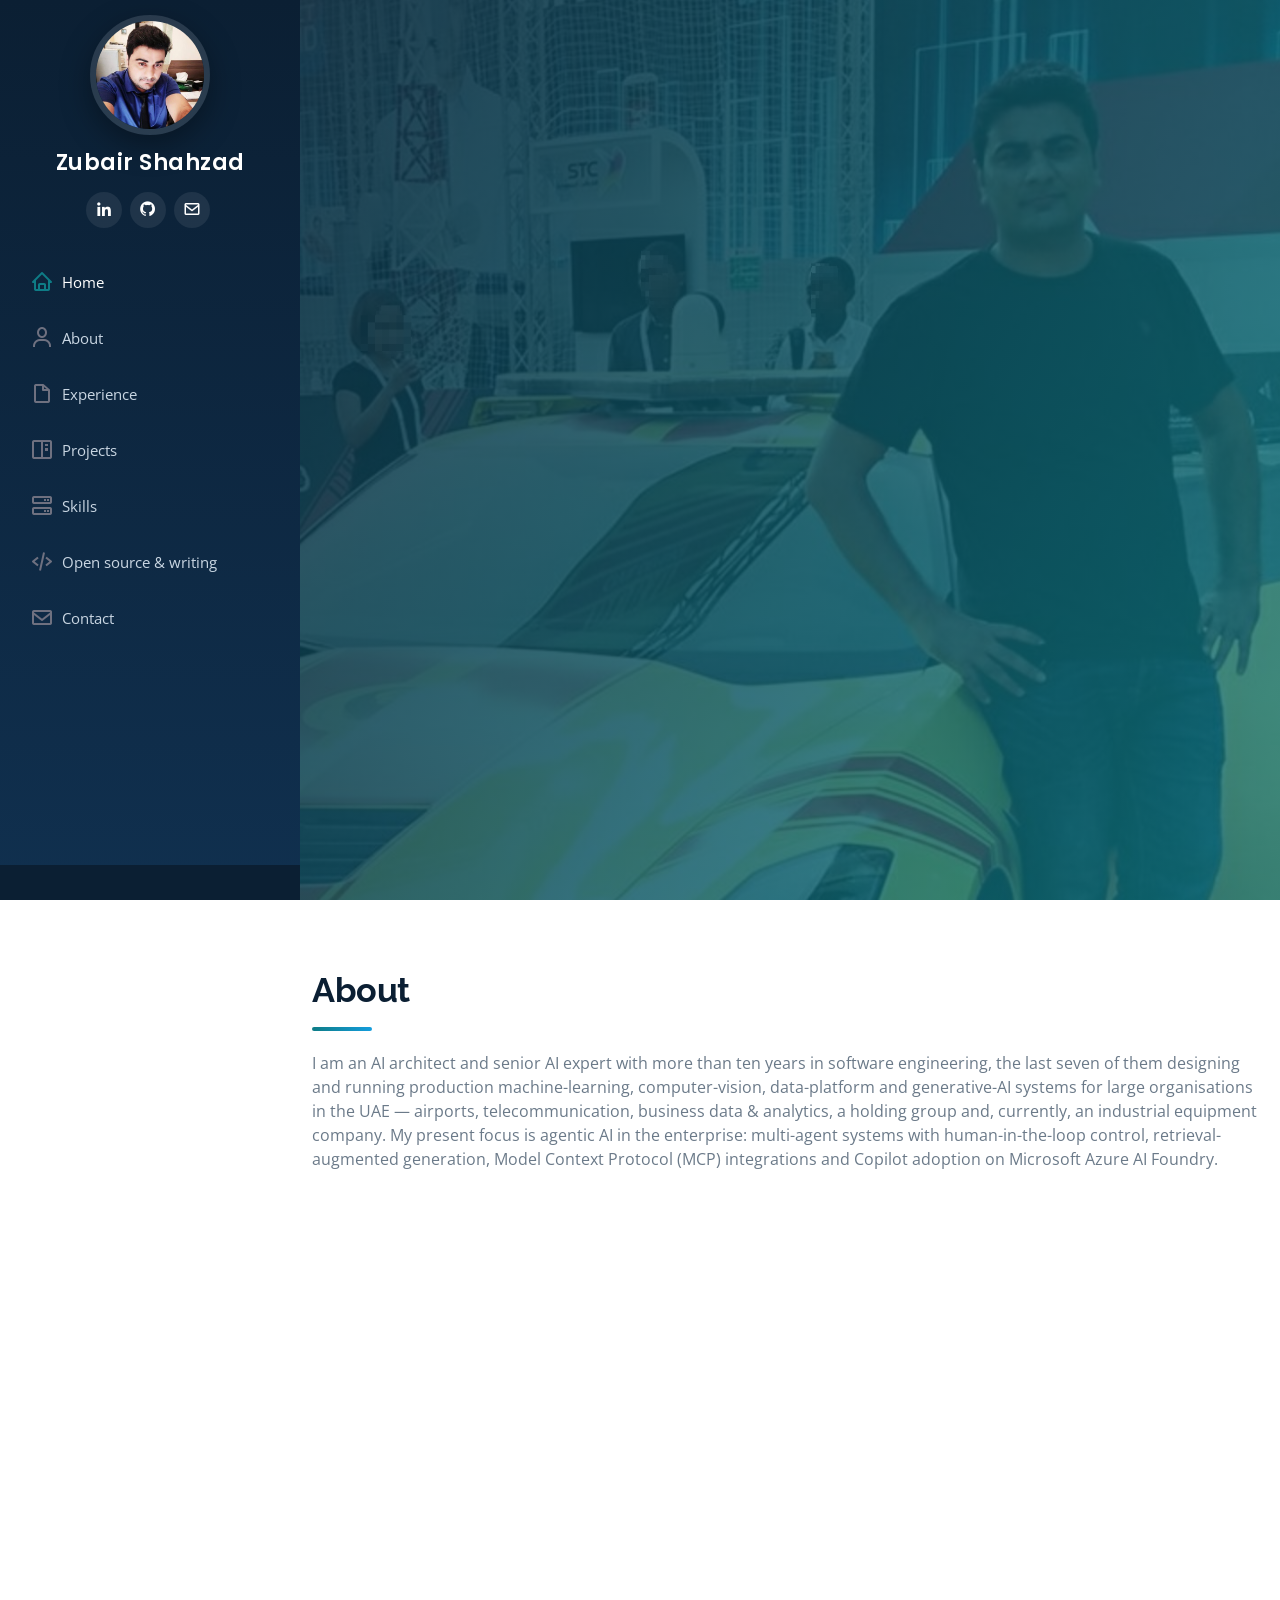
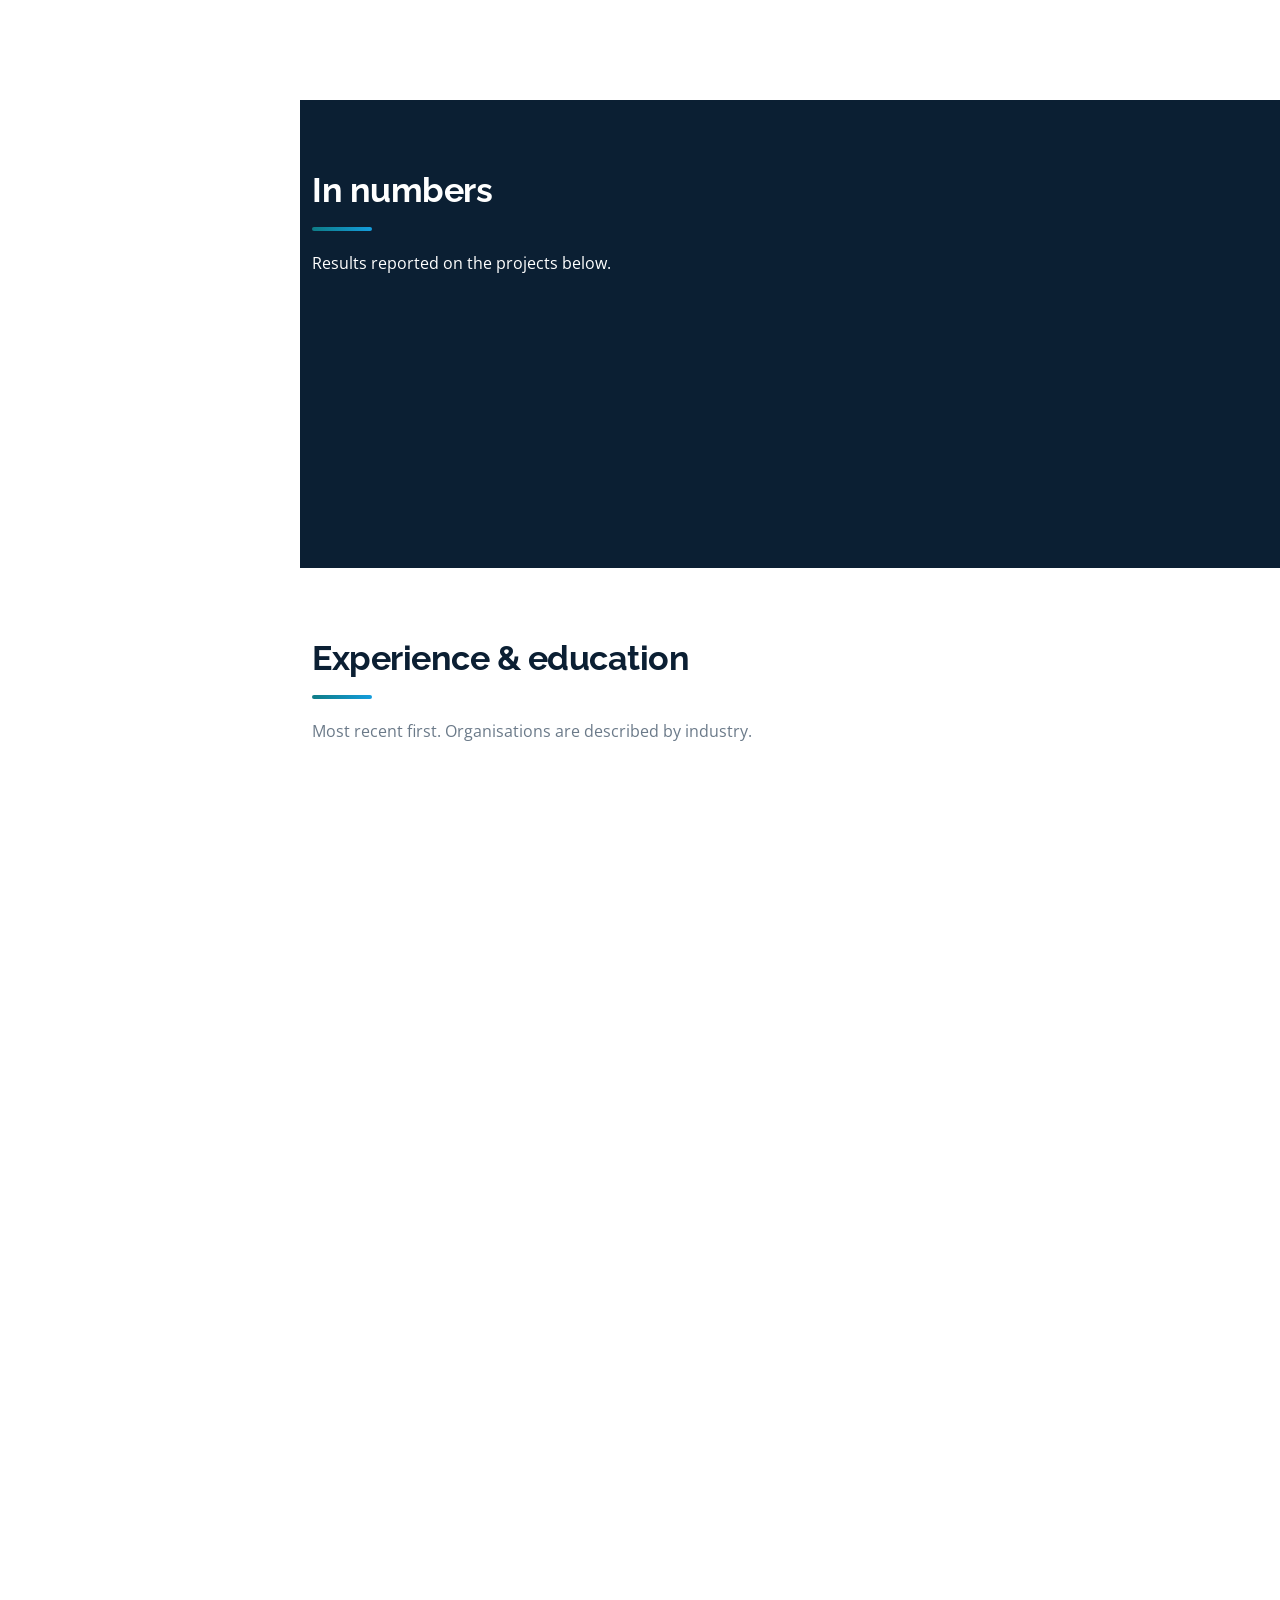
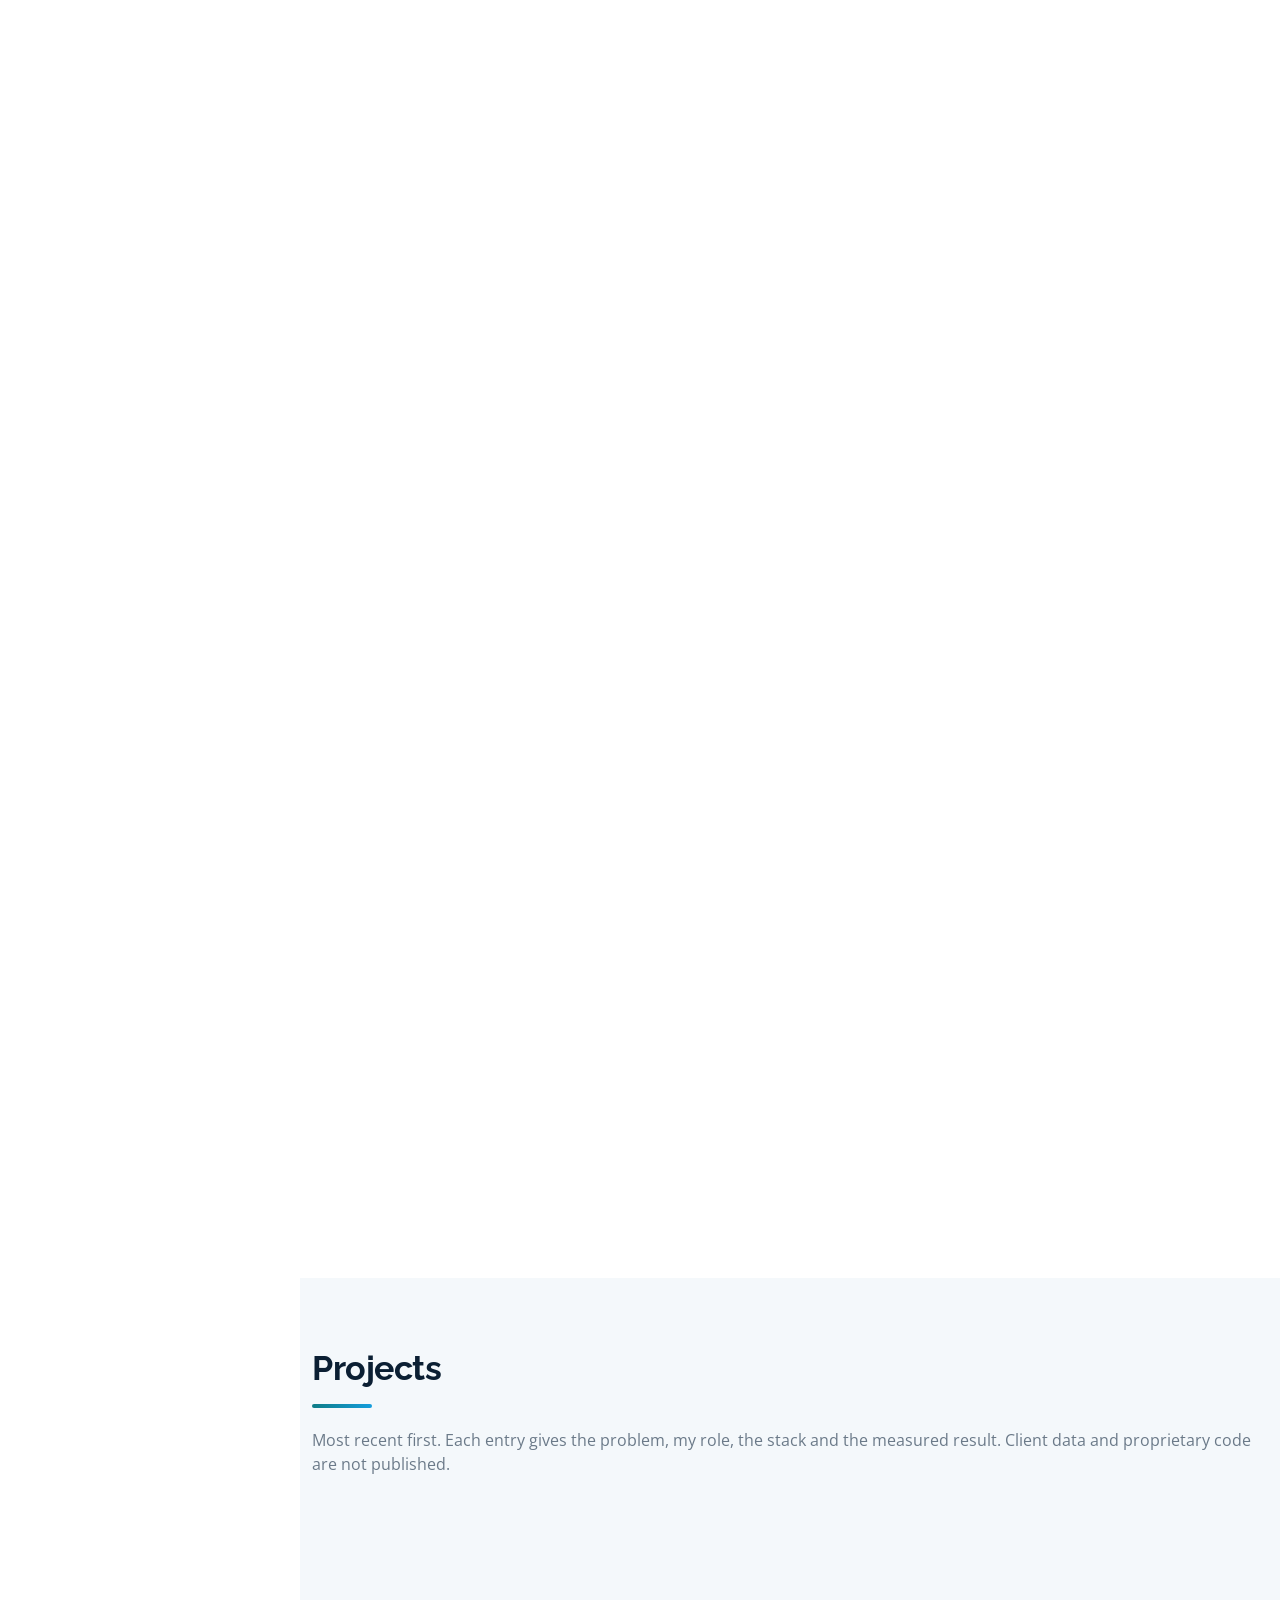
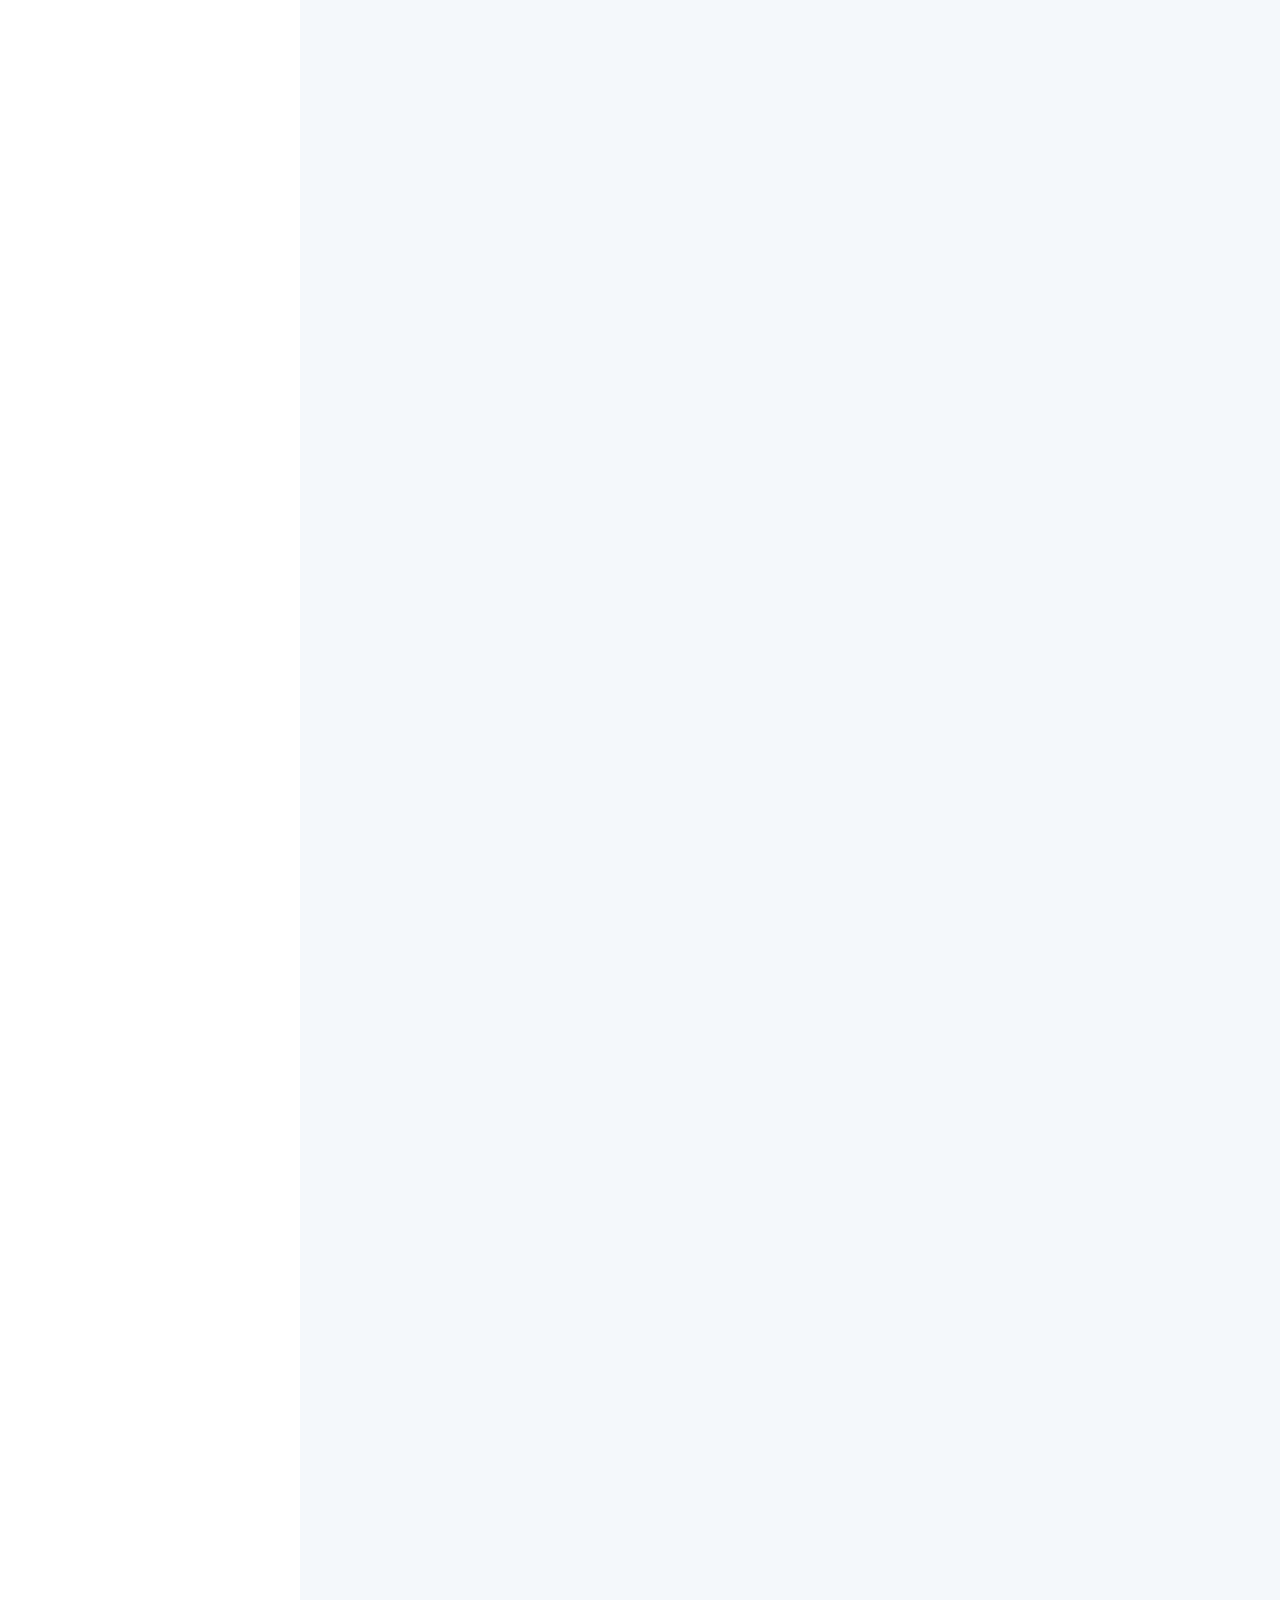
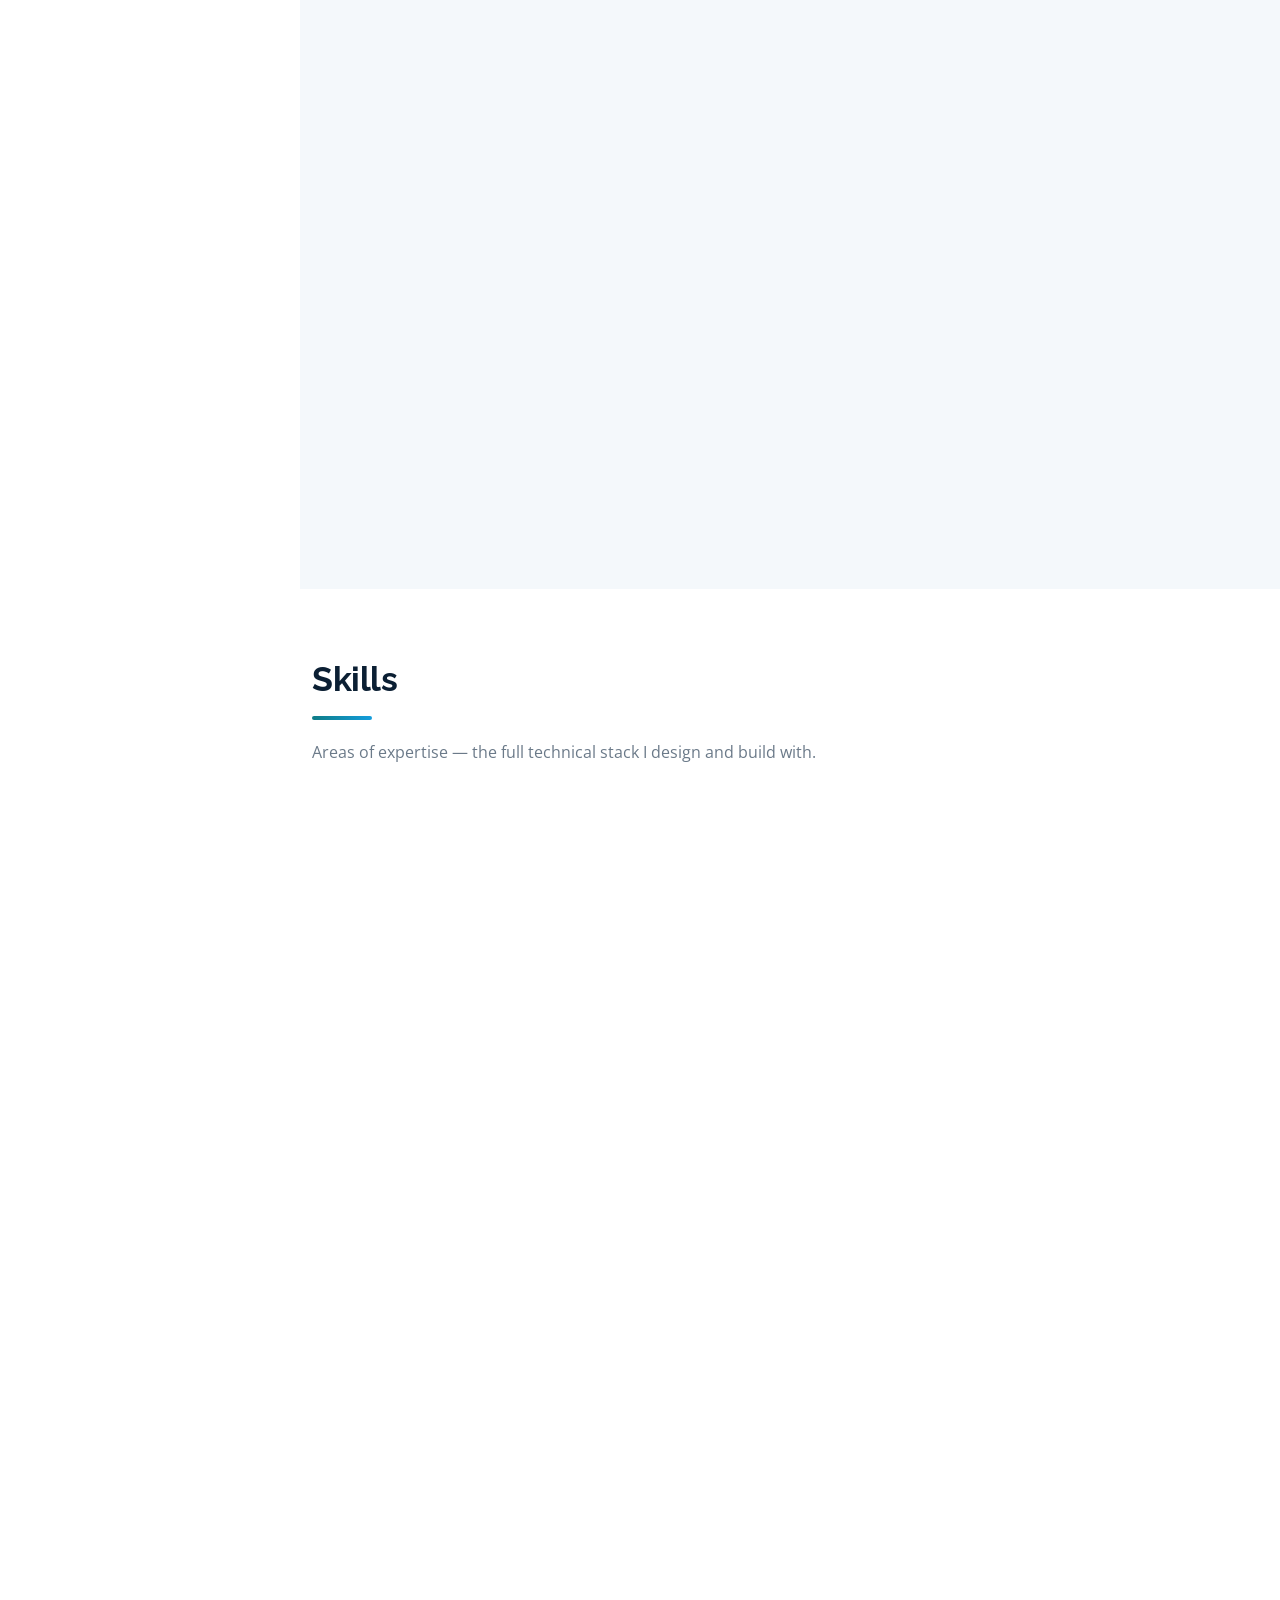
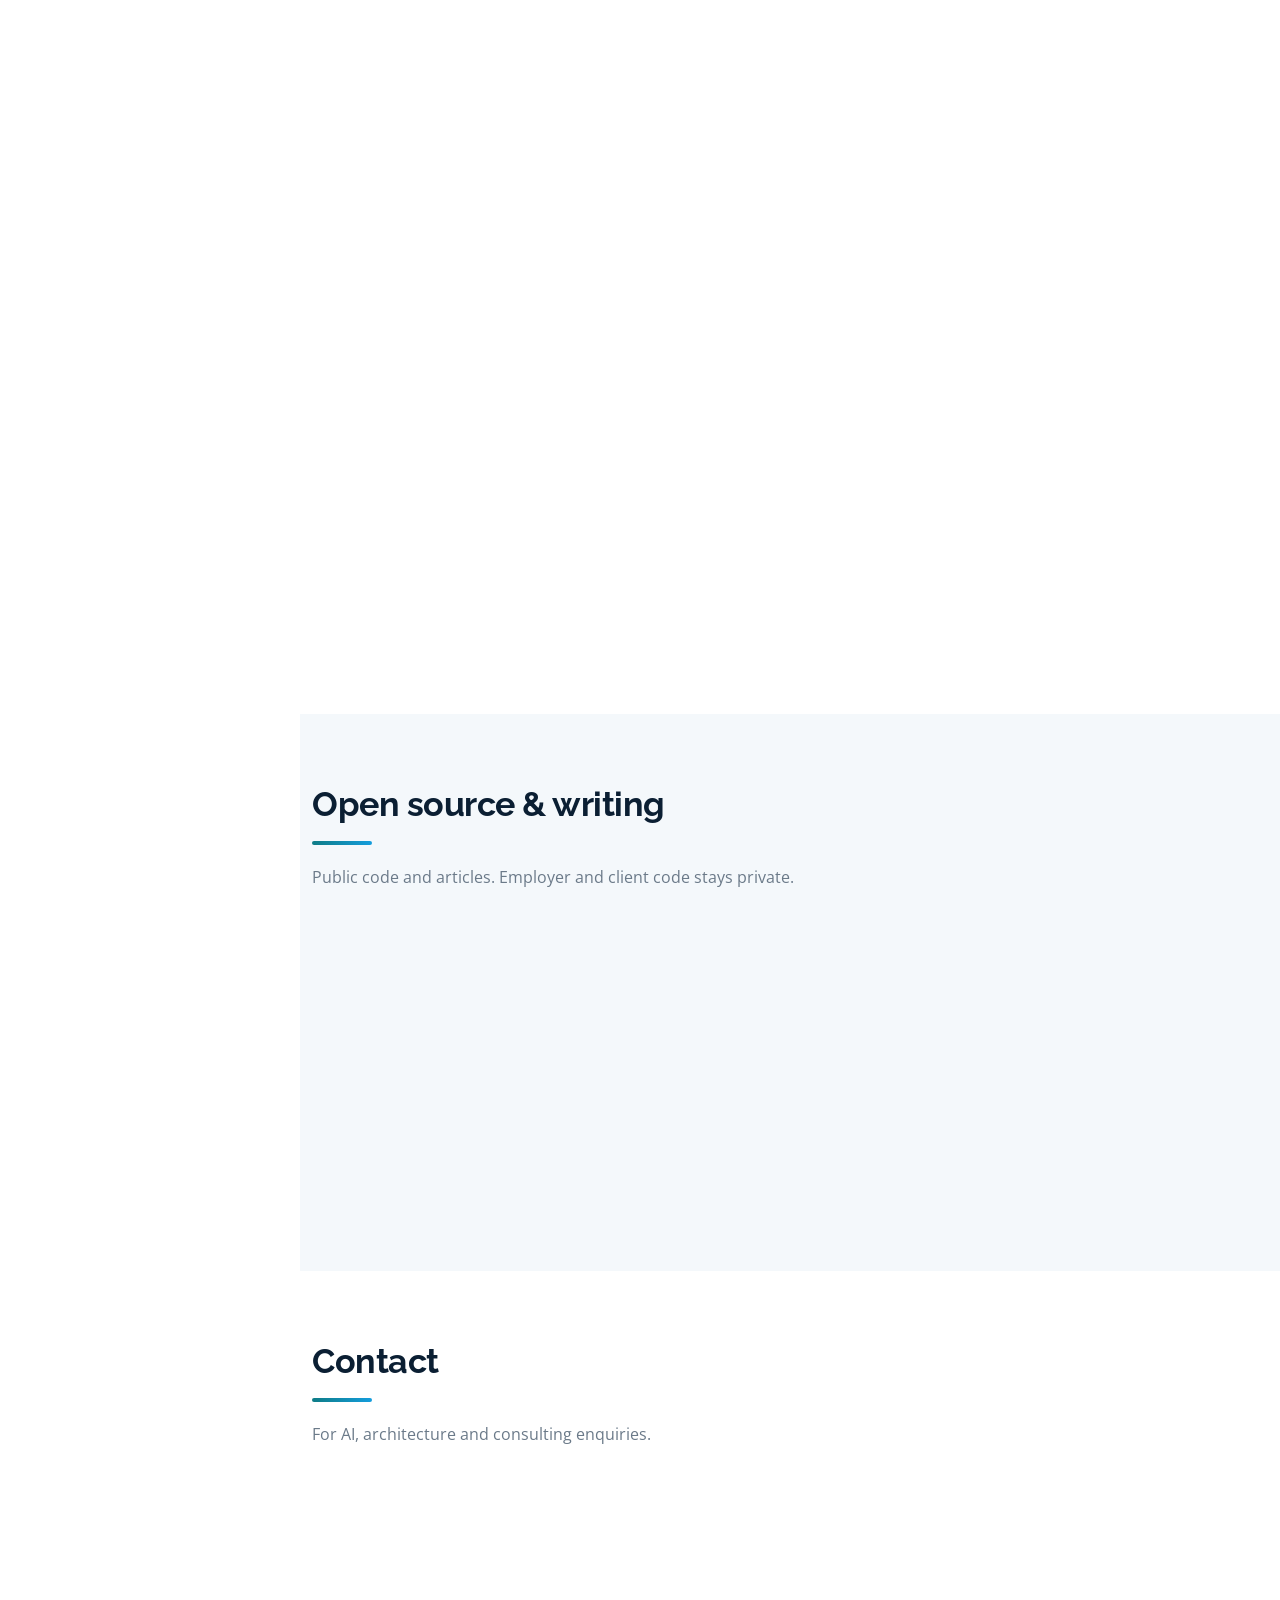
==== commit cf48d986: "Restore the original design as the live page Revert f69e49b: public/index.html is the original templ" ====
--- a/public/index.html
+++ b/public/index.html
@@ -1,527 +1,620 @@
 <!DOCTYPE html>
 <html lang="en">
+
 <head>
   <meta charset="utf-8">
-  <meta name="viewport" content="width=device-width, initial-scale=1">
-  <title>Zubair Shahzad — Senior AI Expert &amp; Solution Architect</title>
-  <meta name="description" content="Zubair Shahzad — AI expert and solution architect in Dubai: agentic AI, retrieval-augmented generation, MCP integrations, computer vision and data platforms on Microsoft Azure.">
+  <meta content="width=device-width, initial-scale=1.0" name="viewport">
+
+  <title>Zubair Shahzad — AI Architect</title>
+  <meta content="Zubair Shahzad — AI Architect in Dubai: agentic AI, retrieval-augmented generation, MCP integrations, computer vision and data platforms on Microsoft Azure." name="description">
+  <meta name="keywords" content="AI Architect, AI Expert, Zubair Shahzad, agentic AI, RAG, MCP, Azure AI Foundry, machine learning, data engineering, solution architect, Dubai">
   <meta name="author" content="Zubair Shahzad">
-  <meta name="theme-color" content="#0b1f33">
+  <meta property="og:title" content="Zubair Shahzad — AI Architect">
+  <meta property="og:description" content="Agentic AI, RAG, MCP integrations, computer vision and data platforms — production work for airports, telecoms, data companies and industrial dealers in the UAE.">
   <link rel="canonical" href="https://zubairshehzad.com/">
-  <meta property="og:type" content="website">
-  <meta property="og:url" content="https://zubairshehzad.com/">
-  <meta property="og:title" content="Zubair Shahzad — Senior AI Expert &amp; Solution Architect">
-  <meta property="og:description" content="Agentic AI, RAG, MCP integrations, computer vision and data platforms — production work for airports, telecoms, data companies and industrial dealers in the UAE.">
-  <meta property="og:image" content="https://zubairshehzad.com/assets/img/og-image.jpg">
-  <meta property="og:image:width" content="1200">
-  <meta property="og:image:height" content="630">
-  <meta name="twitter:card" content="summary_large_image">
-  <link rel="icon" href="favicon.ico" sizes="any">
-  <link rel="icon" href="assets/img/favicon-32.png" type="image/png" sizes="32x32">
-  <link rel="apple-touch-icon" href="assets/img/apple-touch-icon.png">
-  <link rel="preconnect" href="https://fonts.googleapis.com">
-  <link rel="preconnect" href="https://fonts.gstatic.com" crossorigin>
-  <link href="https://fonts.googleapis.com/css2?family=Inter:wght@400;500;600;700;800&display=swap" rel="stylesheet">
+
+  <!-- Favicons -->
+  <link href="assets/img/profile-img2.jpg" rel="icon">
+  <link href="assets/img/profile-img2.jpg" rel="apple-touch-icon">
+
+  <!-- Google Fonts -->
+  <link href="https://fonts.googleapis.com/css?family=Open+Sans:300,300i,400,400i,600,600i,700,700i|Raleway:300,300i,400,400i,500,500i,600,600i,700,700i|Poppins:300,300i,400,400i,500,500i,600,600i,700,700i" rel="stylesheet">
+
+  <!-- Vendor CSS Files -->
+  <link href="assets/vendor/aos/aos.css" rel="stylesheet">
+  <link href="assets/vendor/bootstrap/css/bootstrap.min.css" rel="stylesheet">
+  <link href="assets/vendor/bootstrap-icons/bootstrap-icons.css" rel="stylesheet">
+  <link href="assets/vendor/boxicons/css/boxicons.min.css" rel="stylesheet">
+  <link href="assets/vendor/glightbox/css/glightbox.min.css" rel="stylesheet">
+  <link href="assets/vendor/swiper/swiper-bundle.min.css" rel="stylesheet">
+
+  <!-- Template Main CSS File -->
+  <link href="assets/css/style.css" rel="stylesheet">
   <style>
-    :root {
-      --navy: #0b1f33; --navy-2: #10304f; --ink: #0f1d2b; --muted: #5b6b7b; --line: #e3e9ef;
-      --soft: #f5f8fa; --white: #fff; --accent: #0e7c86; --accent-soft: #e3f3f4; --glow: #2dd4bf;
-      --radius: 16px; --max: 1160px;
-    }
-    * { box-sizing: border-box; margin: 0; padding: 0; }
-    html { scroll-behavior: smooth; scroll-padding-top: 76px; }
-    body { font-family: Inter, system-ui, -apple-system, "Segoe UI", sans-serif; color: var(--ink); background: var(--white); line-height: 1.6; -webkit-font-smoothing: antialiased; }
-    a { color: inherit; text-decoration: none; }
-    img { max-width: 100%; display: block; }
-    .wrap { max-width: var(--max); margin: 0 auto; padding: 0 24px; }
-    section { padding: 96px 0; }
-    .eyebrow { font-size: 13px; font-weight: 700; letter-spacing: .12em; text-transform: uppercase; color: var(--accent); margin-bottom: 10px; }
-    h2 { font-size: clamp(28px, 3.4vw, 40px); line-height: 1.15; letter-spacing: -.02em; font-weight: 800; color: var(--navy); }
-    .lead { color: var(--muted); font-size: 17px; max-width: 640px; margin-top: 12px; }
-    .btn { display: inline-flex; align-items: center; gap: 8px; padding: 12px 22px; border-radius: 999px; font-weight: 600; font-size: 15px; transition: transform .15s, background .15s, color .15s; }
-    .btn:hover { transform: translateY(-1px); }
-    .btn-primary { background: var(--glow); color: var(--navy); }
-    .btn-primary:hover { background: #5eead4; }
-    .btn-ghost { border: 1.5px solid rgba(255,255,255,.35); color: #fff; }
-    .btn-ghost:hover { background: rgba(255,255,255,.1); }
-    .chip { display: inline-block; background: var(--accent-soft); color: #0b5560; font-size: 12px; font-weight: 600; padding: 4px 10px; border-radius: 999px; }
-    .chips { display: flex; flex-wrap: wrap; gap: 6px; }
-    a:focus-visible, button:focus-visible { outline: 2px solid var(--accent); outline-offset: 3px; border-radius: 8px; }
-    .nav :focus-visible, .hero :focus-visible, .cta :focus-visible { outline-color: var(--glow); }
-
-    /* Nav */
-    .nav { position: sticky; top: 0; z-index: 50; background: rgba(11,31,51,.92); backdrop-filter: blur(10px); border-bottom: 1px solid rgba(255,255,255,.08); }
-    .nav .wrap { display: flex; align-items: center; justify-content: space-between; height: 68px; }
-    .brand { display: flex; align-items: center; gap: 10px; color: #fff; font-weight: 700; font-size: 16px; }
-    .brand img { width: 34px; height: 34px; border-radius: 50%; border: 2px solid rgba(255,255,255,.2); object-fit: cover; }
-    .nav ul { display: flex; gap: 28px; list-style: none; align-items: center; }
-    .nav ul a { color: #c9d6e2; font-size: 14.5px; font-weight: 500; }
-    .nav ul a:hover { color: #fff; }
-    .nav .btn { padding: 8px 18px; font-size: 14px; }
-    .nav ul a.btn-primary, .nav ul a.btn-primary:hover { color: var(--navy); }
-    .nav-toggle { display: none; background: none; border: 0; color: #fff; font-size: 26px; cursor: pointer; line-height: 1; }
-
-    /* Hero */
-    .hero { background: radial-gradient(900px 500px at 85% 20%, rgba(45,212,191,.18), transparent 60%), linear-gradient(180deg, var(--navy) 0%, var(--navy-2) 100%); color: #fff; position: relative; overflow: hidden; padding: 88px 0 72px; }
-    .hero::before { content: ""; position: absolute; inset: 0; background-image: linear-gradient(rgba(255,255,255,.04) 1px, transparent 1px), linear-gradient(90deg, rgba(255,255,255,.04) 1px, transparent 1px); background-size: 48px 48px; mask-image: linear-gradient(180deg, #000 30%, transparent 100%); }
-    .hero .wrap { position: relative; display: grid; grid-template-columns: 1.25fr .9fr; gap: 56px; align-items: center; }
-    .badge { display: inline-flex; align-items: center; gap: 8px; background: rgba(45,212,191,.12); border: 1px solid rgba(45,212,191,.35); color: #a7f3e9; font-size: 13px; font-weight: 600; padding: 6px 14px; border-radius: 999px; margin-bottom: 22px; }
-    .badge::before { content: ""; width: 8px; height: 8px; border-radius: 50%; background: var(--glow); box-shadow: 0 0 0 4px rgba(45,212,191,.25); }
-    .hero h1 { font-size: clamp(36px, 5.2vw, 60px); line-height: 1.05; letter-spacing: -.03em; font-weight: 800; }
-    .hero h1 em { font-style: normal; background: linear-gradient(90deg, #5eead4, #38bdf8); -webkit-background-clip: text; background-clip: text; color: transparent; }
-    .hero .sub { color: #c9d6e2; font-size: 18px; margin: 20px 0 30px; max-width: 560px; }
-    .hero .ctas { display: flex; flex-wrap: wrap; gap: 12px; }
-    .worked { margin-top: 44px; }
-    .worked p { font-size: 12.5px; letter-spacing: .1em; text-transform: uppercase; color: #8aa0b4; font-weight: 600; margin-bottom: 12px; }
-    .worked ul { list-style: none; display: flex; flex-wrap: wrap; gap: 8px 22px; }
-    .worked li { color: #e2ebf3; font-weight: 600; font-size: 15px; opacity: .85; }
-    .portrait { position: relative; justify-self: end; width: 100%; max-width: 400px; }
-    .portrait img { width: 100%; aspect-ratio: 1; object-fit: cover; border-radius: 24px; border: 1px solid rgba(255,255,255,.15); box-shadow: 0 30px 60px rgba(0,0,0,.35); }
-    .float-card { position: absolute; background: #fff; color: var(--ink); border-radius: 14px; padding: 12px 16px; box-shadow: 0 16px 40px rgba(0,0,0,.25); font-size: 13px; }
-    .float-card strong { display: block; font-size: 20px; color: var(--navy); letter-spacing: -.02em; }
-    .float-card.b { right: -18px; top: 26px; }
-
-    /* Metrics */
-    .metrics { padding: 0; margin-top: -1px; background: var(--navy-2); }
-    .metrics { border-top: 1px solid rgba(255,255,255,.08); }
-    .metrics .grid { display: grid; grid-template-columns: repeat(4, 1fr); }
-    .metric { padding: 30px 24px; color: #fff; }
-    .metric:first-child { padding-left: 0; }
-    .metric + .metric { border-left: 1px solid rgba(255,255,255,.08); }
-    .metric strong { font-size: 38px; font-weight: 800; letter-spacing: -.03em; color: var(--glow); display: block; line-height: 1.1; }
-    .metric span { color: #c9d6e2; font-size: 14.5px; }
-
-    /* About */
-    .about .wrap { display: grid; grid-template-columns: .8fr 1.2fr; gap: 56px; align-items: start; }
-    .about p { font-size: 17px; color: #33475b; margin-top: 16px; }
-    .facts { display: grid; grid-template-columns: 1fr 1fr; gap: 14px; margin-top: 28px; }
-    .fact { border: 1px solid var(--line); border-radius: 12px; padding: 14px 16px; }
-    .fact small { display: block; color: var(--muted); font-size: 12px; font-weight: 600; text-transform: uppercase; letter-spacing: .08em; }
-    .fact div { font-weight: 600; font-size: 14.5px; margin-top: 2px; }
-
-    /* Projects */
-    .projects { background: var(--soft); }
-    .section-head { display: flex; justify-content: space-between; align-items: end; gap: 24px; flex-wrap: wrap; margin-bottom: 40px; }
-    .featured { display: grid; grid-template-columns: repeat(3, 1fr); gap: 20px; margin-bottom: 20px; }
-    .card { background: #fff; border: 1px solid var(--line); border-radius: var(--radius); padding: 24px; display: flex; flex-direction: column; transition: transform .2s, box-shadow .2s; }
-    .card:hover { transform: translateY(-3px); box-shadow: 0 18px 40px rgba(11,31,51,.10); }
-    .card .meta { font-size: 13px; color: var(--muted); font-weight: 500; }
-    .card h3 { font-size: 18px; line-height: 1.3; color: var(--navy); margin: 6px 0 10px; letter-spacing: -.01em; }
-    .card p { font-size: 14.5px; color: #3b4f63; margin-bottom: 16px; }
-    .card .result { margin-top: auto; padding-top: 14px; border-top: 1px dashed var(--line); margin-bottom: 14px; }
-    .card .result strong { font-size: 24px; color: var(--accent); letter-spacing: -.02em; display: block; line-height: 1.2; }
-    .card .result span { font-size: 13px; color: var(--muted); }
-    .card.feature { border-top: 4px solid var(--accent); }
-    .section-head.more { margin: 48px 0 20px; align-items: center; }
-    .section-head.more h3 { font-size: 20px; color: var(--navy); }
-    .filters { display: flex; gap: 8px; flex-wrap: wrap; }
-    .filters button { font: inherit; font-size: 14px; font-weight: 600; border: 1px solid var(--line); background: #fff; color: var(--ink); padding: 8px 16px; border-radius: 999px; cursor: pointer; }
-    .filters button.on { background: var(--navy); border-color: var(--navy); color: #fff; }
-    .grid-3 { display: grid; grid-template-columns: repeat(3, 1fr); gap: 20px; }
-    .grid-3 .card h3 { font-size: 16.5px; }
-    .grid-3 .card .result strong { font-size: 19px; }
-    .card[hidden] { display: none; }
-
-    /* Experience */
-    .exp .wrap { display: grid; grid-template-columns: 1.3fr 1fr; gap: 56px; }
-    .timeline { margin-top: 32px; border-left: 2px solid var(--line); padding-left: 26px; }
-    .role { position: relative; padding-bottom: 28px; }
-    .role::before { content: ""; position: absolute; left: -33px; top: 6px; width: 12px; height: 12px; border-radius: 50%; background: #fff; border: 3px solid var(--accent); }
-    .role .when { font-size: 13px; font-weight: 600; color: var(--accent); }
-    .role h3 { font-size: 17px; color: var(--navy); margin: 2px 0; }
-    .role .org { font-size: 14px; color: var(--muted); }
-    .role p { font-size: 14.5px; color: #3b4f63; margin-top: 6px; }
-    .earlier { margin-top: 4px; }
-    .earlier h4 { font-size: 13px; text-transform: uppercase; letter-spacing: .1em; color: var(--muted); margin-bottom: 10px; }
-    .earlier li { list-style: none; display: flex; justify-content: space-between; gap: 16px; padding: 9px 0; border-bottom: 1px solid var(--line); font-size: 14.5px; }
-    .earlier li span:last-child { color: var(--muted); white-space: nowrap; }
-    .panel { background: var(--soft); border-radius: var(--radius); padding: 28px; margin-top: 32px; }
-    .panel h3 { font-size: 15px; text-transform: uppercase; letter-spacing: .1em; color: var(--muted); margin-bottom: 14px; }
-    .panel .item { padding: 12px 0; border-bottom: 1px solid var(--line); }
-    .panel .item:last-child { border-bottom: 0; }
-    .panel .item strong { color: var(--navy); font-size: 15.5px; }
-    .panel .item div { font-size: 14px; color: var(--muted); }
-    .panel + .panel { margin-top: 20px; }
-
-    /* Skills */
-    .skills { background: var(--soft); }
-    .skill-grid { display: grid; grid-template-columns: repeat(2, 1fr); gap: 20px; margin-top: 40px; }
-    .skill { background: #fff; border: 1px solid var(--line); border-radius: var(--radius); padding: 22px; }
-    .skill header { display: flex; justify-content: space-between; align-items: baseline; margin-bottom: 12px; }
-    .skill h3 { font-size: 16px; color: var(--navy); }
-    .skill header span { font-size: 12.5px; color: var(--muted); font-weight: 600; }
-    .skill .chip { background: var(--soft); color: #33475b; border: 1px solid var(--line); font-weight: 500; }
-
-    /* Writing */
-    .writing .cols { display: grid; grid-template-columns: 1fr 1fr; gap: 40px; margin-top: 36px; }
-    .links li { list-style: none; padding: 14px 0; border-bottom: 1px solid var(--line); }
-    .links a { font-weight: 600; color: var(--navy); }
-    .links a:hover { color: var(--accent); }
-    .links strong { font-weight: 600; color: var(--navy); }
-    .links span { display: block; font-size: 14px; color: var(--muted); }
-    .writing h3 { font-size: 15px; text-transform: uppercase; letter-spacing: .1em; color: var(--muted); }
-
-    /* Contact */
-    .contact { padding-top: 0; padding-bottom: 0; }
-    .cta { background: linear-gradient(120deg, var(--navy) 0%, #0e5a63 100%); color: #fff; border-radius: 24px; padding: 56px; display: grid; grid-template-columns: 1.2fr 1fr; gap: 40px; align-items: center; }
-    .cta > * { min-width: 0; }
-    .cta .eyebrow { color: var(--glow); }
-    .cta h2 { color: #fff; }
-    .cta p { color: #c9d6e2; margin-top: 12px; font-size: 17px; }
-    .contact-list { display: grid; gap: 12px; }
-    .contact-list a, .contact-list div { display: flex; align-items: center; gap: 14px; background: rgba(255,255,255,.07); border: 1px solid rgba(255,255,255,.12); border-radius: 12px; padding: 14px 18px; font-weight: 600; }
-    .contact-list a:hover { background: rgba(255,255,255,.13); }
-    .contact-list a > span:last-child, .contact-list div > span:last-child { min-width: 0; overflow-wrap: break-word; }
-    .contact-list small { display: block; font-weight: 500; color: #8aa0b4; font-size: 12px; text-transform: uppercase; letter-spacing: .08em; }
-    .ico { width: 36px; height: 36px; border-radius: 10px; background: rgba(45,212,191,.15); color: var(--glow); display: grid; place-items: center; flex: none; }
-    .ico svg { width: 18px; height: 18px; }
-
-    footer { padding: 32px 0; border-top: 1px solid var(--line); margin-top: 96px; }
-    footer .wrap { display: flex; justify-content: space-between; flex-wrap: wrap; gap: 12px; color: var(--muted); font-size: 14px; }
-
-    /* Responsive */
-    @media (max-width: 980px) {
-      .about .wrap, .exp .wrap, .cta { grid-template-columns: 1fr; }
-      .about .wrap { gap: 8px; }
-      .hero .wrap { grid-template-columns: 1.2fr 1fr; }
-      .float-card.b { right: -6px; }
-      .featured, .grid-3 { grid-template-columns: 1fr 1fr; }
-      .metrics .grid { grid-template-columns: 1fr 1fr; }
-      .metric:nth-child(3) { border-left: 0; padding-left: 0; }
-      .metric:nth-child(n+3) { border-top: 1px solid rgba(255,255,255,.08); }
-    }
-    @media (max-width: 760px) {
-      section { padding: 64px 0; }
-      .wrap { padding: 0 16px; }
-      .nav ul { display: none; position: absolute; top: 68px; left: 0; right: 0; flex-direction: column; align-items: stretch; gap: 0; background: var(--navy); padding: 8px 16px 16px; }
-      .nav ul.open { display: flex; }
-      .nav ul li a { display: block; padding: 12px 4px; }
-      .nav ul li a.btn { display: flex; justify-content: center; margin-top: 8px; padding: 12px 18px; }
-      .nav-toggle { display: block; }
-      .hero { padding: 56px 0 48px; }
-      .hero .wrap { grid-template-columns: 1fr; }
-      .portrait { justify-self: start; max-width: 320px; }
-      .featured, .grid-3, .skill-grid, .writing .cols, .facts { grid-template-columns: 1fr; }
-      .float-card.b { right: 12px; top: 12px; }
-      .cta { padding: 32px 18px; }
-      .contact-list a, .contact-list div { padding: 12px 14px; font-size: 15px; }
-      .metric { padding: 22px 16px; }
-      .metric strong { font-size: 28px; }
-      footer { margin-top: 64px; }
-    }
+    :root { --accent:#0e7c86; --accent-2:#149ddd; --navy:#0b1f33; --ink:#1f2d3a; --muted:#6b7a89; --line:#e4eaf0; --soft:#f4f8fb; }
+    body { color: var(--ink); }
+    #header { background: linear-gradient(180deg, #0b1f33 0%, #10304f 100%); }
+    #header .profile img { border: 6px solid rgba(255,255,255,.12); box-shadow: 0 10px 30px rgba(0,0,0,.35); }
+    #header .profile h1 { font-size: 22px; letter-spacing: .5px; }
+    #header .profile .social-links a { background: rgba(255,255,255,.08); }
+    #header .profile .social-links a:hover { background: var(--accent); }
+    .nav-menu a, .nav-menu a:focus { color: #c9d6e2; }
+    .nav-menu a:hover, .nav-menu .active, .nav-menu .active:focus, .nav-menu li:hover > a { color: #fff; }
+    .nav-menu a:hover i, .nav-menu .active i { color: var(--accent); }
+    #hero:before { background: linear-gradient(120deg, rgba(11,31,51,.92) 0%, rgba(14,124,134,.78) 100%); }
+    #hero h1 { font-size: 60px; letter-spacing: -1px; }
+    #hero .hero-tag { font-size: 15px; letter-spacing: .5px; opacity: .9; margin: 6px 0 14px; font-family: "Open Sans", sans-serif; }
+    #hero p { font-size: 24px; }
+    #hero .typed { color: #8fe3ea; border-bottom: 3px solid #8fe3ea; }
+    .hero-cta { margin-top: 26px; display: flex; flex-wrap: wrap; gap: 10px; }
+    .btn-hero { display: inline-block; padding: 10px 20px; border-radius: 999px; border: 1.5px solid rgba(255,255,255,.65); color: #fff; font-weight: 600; font-size: 14px; transition: all .2s; }
+    .btn-hero:hover { background: #fff; color: var(--navy); }
+    .btn-hero.primary { background: var(--accent); border-color: var(--accent); }
+    .btn-hero.primary:hover { background: #fff; color: var(--accent); }
+    @media (max-width: 768px) { #hero h1 { font-size: 36px; } #hero p { font-size: 18px; } }
+    section { padding: 70px 0; }
+    .section-title h2 { color: var(--navy); font-size: 34px; letter-spacing: -.5px; }
+    .section-title h2::after { background: linear-gradient(90deg, var(--accent), var(--accent-2)); width: 60px; height: 4px; border-radius: 2px; }
+    .section-title p { color: var(--muted); font-size: 16px; }
+    .section-bg { background: var(--soft); }
+    .about .content h3 { color: var(--navy); font-size: 28px; }
+    .about .content ul li { align-items: flex-start; }
+    .about .content ul i { color: var(--accent); }
+    .about img { border-radius: 14px; box-shadow: 0 16px 40px rgba(11,31,51,.15); }
+    .facts { background: var(--navy); color: #fff; }
+    .facts .section-title h2, .facts .section-title p { color: #fff; }
+    .facts .count-box { background: rgba(255,255,255,.06); border-radius: 14px; padding: 28px 24px 24px 24px; width: 100%; margin: 0 6px 12px; }
+    .facts .count-box i { color: #8fe3ea; background: transparent; font-size: 36px; }
+    .facts .count-box span { color: #fff; font-size: 40px; font-weight: 700; }
+    .facts .count-box p { color: #d7e3ee; }
+    .facts .count-box p strong { color: #fff; display: block; font-size: 16px; }
+    .resume .resume-title { color: var(--navy); font-size: 24px; }
+    .resume .resume-item { border-left: 2px solid var(--accent); }
+    .resume .resume-item::before { border: 2px solid var(--accent); }
+    .resume .resume-item h4 { color: var(--navy); font-size: 17px; }
+    .resume .resume-item h5 { background: #e3f3f4; color: var(--accent); border-radius: 999px; }
+    #portfolio-flters li { border-radius: 999px; background: #fff; border: 1px solid var(--line); padding: 7px 16px; margin: 0 4px 8px; }
+    #portfolio-flters li.filter-active, #portfolio-flters li:hover { background: var(--accent); border-color: var(--accent); color: #fff; }
+    .proj-card { background: #fff; border: 1px solid var(--line); border-top: 4px solid var(--accent); border-radius: 14px; padding: 22px; height: 100%; display: flex; flex-direction: column; margin-bottom: 26px; transition: transform .2s, box-shadow .2s; }
+    .proj-card:hover { transform: translateY(-4px); box-shadow: 0 18px 40px rgba(11,31,51,.12); }
+    .proj-card .proj-num { display: inline-block; background: var(--navy); color: #fff; font-weight: 700; border-radius: 6px; padding: 2px 9px; font-size: 12px; margin-bottom: 10px; width: max-content; letter-spacing: .5px; }
+    .proj-card h4 { font-size: 17px; font-weight: 700; color: var(--navy); line-height: 1.3; margin: 0 0 6px; }
+    .proj-card .proj-meta { color: var(--muted); font-size: 13px; margin-bottom: 10px; }
+    .proj-card p { font-size: 14px; line-height: 1.6; margin-bottom: 10px; }
+    .proj-card .proj-stack { margin-top: auto; padding-top: 8px; }
+    .chip { display: inline-block; background: #e3f3f4; color: #0b5560; font-size: 11.5px; font-weight: 600; padding: 3px 9px; border-radius: 999px; margin: 0 6px 6px 0; }
+    .skill-list { list-style: none; padding: 0; }
+    .skill-list li { background: #fff; border: 1px solid var(--line); border-radius: 12px; padding: 14px 16px; margin-bottom: 12px; font-size: 14px; line-height: 1.6; }
+    .skill-list strong { color: var(--accent); display: block; margin-bottom: 2px; }
+    .services h4.title { color: var(--navy); font-size: 20px; margin-bottom: 14px; }
+    .services h4.title a { color: var(--accent); }
+    .articles-list { padding-left: 18px; }
+    .articles-list li { margin-bottom: 10px; font-size: 14.5px; }
+    .articles-list a { color: var(--accent); font-weight: 600; }
+    .contact .info { border-radius: 14px; box-shadow: 0 10px 30px rgba(11,31,51,.08); }
+    .contact .info i { background: #e3f3f4; color: var(--accent); }
+    .contact .info h4 { color: var(--navy); }
+    .contact .info a { color: var(--accent); }
+    .back-to-top { background: var(--accent); }
+    #footer { background: var(--navy); }
   </style>
 </head>
+
 <body>
 
-  <header class="nav">
-    <div class="wrap">
-      <a href="#top" class="brand"><img src="assets/img/profile-img2.jpg" alt="" width="34" height="34">Zubair Shahzad</a>
-      <button type="button" class="nav-toggle" aria-label="Open menu" aria-controls="menu" aria-expanded="false">&#9776;</button>
-      <ul id="menu">
-        <li><a href="#about">About</a></li>
-        <li><a href="#projects">Projects</a></li>
-        <li><a href="#experience">Experience</a></li>
-        <li><a href="#skills">Skills</a></li>
-        <li><a href="#writing">Writing</a></li>
-        <li><a href="#contact" class="btn btn-primary">Get in touch</a></li>
-      </ul>
+  <!-- ======= Mobile nav toggle button ======= -->
+  <i class="bi bi-list mobile-nav-toggle d-xl-none"></i>
+
+  <!-- ======= Header ======= -->
+  <header id="header">
+    <div class="d-flex flex-column">
+
+      <div class="profile">
+        <img src="assets/img/profile-img2.jpg" alt="Zubair Shahzad" class="img-fluid rounded-circle">
+        <h1 class="text-light"><a href="index.html">Zubair Shahzad</a></h1>
+        <div class="social-links mt-3 text-center">
+          <a href="https://www.linkedin.com/in/zubairshahzad/" class="linkedin" target="_blank" rel="noopener"><i class="bx bxl-linkedin"></i></a>
+          <a href="https://github.com/zubairshahzadarain" class="github" target="_blank" rel="noopener"><i class="bx bxl-github"></i></a>
+          <a href="mailto:zubairshahzadarain@gmail.com" class="google-plus"><i class="bx bx-envelope"></i></a>
+        </div>
+      </div>
+
+      <nav id="navbar" class="nav-menu navbar">
+        <ul>
+          <li><a href="#hero" class="nav-link scrollto active"><i class="bx bx-home"></i> <span>Home</span></a></li>
+          <li><a href="#about" class="nav-link scrollto"><i class="bx bx-user"></i> <span>About</span></a></li>
+          <li><a href="#resume" class="nav-link scrollto"><i class="bx bx-file-blank"></i> <span>Experience</span></a></li>
+          <li><a href="#portfolio" class="nav-link scrollto"><i class="bx bx-book-content"></i> <span>Projects</span></a></li>
+          <li><a href="#skills" class="nav-link scrollto"><i class="bx bx-server"></i> <span>Skills</span></a></li>
+          <li><a href="#services" class="nav-link scrollto"><i class="bx bx-code-alt"></i> <span>Open source & writing</span></a></li>
+          <li><a href="#contact" class="nav-link scrollto"><i class="bx bx-envelope"></i> <span>Contact</span></a></li>
+        </ul>
+      </nav><!-- .nav-menu -->
     </div>
-  </header>
-
-  <section class="hero" id="top">
-    <div class="wrap">
-      <div>
-        <span class="badge">Available for AI consulting · CodePilot AI</span>
-        <h1>I build <em>production AI agents</em> for the enterprise.</h1>
-        <p class="sub">Senior AI Expert &amp; Solution Architect in Dubai. Agentic AI, RAG, MCP integrations, computer vision and data platforms on Microsoft Azure, from architecture to deployment.</p>
-        <div class="ctas">
-          <a class="btn btn-primary" href="#projects">See my work →</a>
-          <a class="btn btn-ghost" href="#contact">Contact me</a>
-          <a class="btn btn-ghost" href="https://www.linkedin.com/in/zubairshahzad/" target="_blank" rel="noopener">LinkedIn</a>
-        </div>
-        <div class="worked">
-          <p>Delivered for</p>
-          <ul>
-            <li>Abu Dhabi Airports</li><li>Dun &amp; Bradstreet</li><li>e&amp; (Etisalat)</li><li>WFC Holding</li><li>Caterpillar dealer, UAE</li>
-          </ul>
-        </div>
-      </div>
-      <div class="portrait">
-        <img src="assets/img/profile-img.jpg" alt="Zubair Shahzad presenting" width="460" height="460" fetchpriority="high">
-        <div class="float-card b"><strong>AI-103</strong>Azure AI Apps &amp; Agents</div>
+  </header><!-- End Header -->
+
+  <!-- ======= Hero Section ======= -->
+  <section id="hero" class="d-flex flex-column justify-content-center align-items-center">
+    <div class="hero-container" data-aos="fade-in">
+      <h1>Zubair Shahzad</h1>
+      <p class="hero-tag">Agentic AI · RAG · MCP integrations · Computer vision · Data platforms — on Microsoft Azure</p>
+      <p>I'm a <span class="typed" data-typed-items="AI Architect, Senior AI Expert, Solution Architect, Generative &amp; Agentic AI Lead, Data Platform Architect"></span></p>
+      <div class="hero-cta">
+        <a class="btn-hero primary" href="#portfolio">See projects</a>
+        <a class="btn-hero" href="https://www.linkedin.com/in/zubairshahzad/" target="_blank" rel="noopener">LinkedIn</a>
+        <a class="btn-hero" href="https://github.com/zubairshahzadarain" target="_blank" rel="noopener">GitHub</a>
+        <a class="btn-hero" href="mailto:zubairshahzadarain@gmail.com">Email</a>
       </div>
     </div>
-  </section>
-
-  <div class="metrics">
-    <div class="wrap grid">
-      <div class="metric"><strong>10+ yrs</strong><span>software engineering, 7 in ML &amp; AI</span></div>
-      <div class="metric"><strong>1,000+</strong><span>interactions a day on a voice RAG assistant</span></div>
-      <div class="metric"><strong>200+ hrs</strong><span>saved a month by a multi-agent system</span></div>
-      <div class="metric"><strong>10+</strong><span>enterprise systems behind one MCP layer</span></div>
+  </section><!-- End Hero -->
+
+  <main id="main">
+
+    <!-- ======= About Section ======= -->
+    <section id="about" class="about">
+      <div class="container">
+
+        <div class="section-title">
+          <h2>About</h2>
+          <p>I am an AI architect and senior AI expert with more than ten years in software engineering, the last seven of them designing and running production machine-learning, computer-vision, data-platform and generative-AI systems for large organisations in the UAE — airports, telecommunication, business data &amp; analytics, a holding group and, currently, an industrial equipment company. My present focus is agentic AI in the enterprise: multi-agent systems with human-in-the-loop control, retrieval-augmented generation, Model Context Protocol (MCP) integrations and Copilot adoption on Microsoft Azure AI Foundry.</p>
+        </div>
+
+        <div class="row">
+          <div class="col-lg-4" data-aos="fade-right">
+            <img src="assets/img/profile-img.jpg" class="img-fluid" alt="Zubair Shahzad">
+          </div>
+          <div class="col-lg-8 pt-4 pt-lg-0 content" data-aos="fade-left">
+            <h3>AI Architect &amp; Senior AI Expert</h3>
+            <p class="fst-italic">
+              I cover the whole chain: business problem → target architecture (TOGAF-aligned) → data pipelines and models → application code → deployment with Docker, Kubernetes and CI/CD → measured result in hours saved, accuracy achieved or cost reduced.
+            </p>
+            <div class="row">
+              <div class="col-lg-6">
+                <ul>
+                  <li><i class="bi bi-chevron-right"></i> <strong>Role:</strong> <span>AI Lead / AI Architect</span></li>
+                  <li><i class="bi bi-chevron-right"></i> <strong>Consultancy:</strong> <span>Founder, CodePilot AI (Abu Dhabi)</span></li>
+                  <li><i class="bi bi-chevron-right"></i> <strong>Location:</strong> <span>Dubai, UAE</span></li>
+                </ul>
+              </div>
+              <div class="col-lg-6">
+                <ul>
+                  <li><i class="bi bi-chevron-right"></i> <strong>Degrees:</strong> <span>MSc Cyber Security (UWL) · MSc Artificial Intelligence (UWL) · BS Software Engineering (Sukkur IBA)</span></li>
+                  <li><i class="bi bi-chevron-right"></i> <strong>Certifications:</strong> <span>Microsoft Azure AI Apps &amp; Agents Developer (AI-103) · Azure Data Engineer (DP-203) · TOGAF</span></li>
+                  <li><i class="bi bi-chevron-right"></i> <strong>Email:</strong> <a href="mailto:zubairshahzadarain@gmail.com">zubairshahzadarain@gmail.com</a></li>
+                </ul>
+              </div>
+            </div>
+          </div>
+        </div>
+
+      </div>
+    </section><!-- End About Section -->
+
+    <!-- ======= Facts Section ======= -->
+    <section id="facts" class="facts">
+      <div class="container">
+
+        <div class="section-title">
+          <h2>In numbers</h2>
+          <p>Results reported on the projects below.</p>
+        </div>
+
+        <div class="row no-gutters">
+          <div class="col-lg-3 col-md-6 d-md-flex align-items-md-stretch" data-aos="fade-up">
+            <div class="count-box">
+              <i class="bi bi-cpu"></i>
+              <span data-purecounter-start="0" data-purecounter-end="10" data-purecounter-duration="1" class="purecounter"></span>
+              <p><strong>+ years</strong> in software engineering, 7 in ML &amp; AI</p>
+            </div>
+          </div>
+          <div class="col-lg-3 col-md-6 d-md-flex align-items-md-stretch" data-aos="fade-up" data-aos-delay="100">
+            <div class="count-box">
+              <i class="bi bi-chat-dots"></i>
+              <span data-purecounter-start="0" data-purecounter-end="1000" data-purecounter-duration="1" class="purecounter"></span>
+              <p><strong>+ interactions a day</strong> on a voice RAG assistant</p>
+            </div>
+          </div>
+          <div class="col-lg-3 col-md-6 d-md-flex align-items-md-stretch" data-aos="fade-up" data-aos-delay="200">
+            <div class="count-box">
+              <i class="bi bi-clock-history"></i>
+              <span data-purecounter-start="0" data-purecounter-end="200" data-purecounter-duration="1" class="purecounter"></span>
+              <p><strong>+ hours a month</strong> saved by a multi-agent system</p>
+            </div>
+          </div>
+          <div class="col-lg-3 col-md-6 d-md-flex align-items-md-stretch" data-aos="fade-up" data-aos-delay="300">
+            <div class="count-box">
+              <i class="bi bi-diagram-3"></i>
+              <span data-purecounter-start="0" data-purecounter-end="10" data-purecounter-duration="1" class="purecounter"></span>
+              <p><strong>+ enterprise systems</strong> behind one MCP layer</p>
+            </div>
+          </div>
+        </div>
+
+      </div>
+    </section><!-- End Facts Section -->
+
+    <!-- ======= Resume Section ======= -->
+    <section id="resume" class="resume">
+      <div class="container">
+
+        <div class="section-title">
+          <h2>Experience &amp; education</h2>
+          <p>Most recent first. Organisations are described by industry.</p>
+        </div>
+
+        <div class="row">
+          <div class="col-lg-6" data-aos="fade-up">
+            <h3 class="resume-title">Professional experience</h3>
+            <div class="resume-item">
+              <h4>AI Lead / AI Architect</h4>
+              <h5>Aug 2026 – present</h5>
+              <p><em>Industrial Equipment Company, UAE</em></p>
+              <ul><li>Teams AI assistant platform on Azure AI Foundry: voice agents, MCP integrations, AI call centre, enterprise identity (SSO / OBO).</li></ul>
+            </div>
+            <div class="resume-item">
+              <h4>Founder & AI Consultant</h4>
+              <h5>Jun 2026 – present</h5>
+              <p><em>CodePilot AI Information Technology Consultancy, Abu Dhabi</em></p>
+              <ul><li>Licensed AI consultancy: AI development, automation and data services for clients in the UAE.</li></ul>
+            </div>
+            <div class="resume-item">
+              <h4>Technical Lead — AI &amp; Solution Architect</h4>
+              <h5>May 2025 – Jun 2026</h5>
+              <p><em>IT Company — Airports account, UAE</em></p>
+              <ul><li>Multi-agent AI platform, RAG voice assistant, MCP integration layer, Copilot adoption.</li></ul>
+            </div>
+            <div class="resume-item">
+              <h4>Software Architect &amp; AI Automation Lead</h4>
+              <h5>Aug 2024 – Mar 2025</h5>
+              <p><em>Airports, UAE</em></p>
+              <ul><li>Data platform, computer vision, forecasting, network automation.</li></ul>
+            </div>
+            <div class="resume-item">
+              <h4>Solution Architect — Document Intelligence &amp; RPA</h4>
+              <h5>Nov 2022 – Aug 2024</h5>
+              <p><em>Holding Group, Abu Dhabi</em></p>
+              <ul><li>Document intelligence into Oracle ERP, e-signature automation.</li></ul>
+            </div>
+            <div class="resume-item">
+              <h4>Senior Data / Solution Engineer</h4>
+              <h5>Nov 2021 – Nov 2022</h5>
+              <p><em>Business Data &amp; Analytics Company, UAE</em></p>
+              <ul><li>ML models, Airflow / Kubernetes pipelines, scraping microservices, Power BI reporting.</li></ul>
+            </div>
+            <div class="resume-item">
+              <h4>AI &amp; ML Solutions Engineer (full-stack)</h4>
+              <h5>May 2019 – Nov 2021</h5>
+              <p><em>Telecommunication, UAE</em></p>
+              <ul><li>Chatbots, image processing, RPA, enterprise web and Android applications.</li></ul>
+            </div>
+            <div class="resume-item">
+              <h4>Software Engineer</h4>
+              <h5>Mar 2018 – May 2019</h5>
+              <p><em>IT Company, Dubai</em></p>
+              <ul><li>Published mobile apps, IPTV, backend services.</li></ul>
+            </div>
+            <div class="resume-item">
+              <h4>Software Developer</h4>
+              <h5>2017 – 2018</h5>
+              <p><em>IT Company, UAE</em></p>
+              <ul><li>Government document and insurance systems (.NET).</li></ul>
+            </div>
+            <div class="resume-item">
+              <h4>Software Developer (remote / freelance)</h4>
+              <h5>2014 – 2016</h5>
+              <p><em>Singapore · Belize · Pakistan</em></p>
+              <ul><li>Web and mobile development, usability and security testing.</li></ul>
+            </div>
+          </div>
+          <div class="col-lg-6" data-aos="fade-up" data-aos-delay="100">
+            <h3 class="resume-title">Education</h3>
+            <div class="resume-item">
+              <h4>MSc Cyber Security</h4>
+              <p><em>University of West London — awarded with Merit</em></p>
+              <p>Thesis: big-data system to protect corporate networks using User and Entity Behaviour Analytics (CERT R4.2 dataset; supervised and unsupervised anomaly detection).</p>
+            </div>
+            <div class="resume-item">
+              <h4>MSc Artificial Intelligence</h4>
+              <p><em>University of West London</em></p>
+              <p>Modules passed: Big Data Analytics, Deep Learning, Research Methods; current: Artificial Intelligence, Responsible AI, Machine Learning; dissertation to follow.</p>
+            </div>
+            <div class="resume-item">
+              <h4>BS Software Engineering</h4>
+              <p><em>Sukkur IBA University, Pakistan — HEC merit scholarship; 2nd place, SIBA COM (IEEE)</em></p>
+            </div>
+
+            <h3 class="resume-title">Certifications &amp; training</h3>
+            <div class="resume-item pb-0">
+              <ul>
+                <li>Microsoft Certified: Azure AI Apps and Agents Developer Associate (AI-103)</li>
+                <li>Microsoft Certified: Azure Data Engineer Associate (DP-203)</li>
+                <li>TOGAF Certified Enterprise Architecture Practitioner — The Open Group</li>
+                <li>IBM: Data Science Methodologies; Python for Data Science</li>
+                <li>Software Product Management (University of Alberta); Swift and iOS development (University of Toronto); Responsive web design (University of London)</li>
+                <li>Penetration testing and ethical hacking (Cybrary, Udemy); Python for security professionals</li>
+              </ul>
+            </div>
+          </div>
+        </div>
+
+      </div>
+    </section><!-- End Resume Section -->
+
+    <!-- ======= Portfolio Section ======= -->
+    <section id="portfolio" class="portfolio section-bg">
+      <div class="container">
+
+        <div class="section-title">
+          <h2>Projects</h2>
+          <p>Most recent first. Each entry gives the problem, my role, the stack and the measured result. Client data and proprietary code are not published.</p>
+        </div>
+
+        <div class="row" data-aos="fade-up">
+          <div class="col-lg-12 d-flex justify-content-center">
+            <ul id="portfolio-flters">
+              <li data-filter="*" class="filter-active">All</li>
+              <li data-filter=".filter-ai">AI &amp; agents</li>
+              <li data-filter=".filter-data">Data &amp; automation</li>
+              <li data-filter=".filter-mobile">Mobile &amp; apps</li>
+            </ul>
+          </div>
+        </div>
+
+        <div class="row portfolio-container" data-aos="fade-up" data-aos-delay="100">
+          <div class="col-lg-4 col-md-6 portfolio-item filter-ai">
+            <div class="proj-card">
+              <span class="proj-num">01</span>
+              <h4>Enterprise AI assistant in Microsoft Teams with voice and MCP integrations</h4>
+              <p class="proj-meta">Industrial Equipment Company, UAE · 2026 – present</p>
+              <p>One secure assistant for every employee inside Teams — typed chat, voice-to-text and real-time voice on Azure AI Foundry agents. Every action runs under the employee's own permissions (Teams SSO, on-behalf-of token exchange). Custom MCP server for Microsoft 365 via Graph plus MCP connections to the CRM and data-warehouse platforms, data agents with row-level security, and an AI call centre (PBX → SIP → Teams Phone → Azure Communication Services → voice agent) that logs leads and hands over to a person.</p>
+              <div class="proj-stack"><span class="chip">Azure AI Foundry</span><span class="chip">Voice Live</span><span class="chip">MCP</span><span class="chip">Entra ID</span><span class="chip">Microsoft Graph</span><span class="chip">ACS</span><span class="chip">TypeScript</span><span class="chip">React</span><span class="chip">PostgreSQL</span><span class="chip">Container Apps</span></div>
+            </div>
+          </div>
+          <div class="col-lg-4 col-md-6 portfolio-item filter-ai">
+            <div class="proj-card">
+              <span class="proj-num">02</span>
+              <h4>Multi-agent AI platform for HR, legal, procurement and IT tickets</h4>
+              <p class="proj-meta">Airports, UAE · 2025 – 2026</p>
+              <p>Orchestrator and specialist agents with human-in-the-loop approval and fallback automation; organisation-wide Copilot adoption. More than 60% of routine document-processing tasks automated; over 200 hours saved per month.</p>
+              <div class="proj-stack"><span class="chip">Microsoft Agent Framework</span><span class="chip">Azure AI Foundry</span><span class="chip">A2A</span><span class="chip">MCP</span><span class="chip">content safety</span><span class="chip">Langfuse</span></div>
+            </div>
+          </div>
+          <div class="col-lg-4 col-md-6 portfolio-item filter-ai">
+            <div class="proj-card">
+              <span class="proj-num">03</span>
+              <h4>Real-time voice assistant with retrieval-augmented generation</h4>
+              <p class="proj-meta">Airports, UAE · 2025 – 2026</p>
+              <p>Document ingestion with contextual chunking, hybrid dense + sparse retrieval with re-ranking, grounded answers with citations, real-time voice interface and content-safety layer. 1,000+ interactions a day; 40% faster query resolution.</p>
+              <div class="proj-stack"><span class="chip">LlamaIndex</span><span class="chip">BGE-M3</span><span class="chip">FAISS</span><span class="chip">Azure AI Search</span><span class="chip">Ragas</span><span class="chip">Docker</span></div>
+            </div>
+          </div>
+          <div class="col-lg-4 col-md-6 portfolio-item filter-ai">
+            <div class="proj-card">
+              <span class="proj-num">04</span>
+              <h4>MCP integration layer and Teams AI agents</h4>
+              <p class="proj-meta">Airports, UAE · 2025 – 2026</p>
+              <p>OAuth-secured MCP server and tool library giving agents governed access to 10+ enterprise systems; Teams apps with SSO / on-behalf-of; meeting-minutes agent; open-source LLM serving with vLLM.</p>
+              <div class="proj-stack"><span class="chip">FastMCP</span><span class="chip">Microsoft Graph</span><span class="chip">Azure Functions</span><span class="chip">vLLM</span></div>
+            </div>
+          </div>
+          <div class="col-lg-4 col-md-6 portfolio-item filter-ai">
+            <div class="proj-card">
+              <span class="proj-num">05</span>
+              <h4>Computer vision and speech AI for airport security</h4>
+              <p class="proj-meta">Airports, UAE · 2024 – 2026</p>
+              <p>YOLO abandoned-object detection on CCTV (about 92% accuracy, 25% faster security response), a baggage X-ray screening assistant, and speech-to-text extraction of ATC radar timestamps (about 70% less extraction time).</p>
+              <div class="proj-stack"><span class="chip">YOLO</span><span class="chip">PyTorch</span><span class="chip">OpenCV</span><span class="chip">speech-to-text</span></div>
+            </div>
+          </div>
+          <div class="col-lg-4 col-md-6 portfolio-item filter-ai">
+            <div class="proj-card">
+              <span class="proj-num">06</span>
+              <h4>Predictive taxi-demand model with agentic dispatch</h4>
+              <p class="proj-meta">Airports, UAE · 2024 – 2025</p>
+              <p>Demand forecasting on real-time taxi and flight feeds with an agent that turns forecasts into dispatch actions — about 30% better fleet allocation at peak hours.</p>
+              <div class="proj-stack"><span class="chip">XGBoost</span><span class="chip">LangChain</span><span class="chip">Kafka</span><span class="chip">Azure Data Lake</span></div>
+            </div>
+          </div>
+          <div class="col-lg-4 col-md-6 portfolio-item filter-data">
+            <div class="proj-card">
+              <span class="proj-num">07</span>
+              <h4>Airport data platform and system integrations</h4>
+              <p class="proj-meta">Airports, UAE · 2024 – 2026</p>
+              <p>TOGAF-aligned lakehouse ingesting radar, queue-management, IoT, network, taxi and baggage-handling data into bronze / silver / gold layers with Airflow orchestration and Power BI consumption.</p>
+              <div class="proj-stack"><span class="chip">Azure Data Lake</span><span class="chip">Airflow</span><span class="chip">NiFi</span><span class="chip">Kafka</span><span class="chip">Power BI</span><span class="chip">Purview</span></div>
+            </div>
+          </div>
+          <div class="col-lg-4 col-md-6 portfolio-item filter-data">
+            <div class="proj-card">
+              <span class="proj-num">08</span>
+              <h4>Network automation and AIOps platform</h4>
+              <p class="proj-meta">Airports, UAE · 2024 – 2025</p>
+              <p>CMDB discovery, port-based customer billing, VLAN / IPAM maintenance, configuration push with roll-back and a LangGraph agent for MAC / IP tracing — about 90% less manual reporting.</p>
+              <div class="proj-stack"><span class="chip">Python</span><span class="chip">Ansible</span><span class="chip">Netmiko</span><span class="chip">NETCONF</span><span class="chip">Airflow</span><span class="chip">LangGraph</span></div>
+            </div>
+          </div>
+          <div class="col-lg-4 col-md-6 portfolio-item filter-ai">
+            <div class="proj-card">
+              <span class="proj-num">09</span>
+              <h4>Financial document intelligence and e-signature automation</h4>
+              <p class="proj-meta">Holding Group, Abu Dhabi · 2022 – 2024</p>
+              <p>ML / OCR extraction of invoices and statements with standardisation into the ERP, and a PDF digital-signature workflow platform — about 80% less manual extraction effort.</p>
+              <div class="proj-stack"><span class="chip">OCR</span><span class="chip">PaddleOCR</span><span class="chip">Python</span><span class="chip">ASP.NET</span><span class="chip">Oracle ERP</span><span class="chip">UiPath</span></div>
+            </div>
+          </div>
+          <div class="col-lg-4 col-md-6 portfolio-item filter-data">
+            <div class="proj-card">
+              <span class="proj-num">10</span>
+              <h4>Machine learning and data platform for global business data</h4>
+              <p class="proj-meta">Business Data &amp; Analytics Company, UAE · 2021 – 2022</p>
+              <p>Address parsing to the UPU standard (91% accuracy), text classification (88%+), OCR, scraping microservices (50,000+ records a day) and Airflow / Kubernetes pipelines serving 200+ analysts.</p>
+              <div class="proj-stack"><span class="chip">Python</span><span class="chip">Spark</span><span class="chip">FastText</span><span class="chip">Airflow</span><span class="chip">Kubernetes</span><span class="chip">RabbitMQ</span><span class="chip">Power BI</span></div>
+            </div>
+          </div>
+          <div class="col-lg-4 col-md-6 portfolio-item filter-ai">
+            <div class="proj-card">
+              <span class="proj-num">11</span>
+              <h4>Conversational AI and field-operations apps for a national telecom</h4>
+              <p class="proj-meta">Telecommunication, UAE · 2019 – 2021</p>
+              <p>WhatsApp appointment chatbot (500+ bookings a month at about 85% automation), image-processing audit app, RPA ticket automation and Android / ASP.NET business apps.</p>
+              <div class="proj-stack"><span class="chip">Flask</span><span class="chip">TensorFlow</span><span class="chip">Twilio</span><span class="chip">Flutter</span><span class="chip">UiPath</span><span class="chip">ASP.NET</span></div>
+            </div>
+          </div>
+          <div class="col-lg-4 col-md-6 portfolio-item filter-mobile">
+            <div class="proj-card">
+              <span class="proj-num">12</span>
+              <h4>GoProjects Reporting — construction reporting app</h4>
+              <p class="proj-meta">IT Company, Dubai · 2018 – 2019</p>
+              <p>Published on the App Store and Google Play (Swift, Java) with a Node.js / MongoDB / Firebase backend; IPTV Smart-TV application and firmware-update pipeline.</p>
+              <div class="proj-stack"><span class="chip">Swift</span><span class="chip">Java</span><span class="chip">Node.js</span><span class="chip">MongoDB</span><span class="chip">Firebase</span><span class="chip">AWS S3</span></div>
+            </div>
+          </div>
+        </div>
+
+      </div>
+    </section><!-- End Portfolio Section -->
+
+    <!-- ======= Skills Section ======= -->
+    <section id="skills" class="skills">
+      <div class="container">
+
+        <div class="section-title">
+          <h2>Skills</h2>
+          <p>Areas of expertise — the full technical stack I design and build with.</p>
+        </div>
+
+        <div class="row">
+          <div class="col-lg-6" data-aos="fade-up">
+            <ul class="skill-list">
+              <li><strong>Generative AI</strong>Agentic AI, Multi-Agent Systems, A2A, LLMs (GPT, LLaMA, Mistral, Claude), NLP, Intent Detection, Classification Models, RAG Pipelines, Prompt Engineering, Model Fine-Tuning, Model Optimization, AI Agents, Autonomous Systems, MCP tools integration and BGE-M3 embeddings, AI content safety, NeMo Guardrails</li>
+              <li><strong>AI Frameworks &amp; Tools</strong>LangChain, LangGraph, Microsoft Agent Framework, FastAPI, Flask, vLLM, Ollama, HuggingFace Transformers, PyTorch, TensorFlow, Kubeflow, Copilot, AI Foundry, FastMCP , Langfuse</li>
+              <li><strong>RAG Architecture</strong>Naive RAG, Advanced RAG, Agentic RAG, Hybrid Search (Dense + Sparse), Re-Ranking, Multi-Source / Federated Search, Contextual Chunking, Semantic Caching, Multi-Hop Retrieval, Document Ingestion Pipelines,pgvector</li>
+              <li><strong>RAG Frameworks</strong>LlamaIndex, Ragas, LangChain RAG Chains, (retrieval pipelines)</li>
+              <li><strong>ML, DL and LLM</strong>Random Forest, Decision Trees, Naive Bayes, AdaBoost, XGBoost, Linear Regression, CNN, RNN and YOLO</li>
+              <li><strong>Big Data and ETL</strong>SSRS, Power BI, Spark, ETL job, SSIS, Pentaho, Azure Synapse, Data Lake, Data warehouse, Azure Data Factory, Databricks, Apache Airflow, Python (Pandas, NumPy)</li>
+              <li><strong>Real-Time Applications</strong>Apache Kafka, RabbitMQ, Multicast, WebSockets, Message Queues, Real-Time Data Pipelines, NiFi</li>
+              <li><strong>Databases</strong>FAISS, MongoDB, MySQL, SQLite, Microsoft SQL, Oracle, Firebase, Cassandra, vector databases (Qdrant)</li>
+              <li><strong>Data &amp; governance</strong>Microsoft Purview, RBAC roles</li>
+              <li><strong>Cloud services</strong>AWS, Azure</li>
+              <li><strong>MLOps &amp; DevOps</strong>Docker, Kubernetes, CI/CD, MLflow</li>
+              <li><strong>Web Application (frontend and Restful)</strong>Python (Flask), C# ASP.NET MVC , Node.js (Express), PHP (CodeIgniter), Firebase Cloud Functions, HTML5, CSS, Bootstrap, JavaScript, jQuery , GRPC services, React.js</li>
+            </ul>
+          </div>
+          <div class="col-lg-6" data-aos="fade-up" data-aos-delay="100">
+            <ul class="skill-list">
+              <li><strong>Mobile Development</strong>Android (Java), iOS (Swift), Flutter, third-party APIs integration, Firebase , custom Android OS compilation</li>
+              <li><strong>System Designing</strong>Object Oriented Design Analysis, Patterns, UML Modeling, Formal method, System architecture</li>
+              <li><strong>Requirement Engineering</strong>Requirement collection, SRS and Scope documentation</li>
+              <li><strong>Software Testing</strong>Website Penetration Testing, Usability Testing, Performance Testing using JMeter</li>
+              <li><strong>IoT &amp; network automation</strong>Cisco, Juniper, Moxa — Python, Ansible, Netmiko, encryption of credential in memory. understanding of network protocols. NETCONF, RESTCONF, data collection from sensor and other devices</li>
+              <li><strong>Business Automation</strong>TagUI</li>
+              <li><strong>Other Programming languages</strong>Java, C#, Node.js, C++, Arduino, Python, Dart</li>
+              <li><strong>Language Libraries</strong>JSON, Jsoup</li>
+              <li><strong>Frameworks and Technologies</strong>RMI, CORBA, Hibernate, Facebook API, PayPal API, Stripe API, image processing, Job scheduling or cron jobs, OpenVPN</li>
+              <li><strong>Development Tools</strong>Git, Bitbucket, NetBeans IDE, SQL YOG, PHP My Admin, Notepad++, Sublime, Wamp, Xampp, Visual Studio, Eclipse, Android Studio, Xcode, Unity3D, Star UML, Packet Tracer, Nmap, Jira, MS Visual Studio</li>
+              <li><strong>Platform</strong>Windows, Kali Linux, Mac OS</li>
+            </ul>
+          </div>
+        </div>
+
+      </div>
+    </section><!-- End Skills Section -->
+
+    <!-- ======= Open source & writing ======= -->
+    <section id="services" class="services section-bg">
+      <div class="container">
+
+        <div class="section-title">
+          <h2>Open source &amp; writing</h2>
+          <p>Public code and articles. Employer and client code stays private.</p>
+        </div>
+
+        <div class="row">
+          <div class="col-lg-6" data-aos="fade-up">
+            <h4 class="title">GitHub — <a href="https://github.com/zubairshahzadarain" target="_blank" rel="noopener">github.com/zubairshahzadarain</a></h4>
+            <ul class="articles-list">
+              <li><a href="https://github.com/zubairshahzadarain/Data_pipeline_and_analysis_using_airflow" target="_blank" rel="noopener">Data_pipeline_and_analysis_using_airflow</a> — Airflow DAGs for ingestion and analysis</li>
+              <li><a href="https://github.com/zubairshahzadarain/netmiko_adding_moxa_detection" target="_blank" rel="noopener">netmiko_adding_moxa_detection</a> — fork of the Netmiko SSH library adding Moxa industrial-switch detection</li>
+              <li><a href="https://github.com/zubairshahzadarain/pyspark" target="_blank" rel="noopener">pyspark</a>, <a href="https://github.com/zubairshahzadarain/Data_Science" target="_blank" rel="noopener">Data_Science</a>, <a href="https://github.com/zubairshahzadarain/python_O_Innovation" target="_blank" rel="noopener">python_O_Innovation</a> — ML and data notebooks</li>
+              <li><a href="https://play.google.com/store/apps/details?id=id.netnology.gamervpn" target="_blank" rel="noopener">Gamer VPN</a> (Flutter, Google Play) · <a href="https://apps.apple.com/lu/app/goprojects-repprting-system/id1470739096" target="_blank" rel="noopener">GoProjects Reporting</a> (App Store)</li>
+            </ul>
+          </div>
+          <div class="col-lg-6" data-aos="fade-up" data-aos-delay="100">
+            <h4 class="title">Articles &amp; community</h4>
+            <ul class="articles-list">
+              <li><a href="https://zubair-learning.blogspot.com/2022/05/implementation-of-nameko.html" target="_blank" rel="noopener">Implementation of Nameko microservices</a> (2022)</li>
+              <li><a href="https://www.linkedin.com/pulse/application-big-data-secure-monitor-enterprise-system-zubair-shahzad" target="_blank" rel="noopener">Application of big data and UEBA to secure enterprise systems</a> (LinkedIn)</li>
+              <li>OWASP Chapter Leader, Pakistan — responsible disclosure of web vulnerabilities to major platforms</li>
+            </ul>
+          </div>
+        </div>
+
+      </div>
+    </section><!-- End Services Section -->
+
+    <!-- ======= Contact Section ======= -->
+    <section id="contact" class="contact">
+      <div class="container">
+
+        <div class="section-title">
+          <h2>Contact</h2>
+          <p>For AI, architecture and consulting enquiries.</p>
+        </div>
+
+        <div class="row" data-aos="fade-in">
+          <div class="col-lg-6 d-flex align-items-stretch">
+            <div class="info">
+              <div class="address">
+                <i class="bi bi-geo-alt"></i>
+                <h4>Location:</h4>
+                <p>Dubai, United Arab Emirates</p>
+              </div>
+              <div class="email">
+                <i class="bi bi-envelope"></i>
+                <h4>Email:</h4>
+                <p><a href="mailto:zubairshahzadarain@gmail.com">zubairshahzadarain@gmail.com</a></p>
+              </div>
+              <div class="email">
+                <i class="bi bi-linkedin"></i>
+                <h4>LinkedIn:</h4>
+                <p><a href="https://www.linkedin.com/in/zubairshahzad/" target="_blank" rel="noopener">linkedin.com/in/zubairshahzad</a></p>
+              </div>
+              <div class="email">
+                <i class="bi bi-github"></i>
+                <h4>GitHub:</h4>
+                <p><a href="https://github.com/zubairshahzadarain" target="_blank" rel="noopener">github.com/zubairshahzadarain</a></p>
+              </div>
+            </div>
+          </div>
+        </div>
+
+      </div>
+    </section><!-- End Contact Section -->
+
+  </main><!-- End #main -->
+
+  <!-- ======= Footer ======= -->
+  <footer id="footer">
+    <div class="container">
+      <div class="credits"></div>
     </div>
-  </div>
-
-  <section class="about" id="about">
-    <div class="wrap">
-      <div>
-        <p class="eyebrow">About</p>
-        <h2>From business problem to measured result.</h2>
-      </div>
-      <div>
-        <p>I've spent more than ten years in software engineering, the last seven designing and running production ML, computer-vision, data-platform and generative-AI systems for large organisations in the UAE.</p>
-        <p>Today I focus on agentic AI in the enterprise: multi-agent systems with human-in-the-loop control, retrieval-augmented generation, Model Context Protocol integrations and Copilot adoption on Azure AI Foundry. I cover the whole chain, from TOGAF-aligned architecture through data pipelines, models and application code to deployment with Docker, Kubernetes and CI/CD.</p>
-        <div class="facts">
-          <div class="fact"><small>Current role</small><div>Senior AI Expert, Digital Dept., Caterpillar dealer UAE</div></div>
-          <div class="fact"><small>Consultancy</small><div>Founder, CodePilot AI (Abu Dhabi)</div></div>
-          <div class="fact"><small>Education</small><div>MSc Cyber Security · MSc AI (in progress) · BS Software Eng.</div></div>
-          <div class="fact"><small>Certified</small><div>Azure AI-103 · Azure DP-203 · TOGAF</div></div>
-        </div>
-      </div>
-    </div>
-  </section>
-
-  <section class="projects" id="projects">
-    <div class="wrap">
-      <div class="section-head">
-        <div>
-          <p class="eyebrow">Selected work</p>
-          <h2>Projects with measured results</h2>
-          <p class="lead">Client data and proprietary code are not published.</p>
-        </div>
-      </div>
-
-      <div class="featured">
-        <article class="card feature">
-          <span class="meta">Caterpillar dealer, UAE · 2026 – present</span>
-          <h3>Enterprise AI assistant in Microsoft Teams, with voice and MCP</h3>
-          <p>Typed chat, voice-to-text and real-time voice on Azure AI Foundry agents. Every action runs under the employee's own permissions, with MCP connections to Microsoft 365, CRM and the data warehouse, plus an AI call centre that logs leads and hands over to a person.</p>
-          <div class="result"><strong>Every employee, one assistant</strong><span>SSO + on-behalf-of identity end to end</span></div>
-          <div class="chips"><span class="chip">Azure AI Foundry</span><span class="chip">Voice Live</span><span class="chip">MCP</span><span class="chip">ACS</span></div>
-        </article>
-        <article class="card feature">
-          <span class="meta">Abu Dhabi Airports (via Coforge) · 2025 – 2026</span>
-          <h3>Multi-agent AI platform for HR, legal, procurement and IT</h3>
-          <p>Orchestrator and specialist agents with human-in-the-loop approval and fallback automation, alongside organisation-wide Copilot adoption.</p>
-          <div class="result"><strong>200+ hours saved / month</strong><span>60%+ of routine document tasks automated</span></div>
-          <div class="chips"><span class="chip">Microsoft Agent Framework</span><span class="chip">A2A</span><span class="chip">MCP</span><span class="chip">Langfuse</span></div>
-        </article>
-        <article class="card feature">
-          <span class="meta">Abu Dhabi Airports (via Coforge) · 2025 – 2026</span>
-          <h3>Real-time voice assistant with retrieval-augmented generation</h3>
-          <p>Contextual chunking, hybrid dense + sparse retrieval with re-ranking, grounded answers with citations and a content-safety layer.</p>
-          <div class="result"><strong>1,000+ interactions / day</strong><span>40% faster query resolution</span></div>
-          <div class="chips"><span class="chip">LlamaIndex</span><span class="chip">BGE-M3</span><span class="chip">Azure AI Search</span><span class="chip">Ragas</span></div>
-        </article>
-      </div>
-
-      <div class="section-head more">
-        <h3>More projects</h3>
-        <div class="filters" role="group" aria-label="Filter projects">
-          <button type="button" class="on" aria-pressed="true" data-f="all">All</button>
-          <button type="button" aria-pressed="false" data-f="ai">AI &amp; agents</button>
-          <button type="button" aria-pressed="false" data-f="data">Data &amp; automation</button>
-          <button type="button" aria-pressed="false" data-f="mobile">Mobile</button>
-        </div>
-      </div>
-
-      <div class="grid-3" id="more">
-        <article class="card" data-c="ai">
-          <span class="meta">Abu Dhabi Airports · 2025 – 2026</span>
-          <h3>MCP integration layer and Teams AI agents</h3>
-          <p>OAuth-secured MCP server and tool library, Teams apps with SSO, a meeting-minutes agent and open-source LLM serving with vLLM.</p>
-          <div class="result"><strong>10+ systems</strong><span>governed agent access</span></div>
-          <div class="chips"><span class="chip">FastMCP</span><span class="chip">Graph</span><span class="chip">vLLM</span></div>
-        </article>
-        <article class="card" data-c="ai">
-          <span class="meta">Abu Dhabi Airports · 2024 – 2026</span>
-          <h3>Computer vision and speech AI for airport security</h3>
-          <p>YOLO abandoned-object detection on CCTV, a baggage X-ray screening assistant and speech-to-text for ATC radar timestamps.</p>
-          <div class="result"><strong>~92% accuracy</strong><span>25% faster security response</span></div>
-          <div class="chips"><span class="chip">YOLO</span><span class="chip">PyTorch</span><span class="chip">OpenCV</span></div>
-        </article>
-        <article class="card" data-c="ai">
-          <span class="meta">Abu Dhabi Airports · 2024 – 2025</span>
-          <h3>Predictive taxi demand with agentic dispatch</h3>
-          <p>Forecasting on live taxi and flight feeds, with an agent that turns forecasts into dispatch actions.</p>
-          <div class="result"><strong>~30% better</strong><span>fleet allocation at peak hours</span></div>
-          <div class="chips"><span class="chip">XGBoost</span><span class="chip">LangChain</span><span class="chip">Kafka</span></div>
-        </article>
-        <article class="card" data-c="data">
-          <span class="meta">Abu Dhabi Airports · 2024 – 2026</span>
-          <h3>Airport data platform and system integrations</h3>
-          <p>TOGAF-aligned lakehouse ingesting radar, queue, IoT, network, taxi and baggage data into bronze / silver / gold layers.</p>
-          <div class="result"><strong>One lakehouse</strong><span>Airflow-orchestrated, Power BI on top</span></div>
-          <div class="chips"><span class="chip">Data Lake</span><span class="chip">Airflow</span><span class="chip">NiFi</span><span class="chip">Purview</span></div>
-        </article>
-        <article class="card" data-c="data">
-          <span class="meta">Abu Dhabi Airports · 2024 – 2025</span>
-          <h3>Network automation and AIOps platform</h3>
-          <p>CMDB discovery, port-based billing, VLAN / IPAM upkeep, config push with roll-back and a LangGraph agent for MAC / IP tracing.</p>
-          <div class="result"><strong>~90% less</strong><span>manual reporting</span></div>
-          <div class="chips"><span class="chip">Ansible</span><span class="chip">Netmiko</span><span class="chip">LangGraph</span></div>
-        </article>
-        <article class="card" data-c="ai">
-          <span class="meta">WFC Holding · 2022 – 2024</span>
-          <h3>Financial document intelligence and e-signature</h3>
-          <p>ML / OCR extraction of invoices and statements into Oracle ERP, plus a PDF digital-signature workflow platform.</p>
-          <div class="result"><strong>~80% less</strong><span>manual extraction effort</span></div>
-          <div class="chips"><span class="chip">PaddleOCR</span><span class="chip">Oracle ERP</span><span class="chip">UiPath</span></div>
-        </article>
-        <article class="card" data-c="data">
-          <span class="meta">Dun &amp; Bradstreet · 2021 – 2022</span>
-          <h3>ML and data platform for global business data</h3>
-          <p>UPU address parsing, text classification, OCR, scraping microservices and Airflow / Kubernetes pipelines for 200+ analysts.</p>
-          <div class="result"><strong>91% accuracy</strong><span>address parsing · 50,000+ records a day</span></div>
-          <div class="chips"><span class="chip">Spark</span><span class="chip">FastText</span><span class="chip">Kubernetes</span></div>
-        </article>
-        <article class="card" data-c="ai">
-          <span class="meta">Etisalat (e&amp;) · 2019 – 2021</span>
-          <h3>Conversational AI and field-ops apps for a national telecom</h3>
-          <p>WhatsApp appointment chatbot, image-processing audit app, RPA ticket automation and Android / ASP.NET business apps.</p>
-          <div class="result"><strong>500+ bookings / month</strong><span>about 85% automated</span></div>
-          <div class="chips"><span class="chip">Flask</span><span class="chip">TensorFlow</span><span class="chip">Twilio</span></div>
-        </article>
-        <article class="card" data-c="mobile">
-          <span class="meta">GoTech · 2018 – 2019</span>
-          <h3>GoProjects Reporting, a construction reporting app</h3>
-          <p>Swift and Java apps with a Node.js / MongoDB / Firebase backend, plus an IPTV Smart-TV app and firmware-update pipeline.</p>
-          <div class="result"><strong>2 app stores</strong><span>shipped to App Store and Google Play</span></div>
-          <div class="chips"><span class="chip">Swift</span><span class="chip">Java</span><span class="chip">Node.js</span></div>
-        </article>
-      </div>
-    </div>
-  </section>
-
-  <section class="exp" id="experience">
-    <div class="wrap">
-      <div>
-        <p class="eyebrow">Experience</p>
-        <h2>Where I've worked</h2>
-        <div class="timeline">
-          <div class="role"><span class="when">Aug 2026 – present</span><h3>Senior AI Expert, Digital Department</h3><div class="org">Mohamed Abdulrahman Al Bahar LLC (Caterpillar dealer), UAE</div><p>Teams AI assistant platform on Azure AI Foundry: voice agents, MCP integrations, AI call centre, enterprise identity.</p></div>
-          <div class="role"><span class="when">Jun 2026 – present</span><h3>Founder &amp; AI Consultant</h3><div class="org">CodePilot AI, Abu Dhabi</div><p>Licensed AI consultancy: AI development, automation and data services for UAE clients.</p></div>
-          <div class="role"><span class="when">May 2025 – Jun 2026</span><h3>Technical Lead, AI &amp; Solution Architect</h3><div class="org">Coforge, Abu Dhabi Airports account</div><p>Multi-agent AI platform, RAG voice assistant, MCP integration layer, Copilot adoption.</p></div>
-          <div class="role"><span class="when">Aug 2024 – Mar 2025</span><h3>Software Architect &amp; AI Automation Lead</h3><div class="org">Abu Dhabi Airports (via Star Services)</div><p>Data platform, computer vision, forecasting, network automation.</p></div>
-        </div>
-        <div class="earlier">
-          <h4>Earlier roles</h4>
-          <ul>
-            <li><span>Solution Architect, WFC Holding</span><span>2022 – 2024</span></li>
-            <li><span>Senior Data / Solution Engineer, Dun &amp; Bradstreet</span><span>2021 – 2022</span></li>
-            <li><span>AI &amp; ML Solutions Engineer, Etisalat (e&amp;)</span><span>2019 – 2021</span></li>
-            <li><span>Software Engineer, GoTech</span><span>2018 – 2019</span></li>
-            <li><span>Software Developer, Gulf Rational Solutions</span><span>2017 – 2018</span></li>
-            <li><span>Freelance developer, Singapore · Belize · Pakistan</span><span>2014 – 2016</span></li>
-          </ul>
-        </div>
-      </div>
-      <aside>
-        <div class="panel">
-          <h3>Education</h3>
-          <div class="item"><strong>MSc Artificial Intelligence</strong><div>University of West London · 2026 – in progress</div></div>
-          <div class="item"><strong>MSc Cyber Security, Merit</strong><div>University of West London · 2023 · thesis on UEBA anomaly detection</div></div>
-          <div class="item"><strong>BS Software Engineering</strong><div>Sukkur IBA University · 2016 · HEC merit scholarship</div></div>
-        </div>
-        <div class="panel">
-          <h3>Certifications</h3>
-          <div class="item"><strong>Azure AI Apps &amp; Agents Developer (AI-103)</strong><div>Microsoft · 2026</div></div>
-          <div class="item"><strong>Azure Data Engineer Associate (DP-203)</strong><div>Microsoft</div></div>
-          <div class="item"><strong>TOGAF Enterprise Architecture Practitioner</strong><div>The Open Group</div></div>
-        </div>
-      </aside>
-    </div>
-  </section>
-
-  <section class="skills" id="skills">
-    <div class="wrap">
-      <p class="eyebrow">Skills</p>
-      <h2>What I build with</h2>
-      <div class="skill-grid">
-        <div class="skill"><header><h3>Generative &amp; agentic AI</h3><span>since 2023</span></header><div class="chips"><span class="chip">LangChain</span><span class="chip">LangGraph</span><span class="chip">Microsoft Agent Framework</span><span class="chip">Azure AI Foundry</span><span class="chip">Copilot</span><span class="chip">MCP</span><span class="chip">A2A</span><span class="chip">LlamaIndex</span><span class="chip">Voice Live</span><span class="chip">vLLM / Ollama</span><span class="chip">Ragas</span><span class="chip">Langfuse</span></div></div>
-        <div class="skill"><header><h3>ML &amp; computer vision</h3><span>since 2019</span></header><div class="chips"><span class="chip">PyTorch</span><span class="chip">TensorFlow</span><span class="chip">scikit-learn</span><span class="chip">XGBoost</span><span class="chip">YOLO</span><span class="chip">PaddleOCR</span><span class="chip">speech-to-text</span><span class="chip">NLP</span><span class="chip">MLflow</span></div></div>
-        <div class="skill"><header><h3>Data engineering</h3><span>since 2019</span></header><div class="chips"><span class="chip">Azure Data Lake</span><span class="chip">Data Factory</span><span class="chip">Synapse</span><span class="chip">Databricks</span><span class="chip">Airflow</span><span class="chip">NiFi</span><span class="chip">Kafka</span><span class="chip">Spark</span><span class="chip">Power BI</span><span class="chip">Purview</span></div></div>
-        <div class="skill"><header><h3>Cloud &amp; MLOps</h3><span>since 2018</span></header><div class="chips"><span class="chip">Azure Functions</span><span class="chip">Container Apps</span><span class="chip">AKS</span><span class="chip">AWS</span><span class="chip">Docker</span><span class="chip">Kubernetes</span><span class="chip">CI/CD</span><span class="chip">Key Vault</span></div></div>
-        <div class="skill"><header><h3>Backend &amp; integration</h3><span>since 2015</span></header><div class="chips"><span class="chip">Python (FastAPI, Flask)</span><span class="chip">C# ASP.NET</span><span class="chip">TypeScript / Node.js</span><span class="chip">RabbitMQ</span><span class="chip">gRPC</span><span class="chip">Microsoft Graph</span><span class="chip">UiPath</span></div></div>
-        <div class="skill"><header><h3>Architecture &amp; security</h3><span>since 2016</span></header><div class="chips"><span class="chip">TOGAF</span><span class="chip">OAuth 2.0 / SSO / OBO</span><span class="chip">RBAC</span><span class="chip">Ansible</span><span class="chip">Netmiko</span><span class="chip">OWASP</span><span class="chip">Pen testing</span></div></div>
-      </div>
-    </div>
-  </section>
-
-  <section class="writing" id="writing">
-    <div class="wrap">
-      <p class="eyebrow">Open source &amp; writing</p>
-      <h2>Public code and articles</h2>
-      <div class="cols">
-        <div>
-          <h3>On GitHub</h3>
-          <ul class="links">
-            <li><a href="https://github.com/zubairshahzadarain/Data_pipeline_and_analysis_using_airflow" target="_blank" rel="noopener">Data pipeline and analysis using Airflow</a><span>Airflow DAGs for ingestion and analysis</span></li>
-            <li><a href="https://github.com/zubairshahzadarain/netmiko_adding_moxa_detection" target="_blank" rel="noopener">Netmiko: Moxa switch detection</a><span>Fork of the Netmiko SSH library</span></li>
-            <li><a href="https://github.com/zubairshahzadarain" target="_blank" rel="noopener">More on github.com/zubairshahzadarain →</a><span>PySpark, data-science and ML notebooks</span></li>
-          </ul>
-        </div>
-        <div>
-          <h3>Articles &amp; community</h3>
-          <ul class="links">
-            <li><a href="https://zubair-learning.blogspot.com/2022/05/implementation-of-nameko.html" target="_blank" rel="noopener">Implementation of Nameko microservices</a><span>Blog · 2022</span></li>
-            <li><a href="https://www.linkedin.com/pulse/application-big-data-secure-monitor-enterprise-system-zubair-shahzad" target="_blank" rel="noopener">Big data and UEBA to secure enterprise systems</a><span>LinkedIn article</span></li>
-            <li><a href="https://debutantstech.blogspot.com/2016/08/mininet-by-zubair-shahzad.html" target="_blank" rel="noopener">Mininet: software-defined network emulation</a><span>Blog · 2016</span></li>
-            <li><strong>OWASP Chapter Leader, Pakistan</strong><span>Responsible disclosure of web vulnerabilities</span></li>
-          </ul>
-        </div>
-      </div>
-    </div>
-  </section>
-
-  <section class="contact" id="contact">
-    <div class="wrap">
-      <div class="cta">
-        <div>
-          <p class="eyebrow">Contact</p>
-          <h2>Planning an AI agent, RAG or data project?</h2>
-          <p>I'm open to AI, architecture and consulting work in the UAE and remotely. Tell me what you're building.</p>
-        </div>
-        <div class="contact-list">
-          <a href="mailto:zubairshahzadarain@gmail.com"><span class="ico"><svg viewBox="0 0 24 24" fill="none" stroke="currentColor" stroke-width="2"><rect x="3" y="5" width="18" height="14" rx="2"/><path d="m3 7 9 6 9-6"/></svg></span><span><small>Email</small>zubairshahzadarain<wbr>@gmail.com</span></a>
-          <a href="https://www.linkedin.com/in/zubairshahzad/" target="_blank" rel="noopener"><span class="ico"><svg viewBox="0 0 24 24" fill="currentColor"><path d="M4.98 3.5a2.5 2.5 0 1 1 0 5 2.5 2.5 0 0 1 0-5ZM3 9h4v12H3V9Zm7 0h3.8v1.7h.05c.53-1 1.83-2.05 3.77-2.05 4.03 0 4.78 2.65 4.78 6.1V21h-4v-5.5c0-1.3-.02-3-1.83-3-1.83 0-2.1 1.43-2.1 2.9V21h-4V9Z"/></svg></span><span><small>LinkedIn</small>linkedin.com/in/<wbr>zubairshahzad</span></a>
-          <a href="https://github.com/zubairshahzadarain" target="_blank" rel="noopener"><span class="ico"><svg viewBox="0 0 24 24" fill="currentColor"><path d="M12 2a10 10 0 0 0-3.16 19.49c.5.09.68-.22.68-.48v-1.7c-2.78.6-3.37-1.34-3.37-1.34-.45-1.16-1.11-1.47-1.11-1.47-.91-.62.07-.6.07-.6 1 .07 1.53 1.03 1.53 1.03.9 1.52 2.34 1.08 2.91.83.09-.65.35-1.09.63-1.34-2.22-.25-4.55-1.11-4.55-4.94 0-1.09.39-1.98 1.03-2.68-.1-.25-.45-1.27.1-2.64 0 0 .84-.27 2.75 1.02a9.5 9.5 0 0 1 5 0c1.91-1.3 2.75-1.02 2.75-1.02.55 1.37.2 2.39.1 2.64.64.7 1.03 1.59 1.03 2.68 0 3.84-2.34 4.68-4.57 4.93.36.31.68.92.68 1.85v2.75c0 .27.18.58.69.48A10 10 0 0 0 12 2Z"/></svg></span><span><small>GitHub</small>github.com/<wbr>zubairshahzadarain</span></a>
-          <div><span class="ico"><svg viewBox="0 0 24 24" fill="none" stroke="currentColor" stroke-width="2"><path d="M12 21s-7-6.2-7-11a7 7 0 0 1 14 0c0 4.8-7 11-7 11Z"/><circle cx="12" cy="10" r="2.5"/></svg></span><span><small>Location</small>Dubai, United Arab Emirates</span></div>
-        </div>
-      </div>
-    </div>
-  </section>
-
-  <footer>
-    <div class="wrap">
-      <span>© <span id="year">2026</span> Zubair Shahzad</span>
-      <span>Senior AI Expert &amp; Solution Architect · Dubai, UAE</span>
-    </div>
-  </footer>
-
-  <script>
-    const toggle = document.querySelector('.nav-toggle');
-    const menu = document.getElementById('menu');
-    toggle.addEventListener('click', () => {
-      const open = menu.classList.toggle('open');
-      toggle.setAttribute('aria-expanded', open);
-    });
-    menu.querySelectorAll('a').forEach(a => a.addEventListener('click', () => {
-      menu.classList.remove('open');
-      toggle.setAttribute('aria-expanded', false);
-    }));
-
-    document.querySelectorAll('.filters button').forEach(btn => btn.addEventListener('click', () => {
-      document.querySelectorAll('.filters button').forEach(b => {
-        b.classList.toggle('on', b === btn);
-        b.setAttribute('aria-pressed', b === btn);
-      });
-      document.querySelectorAll('#more .card').forEach(card => {
-        card.hidden = btn.dataset.f !== 'all' && card.dataset.c !== btn.dataset.f;
-      });
-    }));
-
-    document.getElementById('year').textContent = new Date().getFullYear();
-  </script>
+  </footer><!-- End  Footer -->
+
+  <a href="#" class="back-to-top d-flex align-items-center justify-content-center"><i class="bi bi-arrow-up-short"></i></a>
+
+  <!-- Vendor JS Files -->
+  <script src="assets/vendor/purecounter/purecounter.js"></script>
+  <script src="assets/vendor/aos/aos.js"></script>
+  <script src="assets/vendor/bootstrap/js/bootstrap.bundle.min.js"></script>
+  <script src="assets/vendor/glightbox/js/glightbox.min.js"></script>
+  <script src="assets/vendor/isotope-layout/isotope.pkgd.min.js"></script>
+  <script src="assets/vendor/swiper/swiper-bundle.min.js"></script>
+  <script src="assets/vendor/typed.js/typed.min.js"></script>
+  <script src="assets/vendor/waypoints/noframework.waypoints.js"></script>
+
+  <!-- Template Main JS File -->
+  <script src="assets/js/main.js"></script>
+
 </body>
-</html>
+
+</html>
--- a/public/assets/css/style.css
+++ b/public/assets/css/style.css
@@ -0,0 +1,962 @@
+/**
+* Template Name: iPortfolio - v3.7.0
+* Template URL: https://bootstrapmade.com/iportfolio-bootstrap-portfolio-websites-template/
+* Author: BootstrapMade.com
+* License: https://bootstrapmade.com/license/
+*/
+
+/*--------------------------------------------------------------
+# General
+--------------------------------------------------------------*/
+body {
+  font-family: "Open Sans", sans-serif;
+  color: #272829;
+}
+
+a {
+  color: #149ddd;
+  text-decoration: none;
+}
+
+a:hover {
+  color: #37b3ed;
+  text-decoration: none;
+}
+
+h1, h2, h3, h4, h5, h6 {
+  font-family: "Raleway", sans-serif;
+}
+
+/*--------------------------------------------------------------
+# Back to top button
+--------------------------------------------------------------*/
+.back-to-top {
+  position: fixed;
+  visibility: hidden;
+  opacity: 0;
+  right: 15px;
+  bottom: 15px;
+  z-index: 996;
+  background: #149ddd;
+  width: 40px;
+  height: 40px;
+  border-radius: 50px;
+  transition: all 0.4s;
+}
+.back-to-top i {
+  font-size: 28px;
+  color: #fff;
+  line-height: 0;
+}
+.back-to-top:hover {
+  background: #2eafec;
+  color: #fff;
+}
+.back-to-top.active {
+  visibility: visible;
+  opacity: 1;
+}
+
+/*--------------------------------------------------------------
+# Header
+--------------------------------------------------------------*/
+#header {
+  position: fixed;
+  top: 0;
+  left: 0;
+  bottom: 0;
+  width: 300px;
+  transition: all ease-in-out 0.5s;
+  z-index: 9997;
+  transition: all 0.5s;
+  padding: 0 15px;
+  background: #040b14;
+  overflow-y: auto;
+}
+#header .profile img {
+  margin: 15px auto;
+  display: block;
+  width: 120px;
+  border: 8px solid #2c2f3f;
+}
+#header .profile h1 {
+  font-size: 24px;
+  margin: 0;
+  padding: 0;
+  font-weight: 600;
+  -moz-text-align-last: center;
+  text-align-last: center;
+  font-family: "Poppins", sans-serif;
+}
+#header .profile h1 a, #header .profile h1 a:hover {
+  color: #fff;
+  text-decoration: none;
+}
+#header .profile .social-links a {
+  font-size: 18px;
+  display: inline-block;
+  background: #212431;
+  color: #fff;
+  line-height: 1;
+  padding: 8px 0;
+  margin-right: 4px;
+  border-radius: 50%;
+  text-align: center;
+  width: 36px;
+  height: 36px;
+  transition: 0.3s;
+}
+#header .profile .social-links a:hover {
+  background: #149ddd;
+  color: #fff;
+  text-decoration: none;
+}
+
+#main {
+  margin-left: 300px;
+}
+
+@media (max-width: 1199px) {
+  #header {
+    left: -300px;
+  }
+
+  #main {
+    margin-left: 0;
+  }
+}
+/*--------------------------------------------------------------
+# Navigation Menu
+--------------------------------------------------------------*/
+/* Desktop Navigation */
+.nav-menu {
+  padding: 30px 0 0 0;
+}
+.nav-menu * {
+  margin: 0;
+  padding: 0;
+  list-style: none;
+}
+.nav-menu > ul > li {
+  position: relative;
+  white-space: nowrap;
+}
+.nav-menu a, .nav-menu a:focus {
+  display: flex;
+  align-items: center;
+  color: #a8a9b4;
+  padding: 12px 15px;
+  margin-bottom: 8px;
+  transition: 0.3s;
+  font-size: 15px;
+}
+.nav-menu a i, .nav-menu a:focus i {
+  font-size: 24px;
+  padding-right: 8px;
+  color: #6f7180;
+}
+.nav-menu a:hover, .nav-menu .active, .nav-menu .active:focus, .nav-menu li:hover > a {
+  text-decoration: none;
+  color: #fff;
+}
+.nav-menu a:hover i, .nav-menu .active i, .nav-menu .active:focus i, .nav-menu li:hover > a i {
+  color: #149ddd;
+}
+
+/* Mobile Navigation */
+.mobile-nav-toggle {
+  position: fixed;
+  right: 15px;
+  top: 15px;
+  z-index: 9998;
+  border: 0;
+  font-size: 24px;
+  transition: all 0.4s;
+  outline: none !important;
+  background-color: #149ddd;
+  color: #fff;
+  width: 40px;
+  height: 40px;
+  display: inline-flex;
+  align-items: center;
+  justify-content: center;
+  line-height: 0;
+  border-radius: 50px;
+  cursor: pointer;
+}
+
+.mobile-nav-active {
+  overflow: hidden;
+}
+.mobile-nav-active #header {
+  left: 0;
+}
+
+/*--------------------------------------------------------------
+# Hero Section
+--------------------------------------------------------------*/
+#hero {
+  width: 100%;
+  height: 100vh;
+  background: url("../img/hero-bg.jpg") top center;
+  background-size: cover;
+  position: relative;
+}
+#hero:before {
+  content: "";
+  background: rgba(5, 13, 24, 0.3);
+  position: absolute;
+  bottom: 0;
+  top: 0;
+  left: 0;
+  right: 0;
+  z-index: 1;
+}
+#hero .hero-container {
+  position: relative;
+  z-index: 2;
+  min-width: 300px;
+}
+#hero h1 {
+  margin: 0 0 10px 0;
+  font-size: 64px;
+  font-weight: 700;
+  line-height: 56px;
+  color: #fff;
+}
+#hero p {
+  color: #fff;
+  margin-bottom: 50px;
+  font-size: 26px;
+  font-family: "Poppins", sans-serif;
+}
+#hero p span {
+  color: #fff;
+  padding-bottom: 4px;
+  letter-spacing: 1px;
+  border-bottom: 3px solid #149ddd;
+}
+@media (min-width: 1024px) {
+  #hero {
+    background-attachment: fixed;
+  }
+}
+@media (max-width: 768px) {
+  #hero h1 {
+    font-size: 28px;
+    line-height: 36px;
+  }
+  #hero {
+  width: 100%;
+  height: auto;
+  background: url("../img/hero-bg.jpg") top center;
+  background-size: cover;
+}
+  #hero h2 {
+    font-size: 18px;
+    line-height: 24px;
+    margin-bottom: 30px;
+  }
+}
+
+/*--------------------------------------------------------------
+# Sections General
+--------------------------------------------------------------*/
+section {
+  padding: 60px 0;
+  overflow: hidden;
+}
+
+.section-bg {
+  background: #f5f8fd;
+}
+
+.section-title {
+  padding-bottom: 30px;
+}
+.section-title h2 {
+  font-size: 32px;
+  font-weight: bold;
+  margin-bottom: 20px;
+  padding-bottom: 20px;
+  position: relative;
+  color: #173b6c;
+}
+.section-title h2::after {
+  content: "";
+  position: absolute;
+  display: block;
+  width: 50px;
+  height: 3px;
+  background: #149ddd;
+  bottom: 0;
+  left: 0;
+}
+.section-title p {
+  margin-bottom: 0;
+}
+
+/*--------------------------------------------------------------
+# About
+--------------------------------------------------------------*/
+.about .content h3 {
+  font-weight: 700;
+  font-size: 26px;
+  color: #173b6c;
+}
+.about .content ul {
+  list-style: none;
+  padding: 0;
+}
+.about .content ul li {
+  margin-bottom: 20px;
+  display: flex;
+  align-items: center;
+}
+.about .content ul strong {
+  margin-right: 10px;
+}
+.about .content ul i {
+  font-size: 16px;
+  margin-right: 5px;
+  color: #149ddd;
+  line-height: 0;
+}
+.about .content p:last-child {
+  margin-bottom: 0;
+}
+
+/*--------------------------------------------------------------
+# Facts
+--------------------------------------------------------------*/
+.facts {
+  padding-bottom: 30px;
+}
+.facts .count-box {
+  padding: 30px;
+  width: 100%;
+}
+.facts .count-box i {
+  display: block;
+  font-size: 44px;
+  color: #149ddd;
+  float: left;
+  line-height: 0;
+}
+.facts .count-box span {
+  font-size: 48px;
+  line-height: 40px;
+  display: block;
+  font-weight: 700;
+  color: #050d18;
+  margin-left: 60px;
+}
+.facts .count-box p {
+  padding: 15px 0 0 0;
+  margin: 0 0 0 60px;
+  font-family: "Raleway", sans-serif;
+  font-size: 14px;
+  color: #122f57;
+}
+.facts .count-box a {
+  font-weight: 600;
+  display: block;
+  margin-top: 20px;
+  color: #122f57;
+  font-size: 15px;
+  font-family: "Poppins", sans-serif;
+  transition: ease-in-out 0.3s;
+}
+.facts .count-box a:hover {
+  color: #1f5297;
+}
+
+/*--------------------------------------------------------------
+# Akills
+--------------------------------------------------------------*/
+.skills .progress {
+  height: 70px;
+  display: block;
+  background: none;
+  border-radius: 0;
+  margin-bottom: 20px
+}
+.skills .progress .skill {
+  padding: 0;
+  margin: 0 0 6px 0;
+  text-transform: uppercase;
+  display: block;
+  font-weight: 600;
+  font-family: "Poppins", sans-serif;
+  color: #050d18;
+}
+.skills .progress .skill .val {
+  float: right;
+  font-style: normal;
+}
+.skills .progress-bar-wrap {
+  background: #dce8f8;
+  height: 10px;
+}
+.skills .progress-bar {
+  width: 1px;
+  height: 10px;
+  transition: 0.9s;
+  background-color: #149ddd;
+}
+
+/*--------------------------------------------------------------
+# Resume
+--------------------------------------------------------------*/
+.resume .resume-title {
+  font-size: 26px;
+  font-weight: 700;
+  margin-top: 20px;
+  margin-bottom: 20px;
+  color: #050d18;
+}
+.resume .resume-item {
+  padding: 0 0 20px 20px;
+  margin-top: -2px;
+  border-left: 2px solid #1f5297;
+  position: relative;
+}
+.resume .resume-item h4 {
+  line-height: 18px;
+  font-size: 18px;
+  font-weight: 600;
+  text-transform: uppercase;
+  font-family: "Poppins", sans-serif;
+  color: #050d18;
+  margin-bottom: 10px;
+}
+.resume .resume-item h5 {
+  font-size: 16px;
+  background: #e4edf9;
+  padding: 5px 15px;
+  display: inline-block;
+  font-weight: 600;
+  margin-bottom: 10px;
+}
+.resume .resume-item ul {
+  padding-left: 20px;
+}
+.resume .resume-item ul li {
+  padding-bottom: 10px;
+}
+.resume .resume-item:last-child {
+  padding-bottom: 0;
+}
+.resume .resume-item::before {
+  content: "";
+  position: absolute;
+  width: 16px;
+  height: 16px;
+  border-radius: 50px;
+  left: -9px;
+  top: 0;
+  background: #fff;
+  border: 2px solid #1f5297;
+}
+
+/*--------------------------------------------------------------
+# Portfolio
+--------------------------------------------------------------*/
+.portfolio .portfolio-item {
+  margin-bottom: 30px;
+}
+.portfolio #portfolio-flters {
+  padding: 0;
+  margin: 0 auto 35px auto;
+  list-style: none;
+  text-align: center;
+  background: #fff;
+  border-radius: 50px;
+  padding: 2px 15px;
+}
+.portfolio #portfolio-flters li {
+  cursor: pointer;
+  display: inline-block;
+  padding: 10px 15px 8px 15px;
+  font-size: 14px;
+  font-weight: 600;
+  line-height: 1;
+  text-transform: uppercase;
+  color: #272829;
+  margin-bottom: 5px;
+  transition: all 0.3s ease-in-out;
+}
+.portfolio #portfolio-flters li:hover, .portfolio #portfolio-flters li.filter-active {
+  color: #149ddd;
+}
+.portfolio #portfolio-flters li:last-child {
+  margin-right: 0;
+}
+.portfolio .portfolio-wrap {
+  transition: 0.3s;
+  position: relative;
+  overflow: hidden;
+  z-index: 1;
+}
+.portfolio .portfolio-wrap::before {
+  content: "";
+  background: rgba(255, 255, 255, 0.5);
+  position: absolute;
+  left: 0;
+  right: 0;
+  top: 0;
+  bottom: 0;
+  transition: all ease-in-out 0.3s;
+  z-index: 2;
+  opacity: 0;
+}
+.portfolio .portfolio-wrap .portfolio-links {
+  opacity: 1;
+  left: 0;
+  right: 0;
+  bottom: -60px;
+  z-index: 3;
+  position: absolute;
+  transition: all ease-in-out 0.3s;
+  display: flex;
+  justify-content: center;
+}
+.portfolio .portfolio-wrap .portfolio-links a {
+  color: #fff;
+  font-size: 28px;
+  text-align: center;
+  background: rgba(20, 157, 221, 0.75);
+  transition: 0.3s;
+  width: 50%;
+}
+.portfolio .portfolio-wrap .portfolio-links a:hover {
+  background: rgba(20, 157, 221, 0.95);
+}
+.portfolio .portfolio-wrap .portfolio-links a + a {
+  border-left: 1px solid #37b3ed;
+}
+.portfolio .portfolio-wrap:hover::before {
+  top: 0;
+  left: 0;
+  right: 0;
+  bottom: 0;
+  opacity: 1;
+}
+.portfolio .portfolio-wrap:hover .portfolio-links {
+  opacity: 1;
+  bottom: 0;
+}
+
+/*--------------------------------------------------------------
+# Portfolio Details
+--------------------------------------------------------------*/
+.portfolio-details {
+  padding-top: 40px;
+}
+.portfolio-details .portfolio-details-slider img {
+  width: 100%;
+}
+.portfolio-details .portfolio-details-slider .swiper-pagination {
+  margin-top: 20px;
+  position: relative;
+}
+.portfolio-details .portfolio-details-slider .swiper-pagination .swiper-pagination-bullet {
+  width: 12px;
+  height: 12px;
+  background-color: #fff;
+  opacity: 1;
+  border: 1px solid #149ddd;
+}
+.portfolio-details .portfolio-details-slider .swiper-pagination .swiper-pagination-bullet-active {
+  background-color: #149ddd;
+}
+.portfolio-details .portfolio-info {
+  padding: 30px;
+  box-shadow: 0px 0 30px rgba(5, 13, 24, 0.08);
+}
+.portfolio-details .portfolio-info h3 {
+  font-size: 22px;
+  font-weight: 700;
+  margin-bottom: 20px;
+  padding-bottom: 20px;
+  border-bottom: 1px solid #eee;
+}
+.portfolio-details .portfolio-info ul {
+  list-style: none;
+  padding: 0;
+  font-size: 15px;
+}
+.portfolio-details .portfolio-info ul li + li {
+  margin-top: 10px;
+}
+.portfolio-details .portfolio-description {
+  padding-top: 30px;
+}
+.portfolio-details .portfolio-description h2 {
+  font-size: 26px;
+  font-weight: 700;
+  margin-bottom: 20px;
+}
+.portfolio-details .portfolio-description p {
+  padding: 0;
+}
+
+/*--------------------------------------------------------------
+# Services
+--------------------------------------------------------------*/
+.services .icon-box {
+  margin-bottom: 20px;
+}
+.services .icon {
+  float: left;
+  display: flex;
+  align-items: center;
+  justify-content: center;
+  width: 54px;
+  height: 54px;
+  background: #149ddd;
+  border-radius: 50%;
+  transition: 0.5s;
+  border: 1px solid #149ddd;
+}
+.services .icon i {
+  color: #fff;
+  font-size: 24px;
+  line-height: 0;
+}
+.services .icon-box:hover .icon {
+  background: #fff;
+}
+.services .icon-box:hover .icon i {
+  color: #149ddd;
+}
+.services .title {
+  margin-left: 80px;
+  font-weight: 700;
+  margin-bottom: 15px;
+  font-size: 18px;
+}
+.services .title a {
+  color: #343a40;
+}
+.services .title a:hover {
+  color: #149ddd;
+}
+.services .description {
+  margin-left: 80px;
+  line-height: 24px;
+  font-size: 14px;
+}
+
+/*--------------------------------------------------------------
+# Testimonials
+--------------------------------------------------------------*/
+.testimonials .testimonials-carousel, .testimonials .testimonials-slider {
+  overflow: hidden;
+}
+.testimonials .testimonial-item {
+  box-sizing: content-box;
+  text-align: center;
+  min-height: 320px;
+}
+.testimonials .testimonial-item .testimonial-img {
+  width: 90px;
+  border-radius: 50%;
+  margin: 0 auto;
+}
+.testimonials .testimonial-item h3 {
+  font-size: 18px;
+  font-weight: bold;
+  margin: 10px 0 5px 0;
+  color: #111;
+}
+.testimonials .testimonial-item h4 {
+  font-size: 14px;
+  color: #999;
+  margin: 0;
+}
+.testimonials .testimonial-item .quote-icon-left, .testimonials .testimonial-item .quote-icon-right {
+  color: #c3e8fa;
+  font-size: 26px;
+}
+.testimonials .testimonial-item .quote-icon-left {
+  display: inline-block;
+  left: -5px;
+  position: relative;
+}
+.testimonials .testimonial-item .quote-icon-right {
+  display: inline-block;
+  right: -5px;
+  position: relative;
+  top: 10px;
+}
+.testimonials .testimonial-item p {
+  font-style: italic;
+  margin: 0 15px 15px 15px;
+  padding: 20px;
+  background: #fff;
+  position: relative;
+  margin-bottom: 35px;
+  border-radius: 6px;
+  box-shadow: 0px 2px 15px rgba(0, 0, 0, 0.1);
+}
+.testimonials .testimonial-item p::after {
+  content: "";
+  width: 0;
+  height: 0;
+  border-top: 20px solid #fff;
+  border-right: 20px solid transparent;
+  border-left: 20px solid transparent;
+  position: absolute;
+  bottom: -20px;
+  left: calc(50% - 20px);
+}
+.testimonials .swiper-pagination {
+  margin-top: 20px;
+  position: relative;
+}
+.testimonials .swiper-pagination .swiper-pagination-bullet {
+  width: 12px;
+  height: 12px;
+  background-color: #fff;
+  opacity: 1;
+  border: 1px solid #149ddd;
+}
+.testimonials .swiper-pagination .swiper-pagination-bullet-active {
+  background-color: #149ddd;
+}
+
+/*--------------------------------------------------------------
+# Contact
+--------------------------------------------------------------*/
+.contact {
+  padding-bottom: 130px;
+}
+.contact .info {
+  padding: 30px;
+  background: #fff;
+  width: 100%;
+  box-shadow: 0 0 24px 0 rgba(0, 0, 0, 0.12);
+}
+.contact .info i {
+  font-size: 20px;
+  color: #149ddd;
+  float: left;
+  width: 44px;
+  height: 44px;
+  background: #dff3fc;
+  display: flex;
+  justify-content: center;
+  align-items: center;
+  border-radius: 50px;
+  transition: all 0.3s ease-in-out;
+}
+.contact .info h4 {
+  padding: 0 0 0 60px;
+  font-size: 22px;
+  font-weight: 600;
+  margin-bottom: 5px;
+  color: #050d18;
+}
+.contact .info p {
+  padding: 0 0 10px 60px;
+  margin-bottom: 20px;
+  font-size: 14px;
+  color: #173b6c;
+}
+.contact .info .email p {
+  padding-top: 5px;
+}
+.contact .info .social-links {
+  padding-left: 60px;
+}
+.contact .info .social-links a {
+  font-size: 18px;
+  display: inline-block;
+  background: #333;
+  color: #fff;
+  line-height: 1;
+  padding: 8px 0;
+  border-radius: 50%;
+  text-align: center;
+  width: 36px;
+  height: 36px;
+  transition: 0.3s;
+  margin-right: 10px;
+}
+.contact .info .social-links a:hover {
+  background: #149ddd;
+  color: #fff;
+}
+.contact .info .email:hover i, .contact .info .address:hover i, .contact .info .phone:hover i {
+  background: #149ddd;
+  color: #fff;
+}
+.contact .php-email-form {
+  width: 100%;
+  padding: 30px;
+  background: #fff;
+  box-shadow: 0 0 24px 0 rgba(0, 0, 0, 0.12);
+}
+.contact .php-email-form .form-group {
+  padding-bottom: 8px;
+}
+.contact .php-email-form .validate {
+  display: none;
+  color: red;
+  margin: 0 0 15px 0;
+  font-weight: 400;
+  font-size: 13px;
+}
+.contact .php-email-form .error-message {
+  display: none;
+  color: #fff;
+  background: #ed3c0d;
+  text-align: left;
+  padding: 15px;
+  font-weight: 600;
+}
+.contact .php-email-form .error-message br + br {
+  margin-top: 25px;
+}
+.contact .php-email-form .sent-message {
+  display: none;
+  color: #fff;
+  background: #18d26e;
+  text-align: center;
+  padding: 15px;
+  font-weight: 600;
+}
+.contact .php-email-form .loading {
+  display: none;
+  background: #fff;
+  text-align: center;
+  padding: 15px;
+}
+.contact .php-email-form .loading:before {
+  content: "";
+  display: inline-block;
+  border-radius: 50%;
+  width: 24px;
+  height: 24px;
+  margin: 0 10px -6px 0;
+  border: 3px solid #18d26e;
+  border-top-color: #eee;
+  -webkit-animation: animate-loading 1s linear infinite;
+  animation: animate-loading 1s linear infinite;
+}
+.contact .php-email-form .form-group {
+  margin-bottom: 15px;
+}
+.contact .php-email-form label {
+  padding-bottom: 8px;
+}
+.contact .php-email-form input, .contact .php-email-form textarea {
+  border-radius: 0;
+  box-shadow: none;
+  font-size: 14px;
+}
+.contact .php-email-form input {
+  height: 44px;
+}
+.contact .php-email-form textarea {
+  padding: 10px 15px;
+}
+.contact .php-email-form button[type=submit] {
+  background: #149ddd;
+  border: 0;
+  padding: 10px 24px;
+  color: #fff;
+  transition: 0.4s;
+  border-radius: 4px;
+}
+.contact .php-email-form button[type=submit]:hover {
+  background: #37b3ed;
+}
+@-webkit-keyframes animate-loading {
+  0% {
+    transform: rotate(0deg);
+  }
+  100% {
+    transform: rotate(360deg);
+  }
+}
+@keyframes animate-loading {
+  0% {
+    transform: rotate(0deg);
+  }
+  100% {
+    transform: rotate(360deg);
+  }
+}
+
+/*--------------------------------------------------------------
+# Breadcrumbs
+--------------------------------------------------------------*/
+.breadcrumbs {
+  padding: 20px 0;
+  background: #f9f9f9;
+}
+.breadcrumbs h2 {
+  font-size: 26px;
+  font-weight: 300;
+}
+.breadcrumbs ol {
+  display: flex;
+  flex-wrap: wrap;
+  list-style: none;
+  padding: 0;
+  margin: 0;
+  font-size: 15px;
+}
+.breadcrumbs ol li + li {
+  padding-left: 10px;
+}
+.breadcrumbs ol li + li::before {
+  display: inline-block;
+  padding-right: 10px;
+  color: #0e2442;
+  content: "/";
+}
+@media (max-width: 768px) {
+  .breadcrumbs .d-flex {
+    display: block !important;
+  }
+  .breadcrumbs ol {
+    display: block;
+  }
+  .breadcrumbs ol li {
+    display: inline-block;
+  }
+}
+
+/*--------------------------------------------------------------
+# Footer
+--------------------------------------------------------------*/
+#footer {
+  padding: 15px;
+  color: #f4f6fd;
+  font-size: 14px;
+  position: fixed;
+  left: 0;
+  bottom: 0;
+  width: 300px;
+  z-index: 9999;
+  background: #040b14;
+}
+#footer .copyright {
+  text-align: center;
+}
+#footer .credits {
+  padding-top: 5px;
+  text-align: center;
+  font-size: 13px;
+  color: #eaebf0;
+}
+@media (max-width: 1199px) {
+  #footer {
+    position: static;
+    width: auto;
+    padding-right: 20px 15px;
+  }
+}
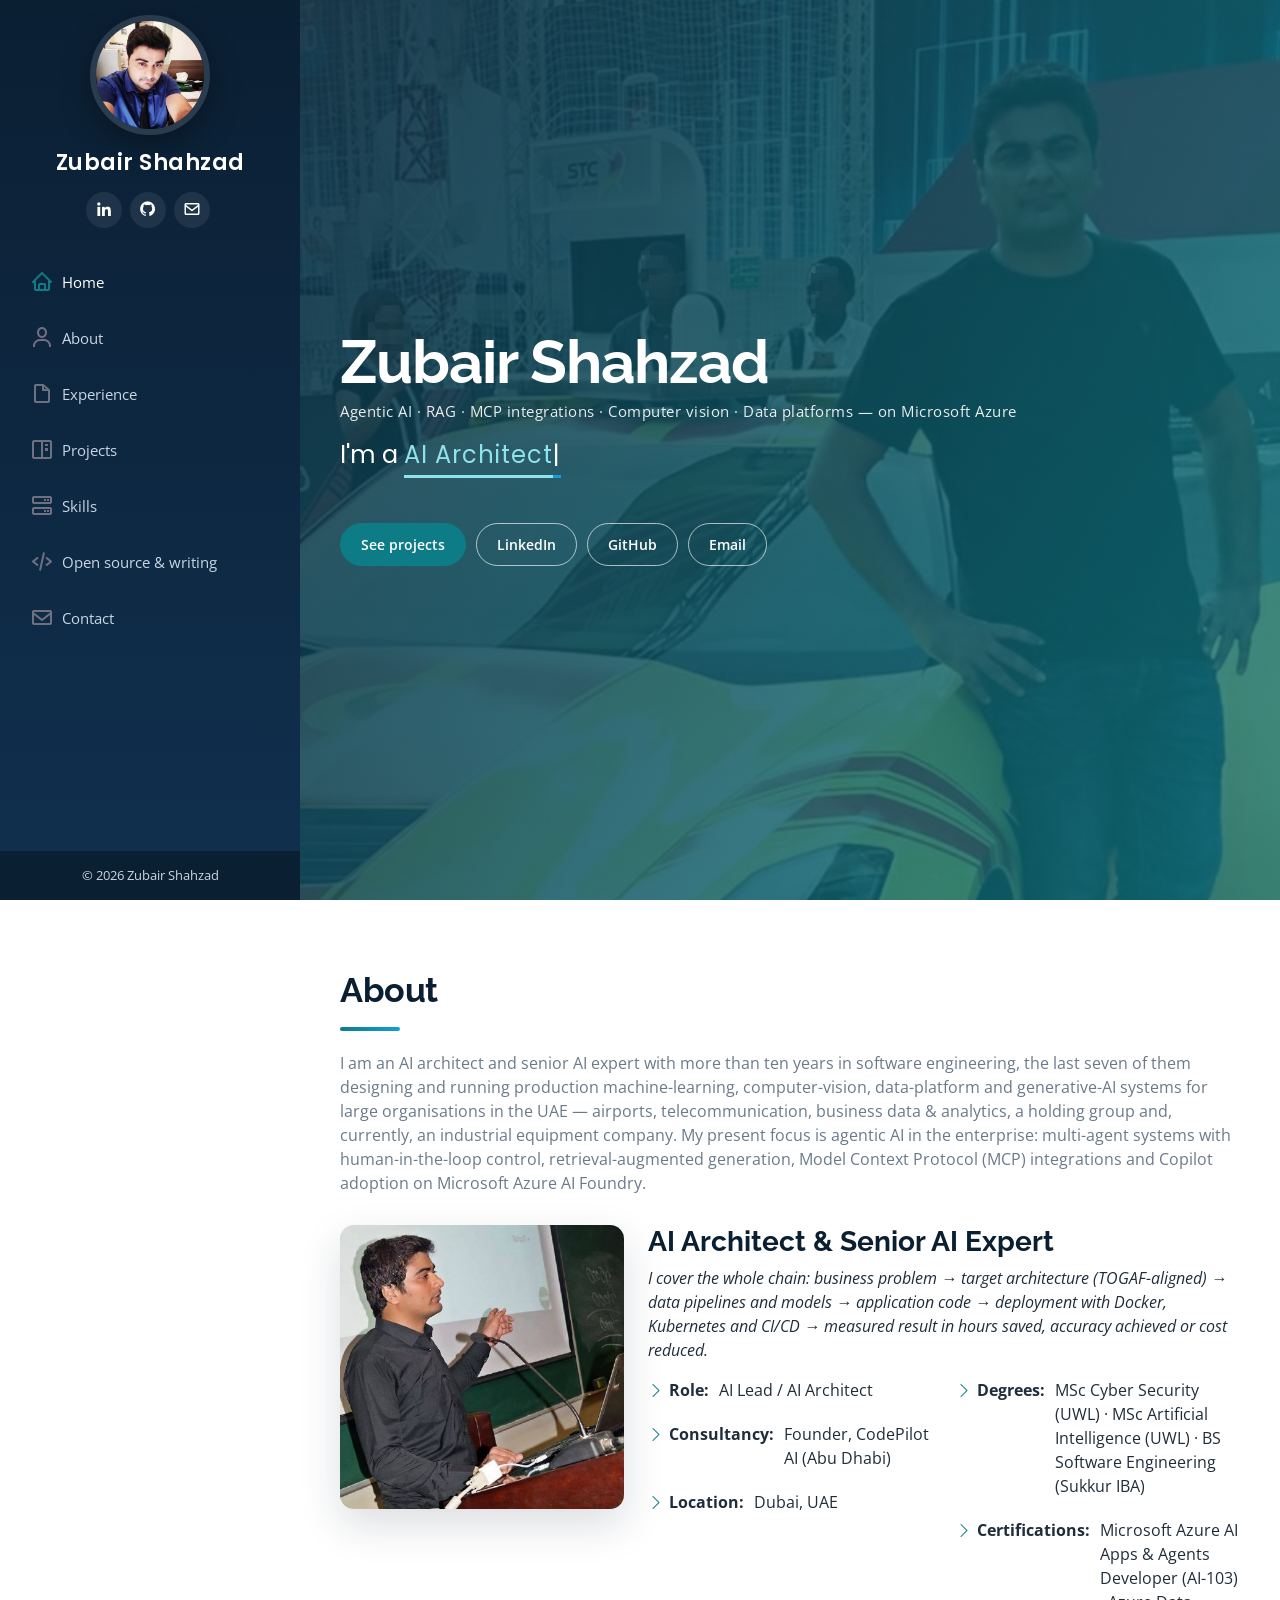
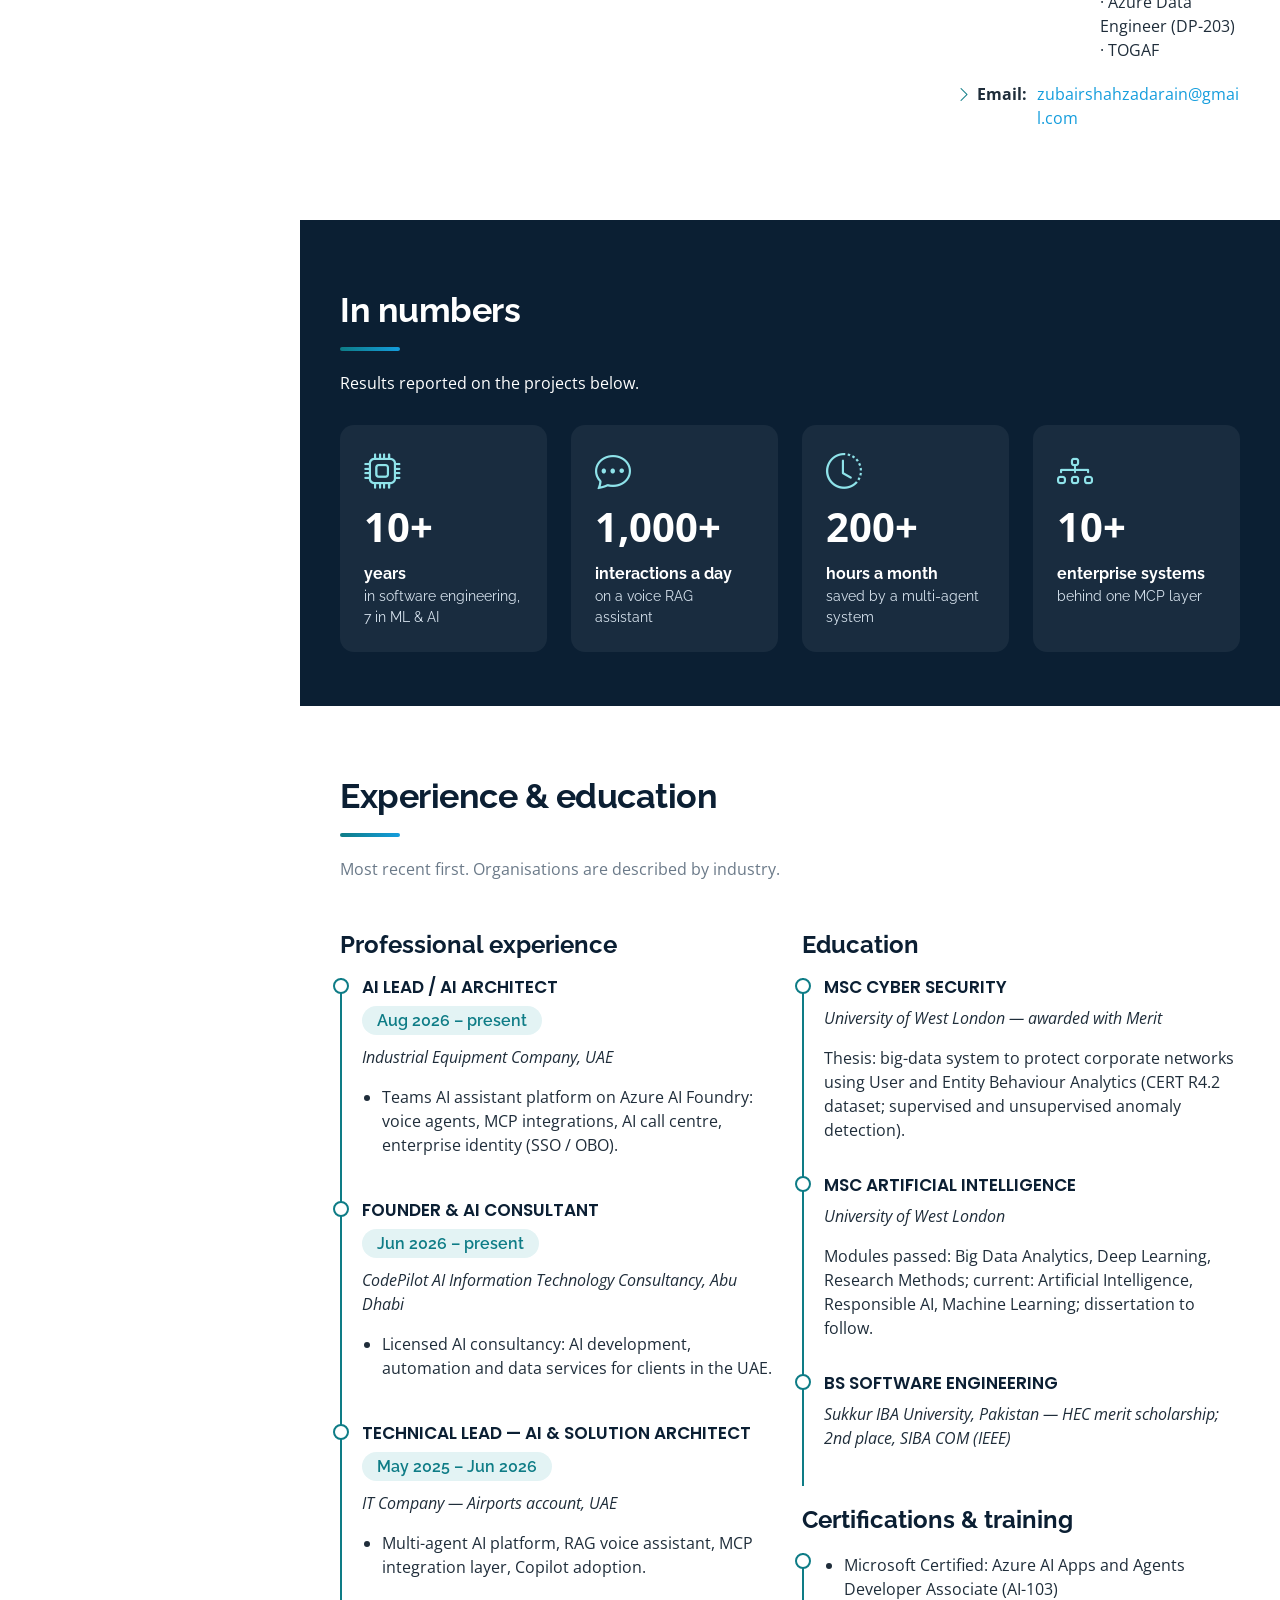
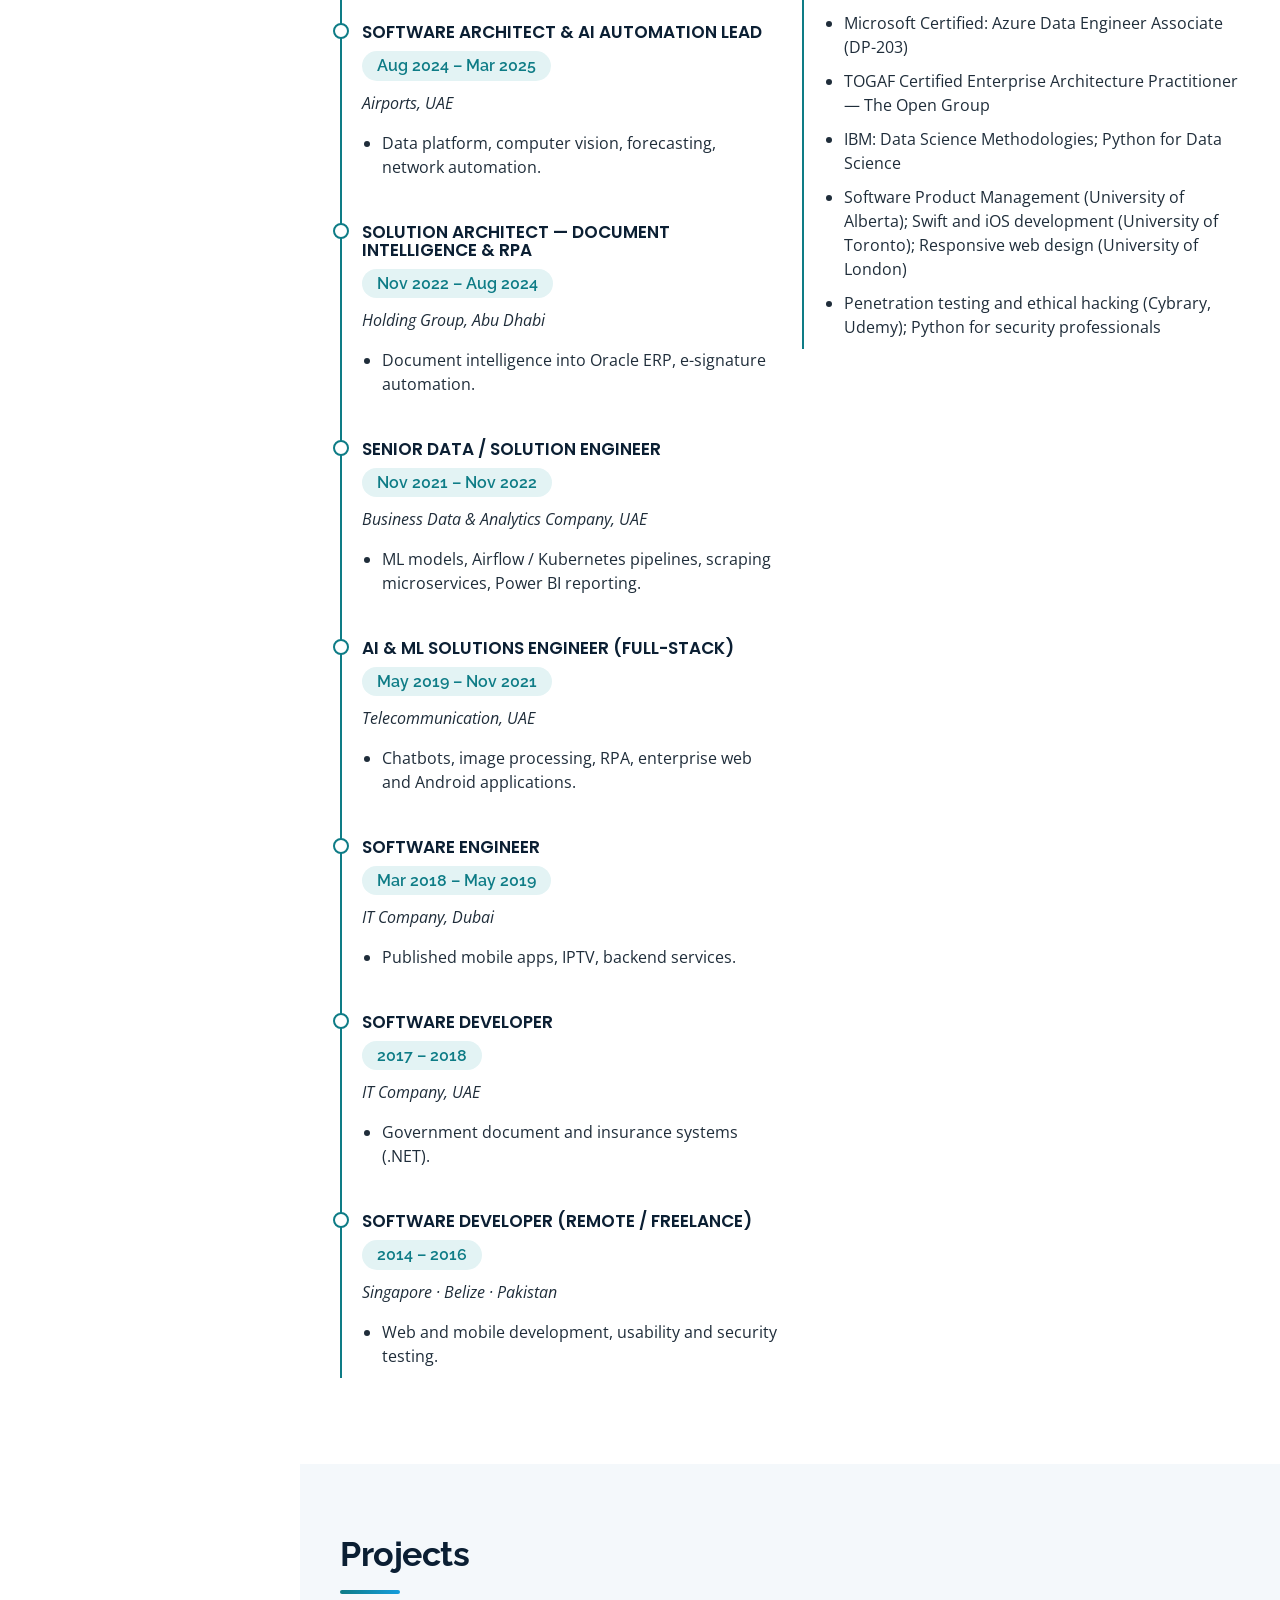
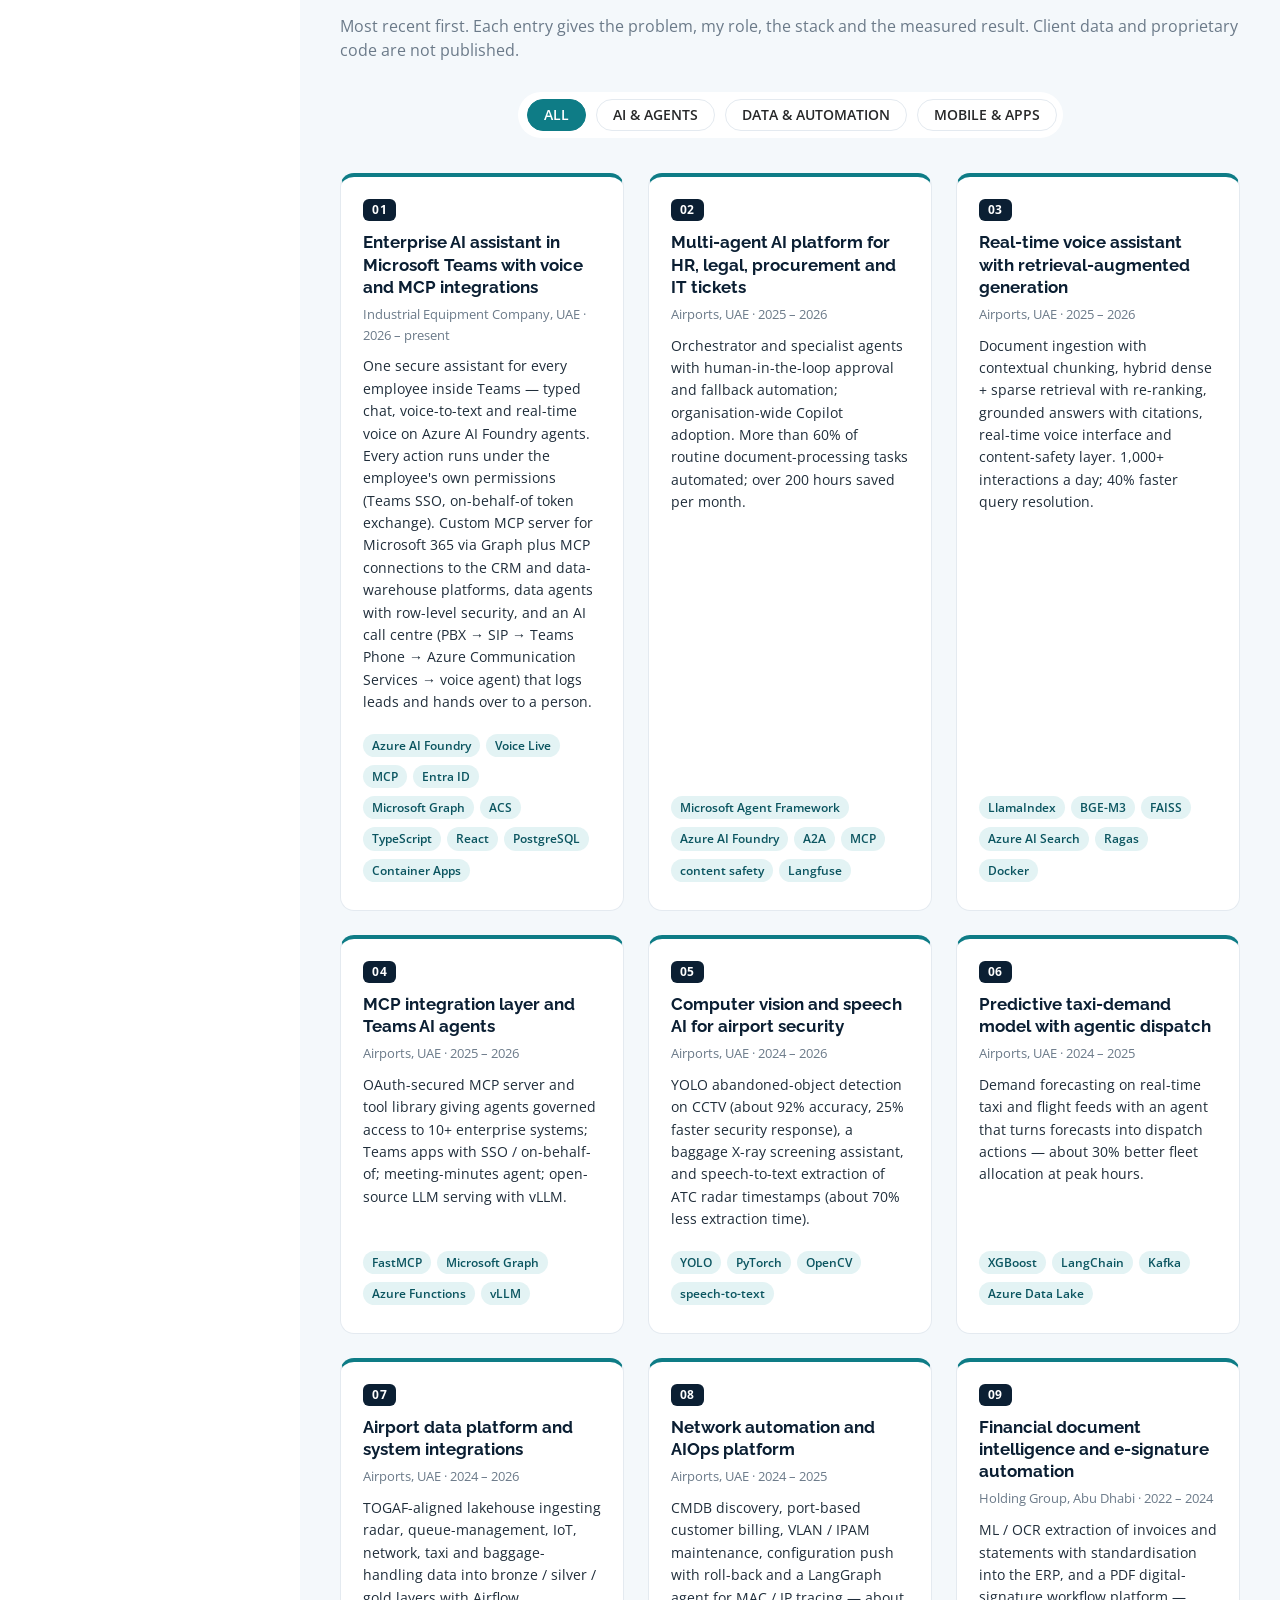
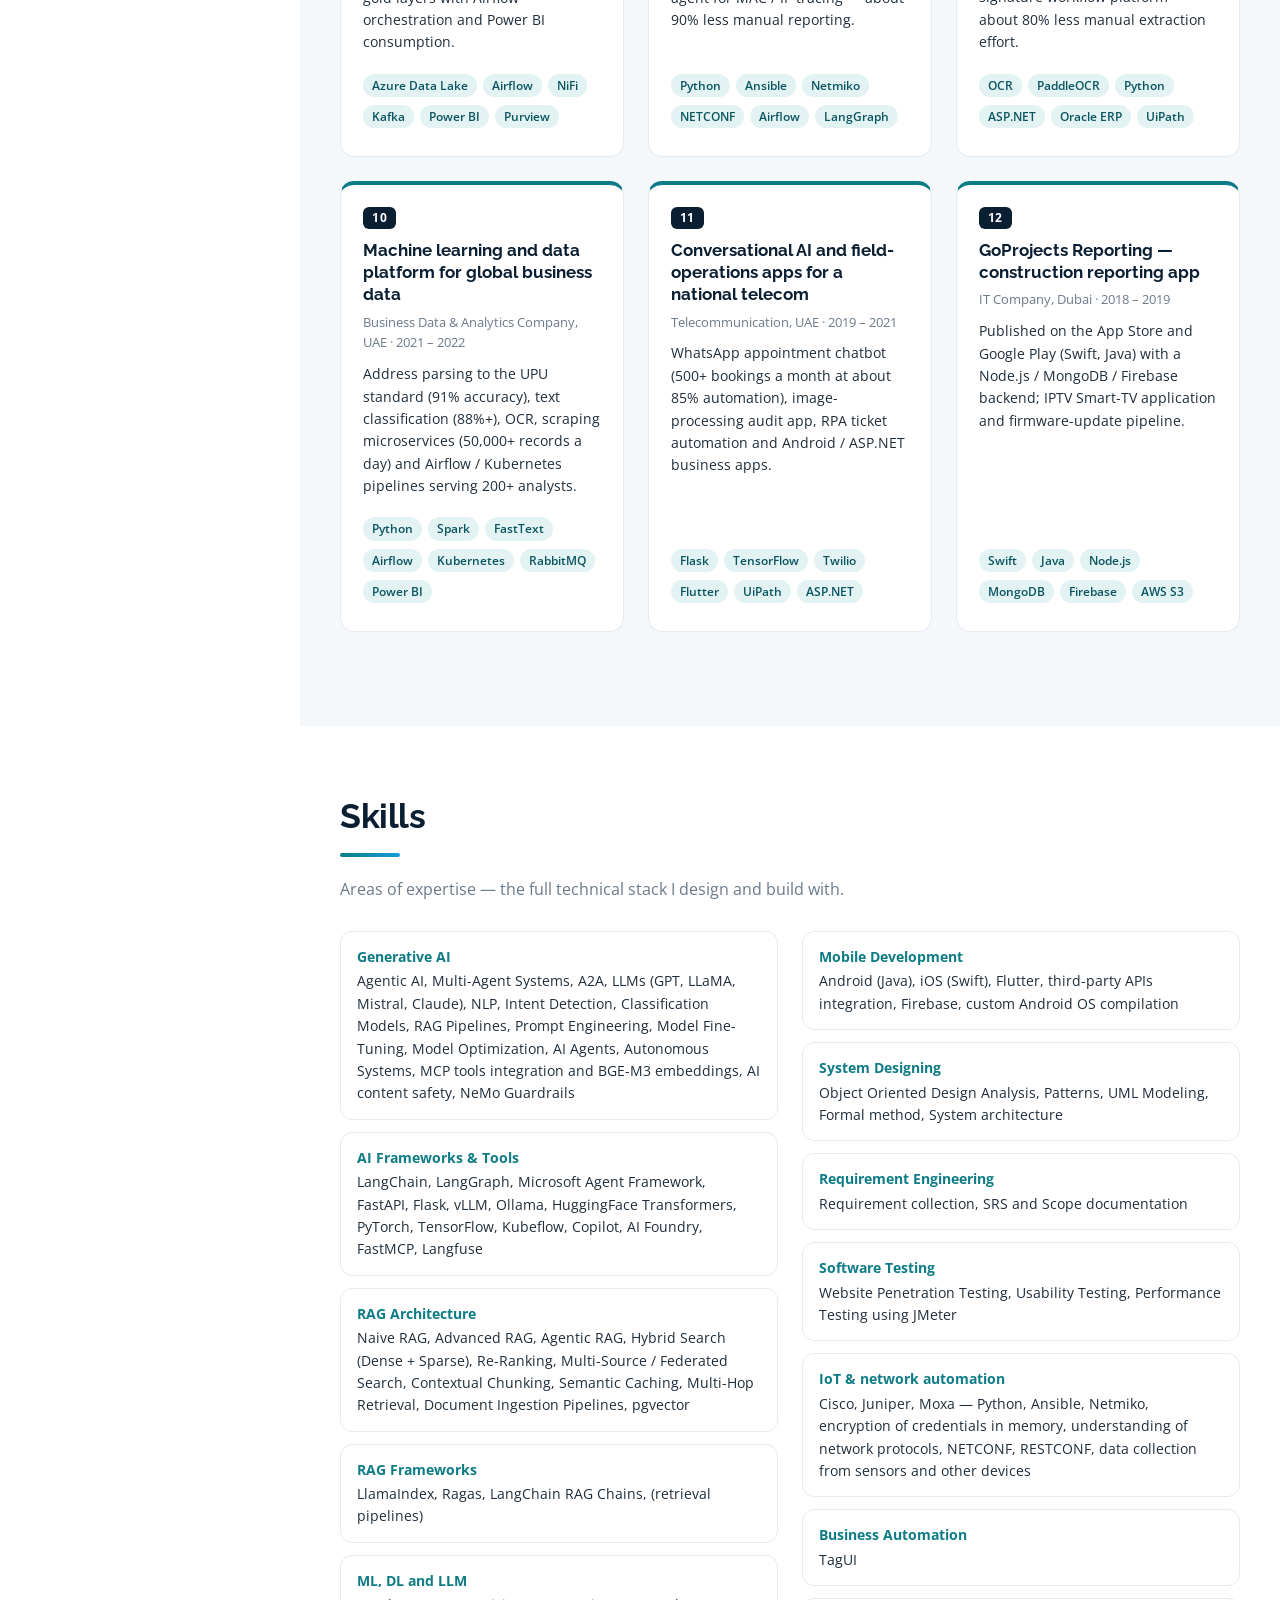
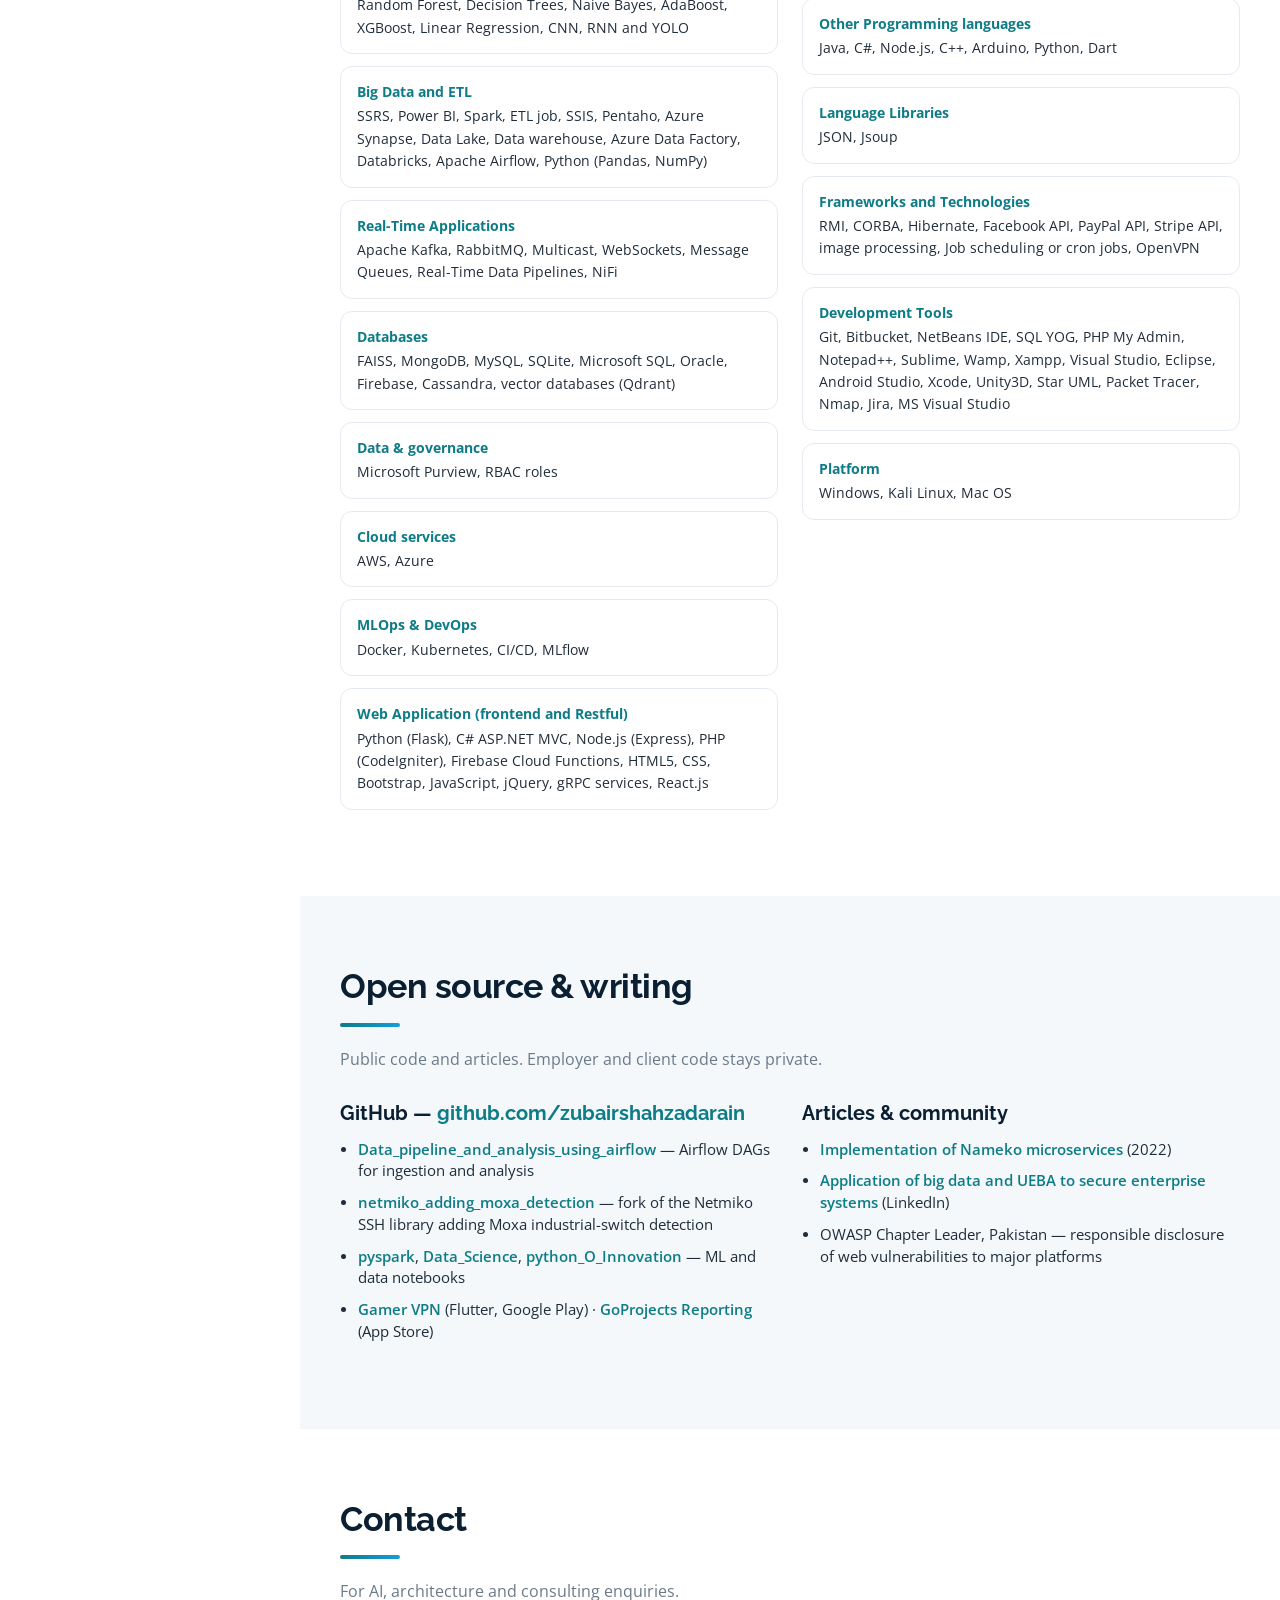
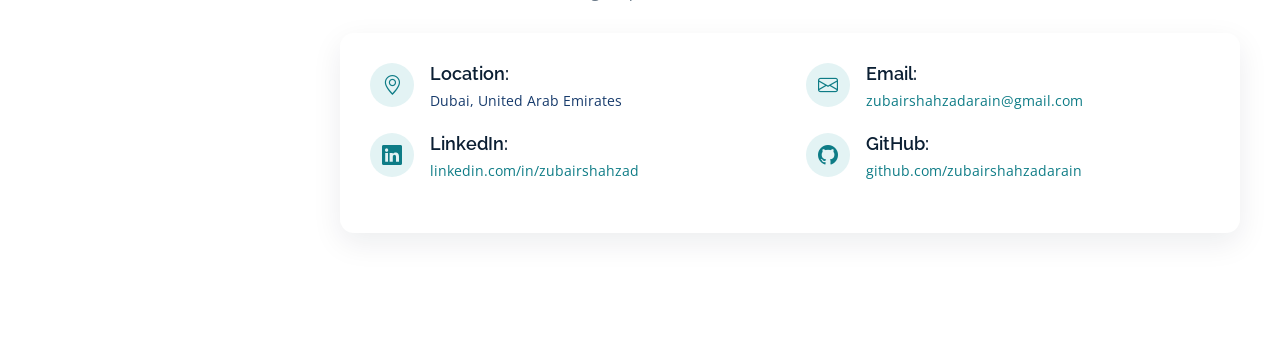
==== commit 231388be: "Fix alignment and formatting on the profile page Same design, layout fixes only: - Content beside th" ====
--- a/public/index.html
+++ b/public/index.html
@@ -14,8 +14,9 @@
   <link rel="canonical" href="https://zubairshehzad.com/">
 
   <!-- Favicons -->
-  <link href="assets/img/profile-img2.jpg" rel="icon">
-  <link href="assets/img/profile-img2.jpg" rel="apple-touch-icon">
+  <link href="favicon.ico" rel="icon" sizes="any">
+  <link href="assets/img/favicon-32.png" rel="icon" type="image/png" sizes="32x32">
+  <link href="assets/img/apple-touch-icon.png" rel="apple-touch-icon">
 
   <!-- Google Fonts -->
   <link href="https://fonts.googleapis.com/css?family=Open+Sans:300,300i,400,400i,600,600i,700,700i|Raleway:300,300i,400,400i,500,500i,600,600i,700,700i|Poppins:300,300i,400,400i,500,500i,600,600i,700,700i" rel="stylesheet">
@@ -59,11 +60,18 @@
     .section-bg { background: var(--soft); }
     .about .content h3 { color: var(--navy); font-size: 28px; }
     .about .content ul li { align-items: flex-start; }
-    .about .content ul i { color: var(--accent); }
+    .about .content ul i { color: var(--accent); line-height: inherit; }
+    .about .content ul strong { white-space: nowrap; }
+    .about .content ul span, .about .content ul a { min-width: 0; overflow-wrap: break-word; }
     .about img { border-radius: 14px; box-shadow: 0 16px 40px rgba(11,31,51,.15); }
     .facts { background: var(--navy); color: #fff; }
     .facts .section-title h2, .facts .section-title p { color: #fff; }
-    .facts .count-box { background: rgba(255,255,255,.06); border-radius: 14px; padding: 28px 24px 24px 24px; width: 100%; margin: 0 6px 12px; }
+    .facts .count-box { background: rgba(255,255,255,.06); border-radius: 14px; padding: 28px 24px 24px 24px; width: 100%; margin: 0 0 24px; }
+    .facts .count-box .purecounter::after { content: "+"; }
+    @media (min-width: 992px) and (max-width: 1499px) {
+      .facts .count-box i { float: none; margin-bottom: 18px; }
+      .facts .count-box span, .facts .count-box p { margin-left: 0; }
+    }
     .facts .count-box i { color: #8fe3ea; background: transparent; font-size: 36px; }
     .facts .count-box span { color: #fff; font-size: 40px; font-weight: 700; }
     .facts .count-box p { color: #d7e3ee; }
@@ -73,9 +81,11 @@
     .resume .resume-item::before { border: 2px solid var(--accent); }
     .resume .resume-item h4 { color: var(--navy); font-size: 17px; }
     .resume .resume-item h5 { background: #e3f3f4; color: var(--accent); border-radius: 999px; }
-    #portfolio-flters li { border-radius: 999px; background: #fff; border: 1px solid var(--line); padding: 7px 16px; margin: 0 4px 8px; }
-    #portfolio-flters li.filter-active, #portfolio-flters li:hover { background: var(--accent); border-color: var(--accent); color: #fff; }
-    .proj-card { background: #fff; border: 1px solid var(--line); border-top: 4px solid var(--accent); border-radius: 14px; padding: 22px; height: 100%; display: flex; flex-direction: column; margin-bottom: 26px; transition: transform .2s, box-shadow .2s; }
+    .portfolio #portfolio-flters { padding: 4px 6px; }
+    .portfolio #portfolio-flters li { border-radius: 999px; background: #fff; border: 1px solid var(--line); padding: 8px 16px; margin: 3px; }
+    .portfolio #portfolio-flters li.filter-active, .portfolio #portfolio-flters li:hover { background: var(--accent); border-color: var(--accent); color: #fff; }
+    .portfolio .portfolio-item { margin-bottom: 24px; }
+    .proj-card { background: #fff; border: 1px solid var(--line); border-top: 4px solid var(--accent); border-radius: 14px; padding: 22px; height: 100%; display: flex; flex-direction: column; transition: transform .2s, box-shadow .2s; }
     .proj-card:hover { transform: translateY(-4px); box-shadow: 0 18px 40px rgba(11,31,51,.12); }
     .proj-card .proj-num { display: inline-block; background: var(--navy); color: #fff; font-weight: 700; border-radius: 6px; padding: 2px 9px; font-size: 12px; margin-bottom: 10px; width: max-content; letter-spacing: .5px; }
     .proj-card h4 { font-size: 17px; font-weight: 700; color: var(--navy); line-height: 1.3; margin: 0 0 6px; }
@@ -86,17 +96,25 @@
     .skill-list { list-style: none; padding: 0; }
     .skill-list li { background: #fff; border: 1px solid var(--line); border-radius: 12px; padding: 14px 16px; margin-bottom: 12px; font-size: 14px; line-height: 1.6; }
     .skill-list strong { color: var(--accent); display: block; margin-bottom: 2px; }
-    .services h4.title { color: var(--navy); font-size: 20px; margin-bottom: 14px; }
+    .services h4.title { color: var(--navy); font-size: 20px; margin: 0 0 14px; }
     .services h4.title a { color: var(--accent); }
     .articles-list { padding-left: 18px; }
     .articles-list li { margin-bottom: 10px; font-size: 14.5px; }
     .articles-list a { color: var(--accent); font-weight: 600; }
     .contact .info { border-radius: 14px; box-shadow: 0 10px 30px rgba(11,31,51,.08); }
     .contact .info i { background: #e3f3f4; color: var(--accent); }
-    .contact .info h4 { color: var(--navy); }
+    .contact .info h4 { color: var(--navy); font-size: 18px; }
+    .contact .info p, .contact .info .email p { margin-bottom: 12px; padding-top: 0; overflow-wrap: break-word; }
+    @media (min-width: 768px) { .contact .info { display: grid; grid-template-columns: 1fr 1fr; column-gap: 32px; } }
     .contact .info a { color: var(--accent); }
     .back-to-top { background: var(--accent); }
     #footer { background: var(--navy); }
+    #footer .copyright { font-size: 13px; color: #c9d6e2; }
+    #hero .hero-container { min-width: 0; }
+    @media (min-width: 1200px) {
+      #hero { padding-left: 300px; }
+      #main .container, #hero .hero-container { max-width: 1140px; padding-left: 40px; padding-right: 40px; }
+    }
   </style>
 </head>
 
@@ -135,7 +153,7 @@
 
   <!-- ======= Hero Section ======= -->
   <section id="hero" class="d-flex flex-column justify-content-center align-items-center">
-    <div class="hero-container" data-aos="fade-in">
+    <div class="hero-container container" data-aos="fade-in">
       <h1>Zubair Shahzad</h1>
       <p class="hero-tag">Agentic AI · RAG · MCP integrations · Computer vision · Data platforms — on Microsoft Azure</p>
       <p>I'm a <span class="typed" data-typed-items="AI Architect, Senior AI Expert, Solution Architect, Generative &amp; Agentic AI Lead, Data Platform Architect"></span></p>
@@ -204,28 +222,28 @@
             <div class="count-box">
               <i class="bi bi-cpu"></i>
               <span data-purecounter-start="0" data-purecounter-end="10" data-purecounter-duration="1" class="purecounter"></span>
-              <p><strong>+ years</strong> in software engineering, 7 in ML &amp; AI</p>
+              <p><strong>years</strong> in software engineering, 7 in ML &amp; AI</p>
             </div>
           </div>
           <div class="col-lg-3 col-md-6 d-md-flex align-items-md-stretch" data-aos="fade-up" data-aos-delay="100">
             <div class="count-box">
               <i class="bi bi-chat-dots"></i>
-              <span data-purecounter-start="0" data-purecounter-end="1000" data-purecounter-duration="1" class="purecounter"></span>
-              <p><strong>+ interactions a day</strong> on a voice RAG assistant</p>
+              <span data-purecounter-start="0" data-purecounter-end="1000" data-purecounter-duration="1" data-purecounter-separator="true" class="purecounter"></span>
+              <p><strong>interactions a day</strong> on a voice RAG assistant</p>
             </div>
           </div>
           <div class="col-lg-3 col-md-6 d-md-flex align-items-md-stretch" data-aos="fade-up" data-aos-delay="200">
             <div class="count-box">
               <i class="bi bi-clock-history"></i>
               <span data-purecounter-start="0" data-purecounter-end="200" data-purecounter-duration="1" class="purecounter"></span>
-              <p><strong>+ hours a month</strong> saved by a multi-agent system</p>
+              <p><strong>hours a month</strong> saved by a multi-agent system</p>
             </div>
           </div>
           <div class="col-lg-3 col-md-6 d-md-flex align-items-md-stretch" data-aos="fade-up" data-aos-delay="300">
             <div class="count-box">
               <i class="bi bi-diagram-3"></i>
               <span data-purecounter-start="0" data-purecounter-end="10" data-purecounter-duration="1" class="purecounter"></span>
-              <p><strong>+ enterprise systems</strong> behind one MCP layer</p>
+              <p><strong>enterprise systems</strong> behind one MCP layer</p>
             </div>
           </div>
         </div>
@@ -487,8 +505,8 @@
           <div class="col-lg-6" data-aos="fade-up">
             <ul class="skill-list">
               <li><strong>Generative AI</strong>Agentic AI, Multi-Agent Systems, A2A, LLMs (GPT, LLaMA, Mistral, Claude), NLP, Intent Detection, Classification Models, RAG Pipelines, Prompt Engineering, Model Fine-Tuning, Model Optimization, AI Agents, Autonomous Systems, MCP tools integration and BGE-M3 embeddings, AI content safety, NeMo Guardrails</li>
-              <li><strong>AI Frameworks &amp; Tools</strong>LangChain, LangGraph, Microsoft Agent Framework, FastAPI, Flask, vLLM, Ollama, HuggingFace Transformers, PyTorch, TensorFlow, Kubeflow, Copilot, AI Foundry, FastMCP , Langfuse</li>
-              <li><strong>RAG Architecture</strong>Naive RAG, Advanced RAG, Agentic RAG, Hybrid Search (Dense + Sparse), Re-Ranking, Multi-Source / Federated Search, Contextual Chunking, Semantic Caching, Multi-Hop Retrieval, Document Ingestion Pipelines,pgvector</li>
+              <li><strong>AI Frameworks &amp; Tools</strong>LangChain, LangGraph, Microsoft Agent Framework, FastAPI, Flask, vLLM, Ollama, HuggingFace Transformers, PyTorch, TensorFlow, Kubeflow, Copilot, AI Foundry, FastMCP, Langfuse</li>
+              <li><strong>RAG Architecture</strong>Naive RAG, Advanced RAG, Agentic RAG, Hybrid Search (Dense + Sparse), Re-Ranking, Multi-Source / Federated Search, Contextual Chunking, Semantic Caching, Multi-Hop Retrieval, Document Ingestion Pipelines, pgvector</li>
               <li><strong>RAG Frameworks</strong>LlamaIndex, Ragas, LangChain RAG Chains, (retrieval pipelines)</li>
               <li><strong>ML, DL and LLM</strong>Random Forest, Decision Trees, Naive Bayes, AdaBoost, XGBoost, Linear Regression, CNN, RNN and YOLO</li>
               <li><strong>Big Data and ETL</strong>SSRS, Power BI, Spark, ETL job, SSIS, Pentaho, Azure Synapse, Data Lake, Data warehouse, Azure Data Factory, Databricks, Apache Airflow, Python (Pandas, NumPy)</li>
@@ -497,16 +515,16 @@
               <li><strong>Data &amp; governance</strong>Microsoft Purview, RBAC roles</li>
               <li><strong>Cloud services</strong>AWS, Azure</li>
               <li><strong>MLOps &amp; DevOps</strong>Docker, Kubernetes, CI/CD, MLflow</li>
-              <li><strong>Web Application (frontend and Restful)</strong>Python (Flask), C# ASP.NET MVC , Node.js (Express), PHP (CodeIgniter), Firebase Cloud Functions, HTML5, CSS, Bootstrap, JavaScript, jQuery , GRPC services, React.js</li>
+              <li><strong>Web Application (frontend and Restful)</strong>Python (Flask), C# ASP.NET MVC, Node.js (Express), PHP (CodeIgniter), Firebase Cloud Functions, HTML5, CSS, Bootstrap, JavaScript, jQuery, gRPC services, React.js</li>
             </ul>
           </div>
           <div class="col-lg-6" data-aos="fade-up" data-aos-delay="100">
             <ul class="skill-list">
-              <li><strong>Mobile Development</strong>Android (Java), iOS (Swift), Flutter, third-party APIs integration, Firebase , custom Android OS compilation</li>
+              <li><strong>Mobile Development</strong>Android (Java), iOS (Swift), Flutter, third-party APIs integration, Firebase, custom Android OS compilation</li>
               <li><strong>System Designing</strong>Object Oriented Design Analysis, Patterns, UML Modeling, Formal method, System architecture</li>
               <li><strong>Requirement Engineering</strong>Requirement collection, SRS and Scope documentation</li>
               <li><strong>Software Testing</strong>Website Penetration Testing, Usability Testing, Performance Testing using JMeter</li>
-              <li><strong>IoT &amp; network automation</strong>Cisco, Juniper, Moxa — Python, Ansible, Netmiko, encryption of credential in memory. understanding of network protocols. NETCONF, RESTCONF, data collection from sensor and other devices</li>
+              <li><strong>IoT &amp; network automation</strong>Cisco, Juniper, Moxa — Python, Ansible, Netmiko, encryption of credentials in memory, understanding of network protocols, NETCONF, RESTCONF, data collection from sensors and other devices</li>
               <li><strong>Business Automation</strong>TagUI</li>
               <li><strong>Other Programming languages</strong>Java, C#, Node.js, C++, Arduino, Python, Dart</li>
               <li><strong>Language Libraries</strong>JSON, Jsoup</li>
@@ -562,7 +580,7 @@
         </div>
 
         <div class="row" data-aos="fade-in">
-          <div class="col-lg-6 d-flex align-items-stretch">
+          <div class="col-12 d-flex align-items-stretch">
             <div class="info">
               <div class="address">
                 <i class="bi bi-geo-alt"></i>
@@ -596,7 +614,7 @@
   <!-- ======= Footer ======= -->
   <footer id="footer">
     <div class="container">
-      <div class="credits"></div>
+      <div class="copyright">&copy; 2026 Zubair Shahzad</div>
     </div>
   </footer><!-- End  Footer -->
 
@@ -607,7 +625,6 @@
   <script src="assets/vendor/aos/aos.js"></script>
   <script src="assets/vendor/bootstrap/js/bootstrap.bundle.min.js"></script>
   <script src="assets/vendor/glightbox/js/glightbox.min.js"></script>
-  <script src="assets/vendor/isotope-layout/isotope.pkgd.min.js"></script>
   <script src="assets/vendor/swiper/swiper-bundle.min.js"></script>
   <script src="assets/vendor/typed.js/typed.min.js"></script>
   <script src="assets/vendor/waypoints/noframework.waypoints.js"></script>
